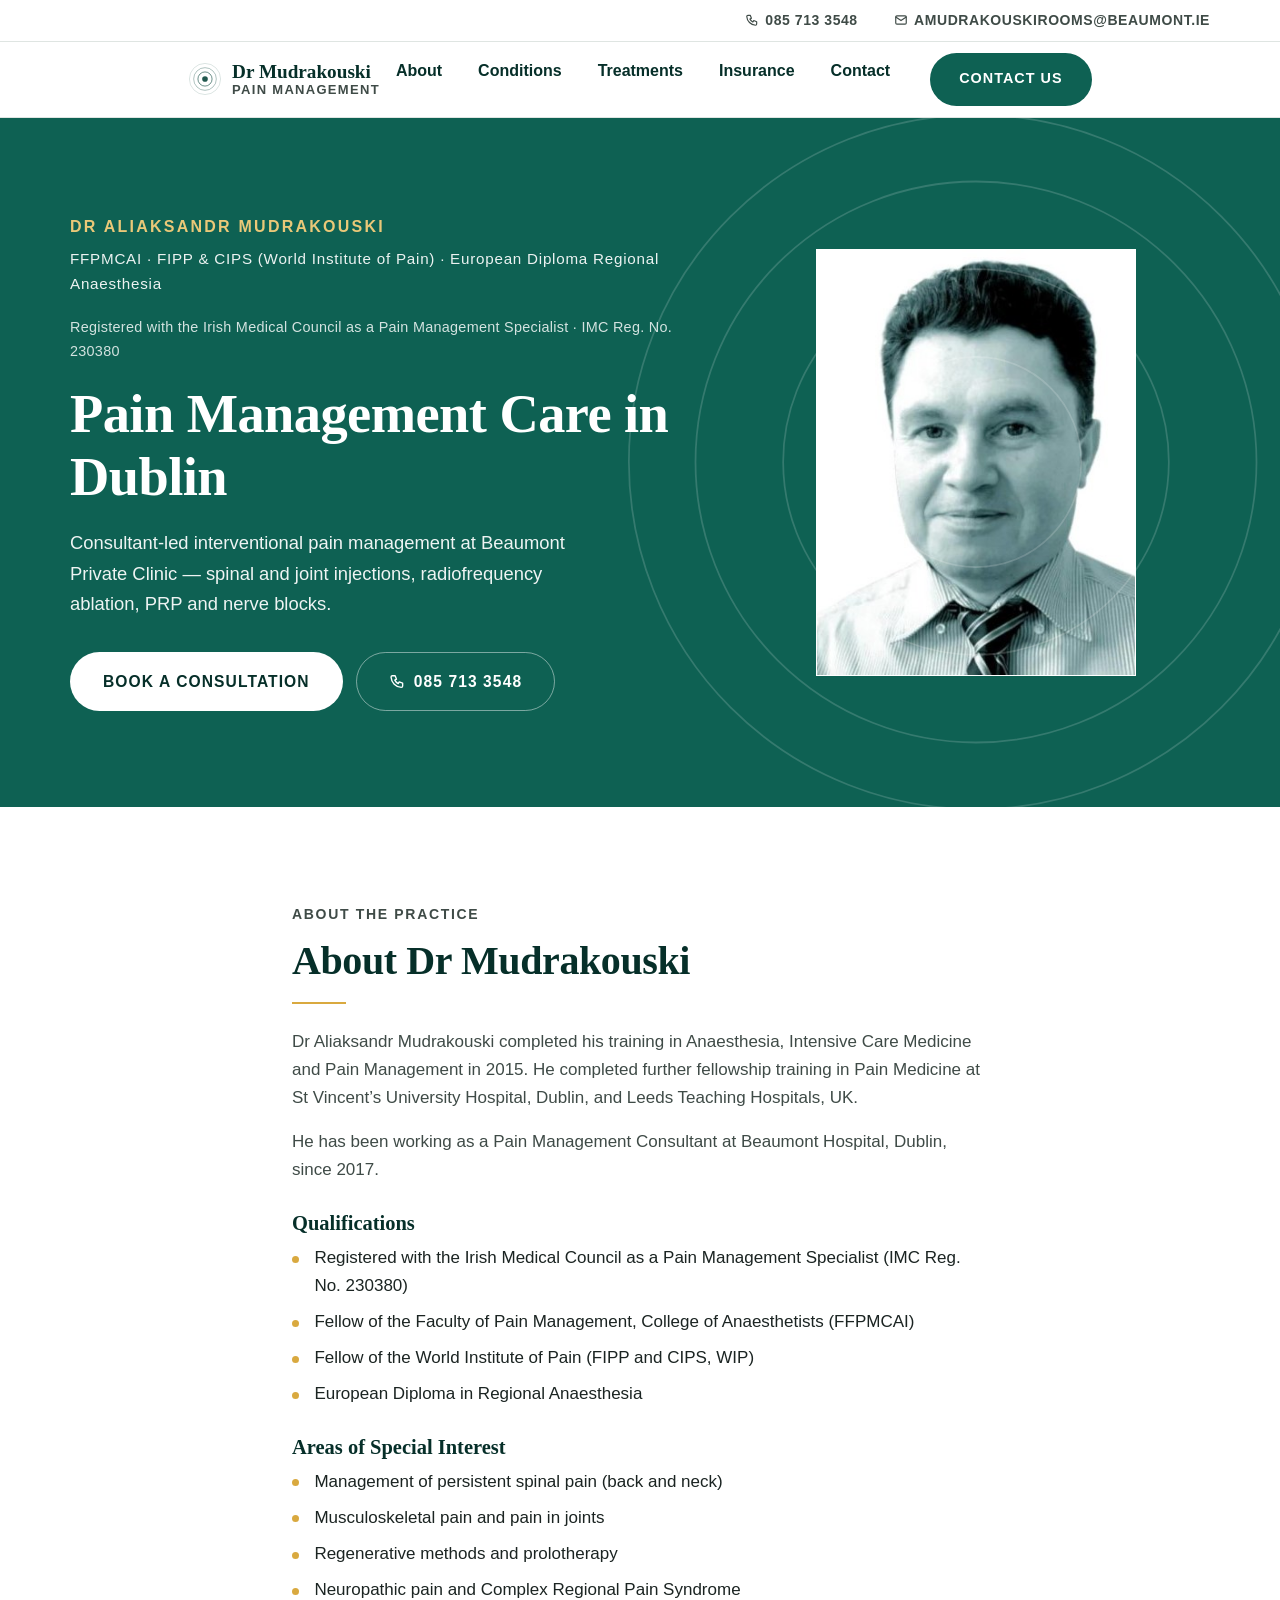
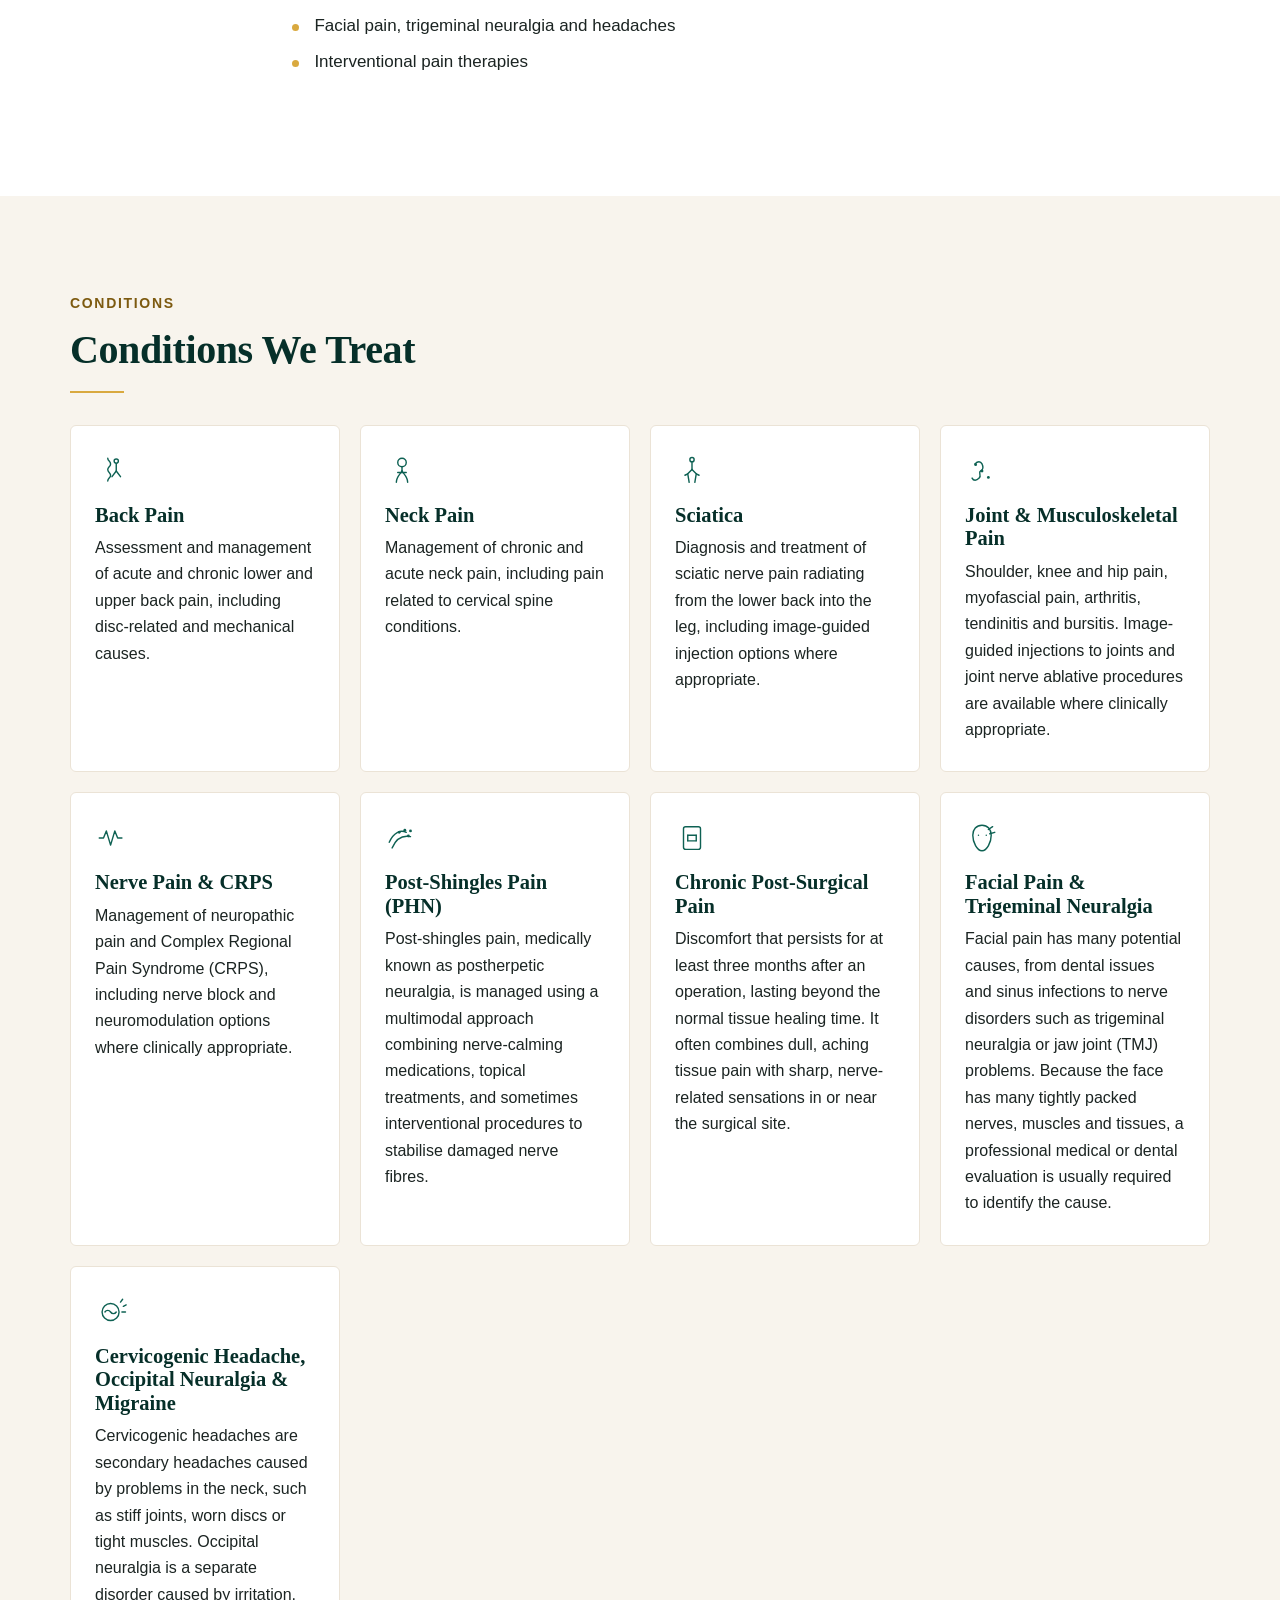
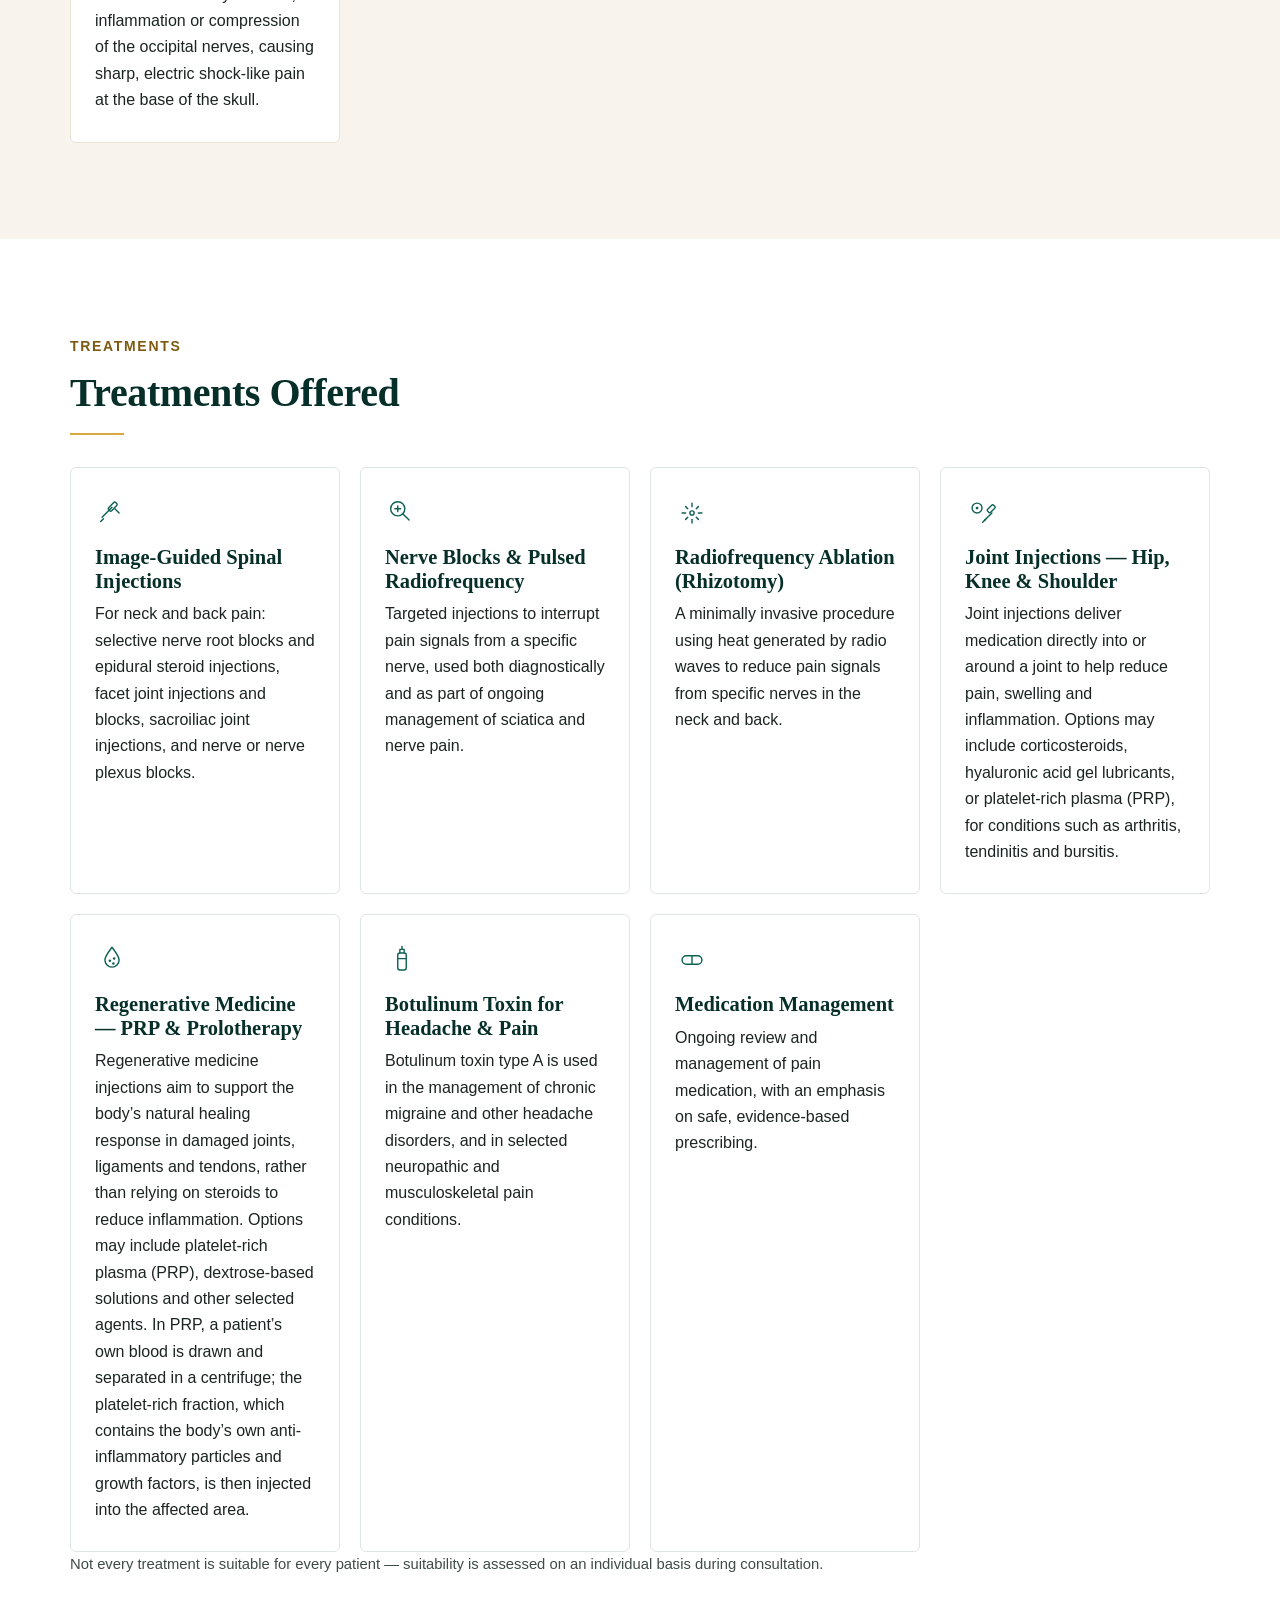
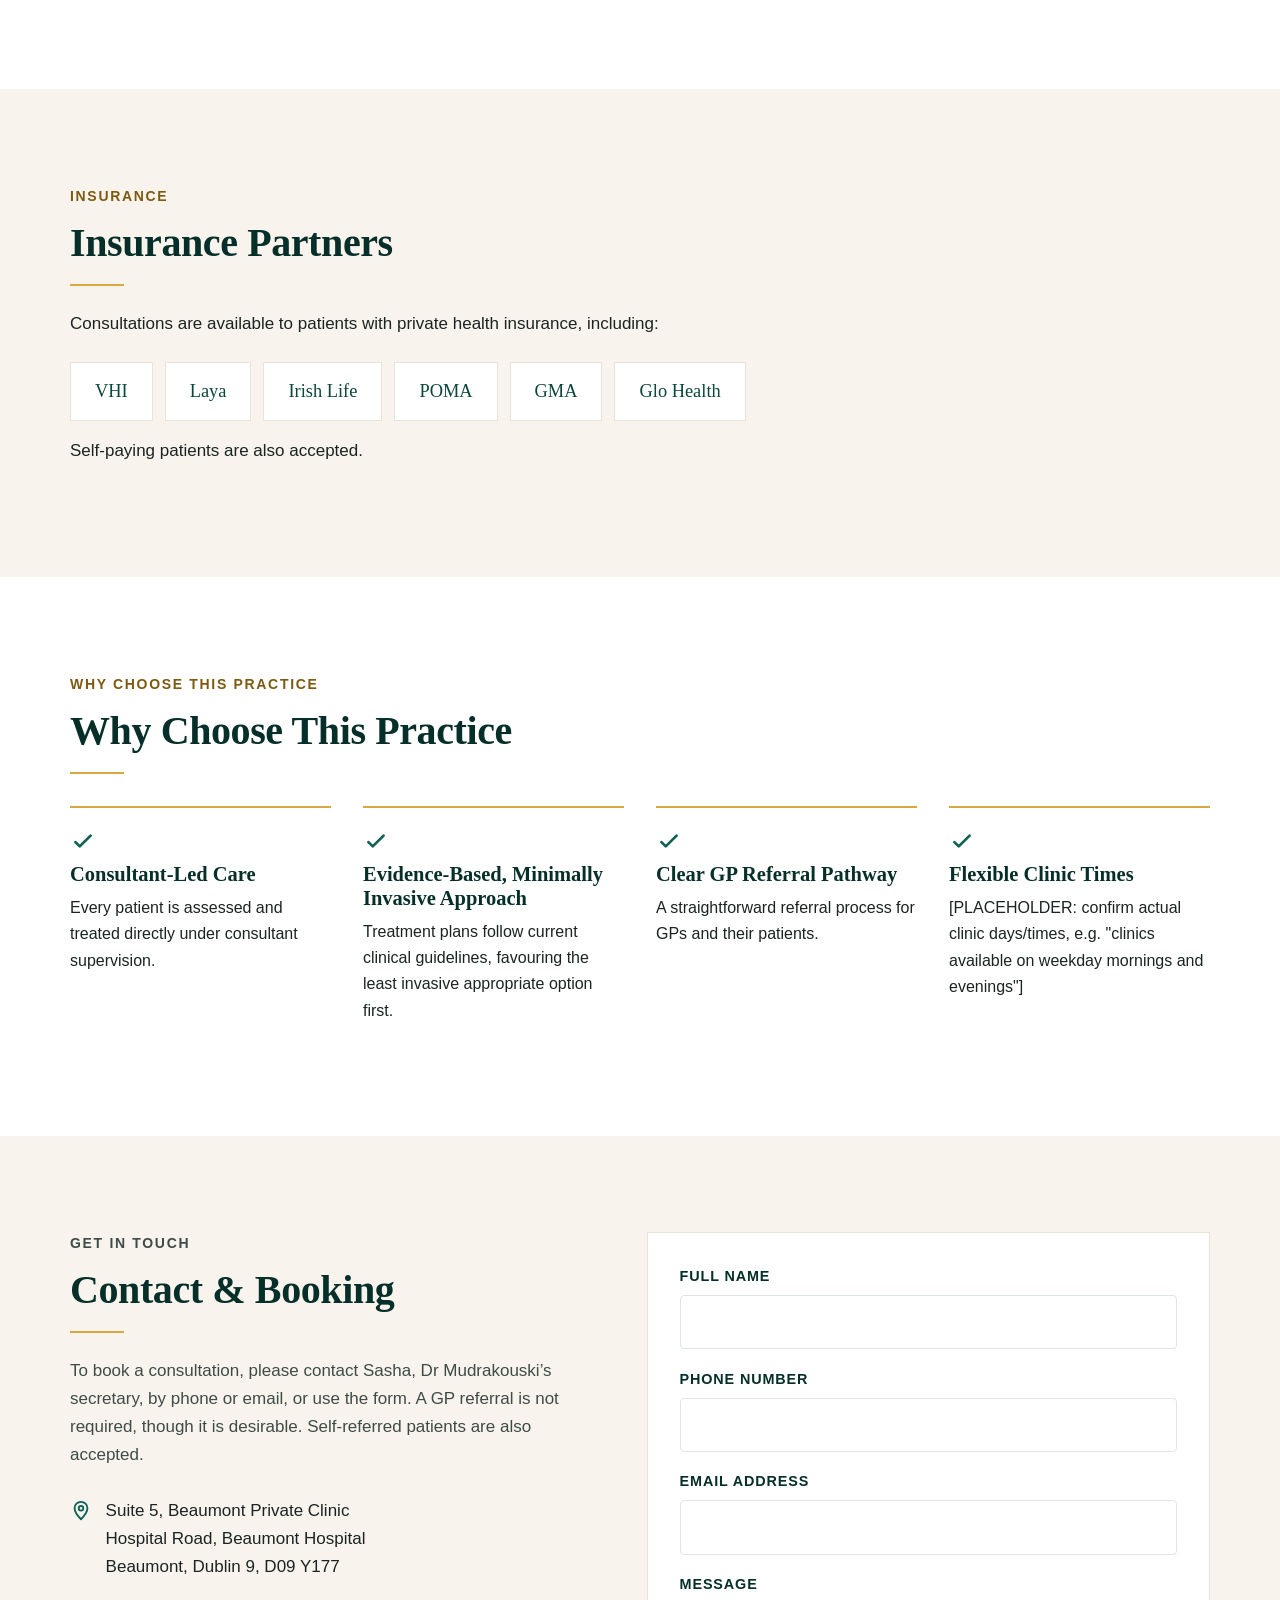
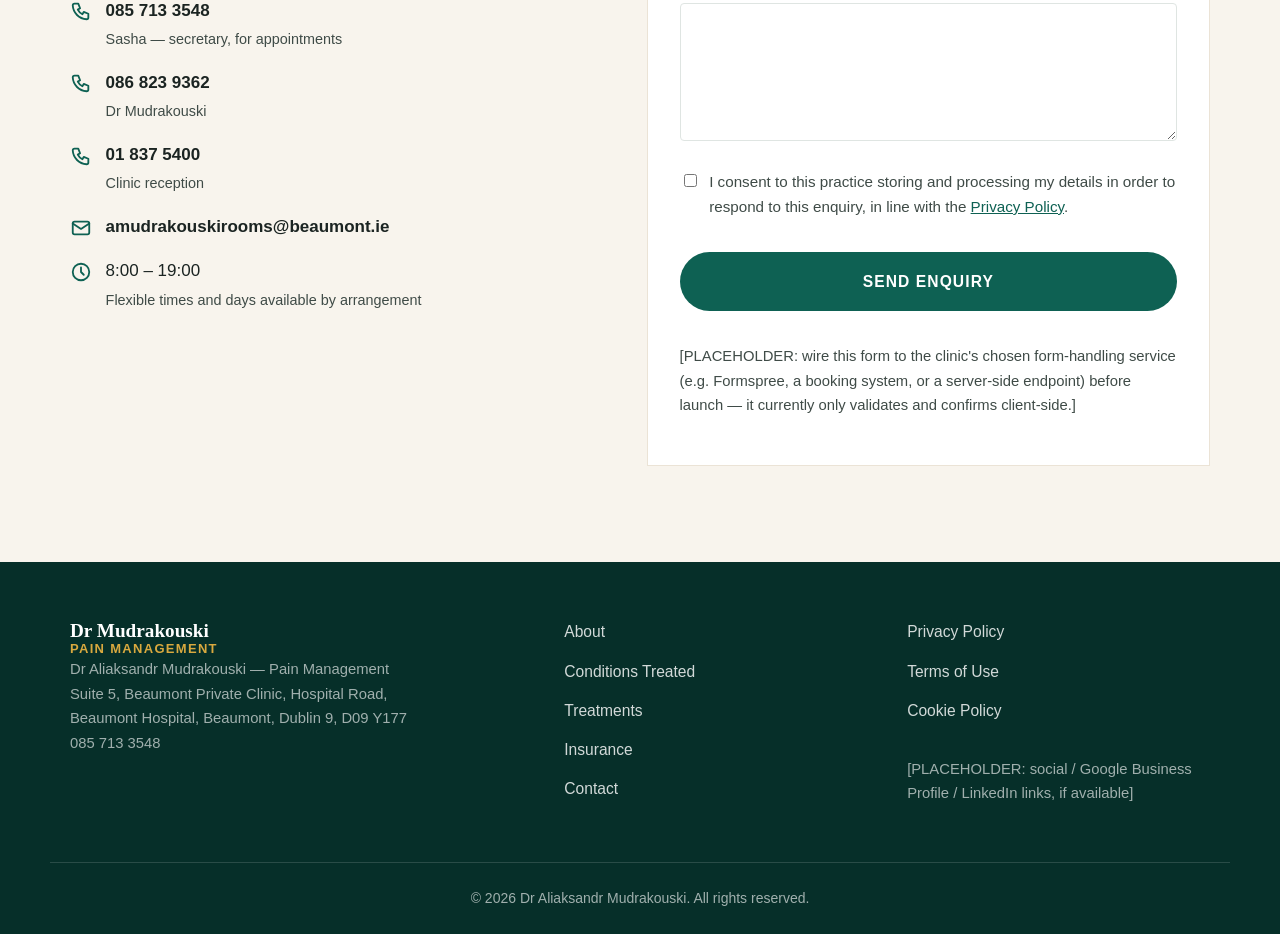
==== dr-alex-landing-page/phase-3-design-build/index.html @ 4970b8c2 "Apply Dr Mudrakouski's confirmed practice details Adds his Irish Medical Council registration as a P" ====
<!DOCTYPE html>
<html lang="en-IE">
<head>
  <meta charset="UTF-8">
  <meta name="viewport" content="width=device-width, initial-scale=1.0">
  <title>Pain Management Clinic Dublin | Dr Mudrakouski</title>
  <meta name="description" content="Consultant-led pain management in Dublin with Dr Mudrakouski — spinal injections, radiofrequency ablation, PRP and joint injections. Book a consultation.">
  <link rel="canonical" href="https://www.[PLACEHOLDER-DOMAIN].ie/">

  <!-- Open Graph -->
  <meta property="og:type" content="website">
  <meta property="og:title" content="Pain Management Clinic Dublin | Dr Mudrakouski">
  <meta property="og:description" content="Consultant-led pain management at Beaumont Private Clinic, Dublin. Spinal injections, radiofrequency ablation, PRP and joint injections.">
  <meta property="og:url" content="https://www.[PLACEHOLDER-DOMAIN].ie/">
  <meta property="og:image" content="https://www.[PLACEHOLDER-DOMAIN].ie/assets/images/og-image-placeholder.svg">
  <meta property="og:locale" content="en_IE">
  <meta property="og:site_name" content="Dr Aliaksandr Mudrakouski — Pain Management">

  <!-- Twitter Card -->
  <meta name="twitter:card" content="summary_large_image">
  <meta name="twitter:title" content="Pain Management Clinic Dublin | Dr Mudrakouski">
  <meta name="twitter:description" content="Consultant-led pain management at Beaumont Private Clinic, Dublin. Book a consultation.">
  <meta name="twitter:image" content="https://www.[PLACEHOLDER-DOMAIN].ie/assets/images/og-image-placeholder.svg">

  <meta name="robots" content="index, follow">
  <link rel="icon" type="image/svg+xml" href="assets/images/favicon.svg">
  <link rel="stylesheet" href="css/styles.css">

  <!-- JSON-LD: MedicalClinic + Physician. Reference copy: phase-4-seo-setup/schema.json -->
  <script type="application/ld+json">
  {
    "@context": "https://schema.org",
    "@graph": [
      {
        "@type": "MedicalClinic",
        "@id": "https://www.[PLACEHOLDER-DOMAIN].ie/#clinic",
        "name": "Dr Aliaksandr Mudrakouski \u2014 Pain Management",
        "image": "https://www.[PLACEHOLDER-DOMAIN].ie/assets/images/og-image-placeholder.svg",
        "url": "https://www.[PLACEHOLDER-DOMAIN].ie/",
        "telephone": "+353857133548",
        "email": "amudrakouskirooms@beaumont.ie",
        "medicalSpecialty": "PainMedicine",
        "address": {
          "@type": "PostalAddress",
          "streetAddress": "Suite 5, Beaumont Private Clinic, Hospital Road, Beaumont Hospital",
          "addressLocality": "Beaumont, Dublin 9",
          "addressRegion": "Co. Dublin",
          "postalCode": "D09 Y177",
          "addressCountry": "IE"
        },
        "openingHoursSpecification": [
          {
            "@type": "OpeningHoursSpecification",
            "dayOfWeek": ["Monday", "Tuesday", "Wednesday", "Thursday", "Friday"],
            "opens": "08:00",
            "closes": "19:00"
          }
        ],
        "sameAs": [
          "[PLACEHOLDER: Google Business Profile URL]",
          "[PLACEHOLDER: LinkedIn URL, if available]"
        ],
        "employee": { "@id": "https://www.[PLACEHOLDER-DOMAIN].ie/#physician" }
      },
      {
        "@type": "Physician",
        "@id": "https://www.[PLACEHOLDER-DOMAIN].ie/#physician",
        "name": "Dr Aliaksandr Mudrakouski",
        "medicalSpecialty": "PainMedicine",
        "identifier": {
          "@type": "PropertyValue",
          "name": "Irish Medical Council registration number",
          "value": "230380"
        },
        "worksFor": { "@id": "https://www.[PLACEHOLDER-DOMAIN].ie/#clinic" },
        "url": "https://www.[PLACEHOLDER-DOMAIN].ie/",
        "hospitalAffiliation": {
          "@type": "Hospital",
          "name": "Beaumont Hospital",
          "address": {
            "@type": "PostalAddress",
            "addressLocality": "Beaumont, Dublin 9",
            "addressCountry": "IE"
          }
        },
        "memberOf": [
          { "@type": "Organization", "name": "Faculty of Pain Management, College of Anaesthetists" },
          { "@type": "Organization", "name": "World Institute of Pain" }
        ],
        "sameAs": [
          "[PLACEHOLDER: LinkedIn URL, if available]",
          "[PLACEHOLDER: Irish Medical Council register listing URL, if available]"
        ]
      }
    ]
  }
  </script>
</head>
<body>
  <!-- Icon sprite, inlined so <use href="#icon-id"> works when this file is opened directly
       (file://) as well as when deployed. Source/reference copy: assets/icons/icons-sprite.svg -->
  <svg xmlns="http://www.w3.org/2000/svg" style="display:none" aria-hidden="true">
    <symbol id="icon-back-pain" viewBox="0 0 48 48" fill="none" stroke="currentColor" stroke-width="2" stroke-linecap="round" stroke-linejoin="round">
      <path d="M18 6c0 4 4 4 4 8s-4 4-4 8 4 4 4 8-4 4-4 8"/>
      <circle cx="30" cy="10" r="3"/>
      <path d="M30 14v10l6 8"/>
      <path d="M30 24l-6 8"/>
    </symbol>
    <symbol id="icon-sciatica" viewBox="0 0 48 48" fill="none" stroke="currentColor" stroke-width="2" stroke-linecap="round" stroke-linejoin="round">
      <circle cx="24" cy="8" r="3"/>
      <path d="M24 12v10"/>
      <path d="M24 22l-6 6 2 12"/>
      <path d="M24 22l6 6-2 12"/>
      <path d="M18 28l-4 2"/>
      <path d="M30 28l4 2"/>
    </symbol>
    <symbol id="icon-neck-pain" viewBox="0 0 48 48" fill="none" stroke="currentColor" stroke-width="2" stroke-linecap="round" stroke-linejoin="round">
      <circle cx="24" cy="12" r="6"/>
      <path d="M24 18v6"/>
      <path d="M16 40c0-8 6-12 8-16"/>
      <path d="M32 40c0-8-6-12-8-16"/>
      <path d="M18 26h12"/>
    </symbol>
    <symbol id="icon-migraine" viewBox="0 0 48 48" fill="none" stroke="currentColor" stroke-width="2" stroke-linecap="round" stroke-linejoin="round">
      <circle cx="22" cy="24" r="12"/>
      <path d="M14 24c2-3 6-3 8 0s6 3 8 0"/>
      <path d="M36 10l3-4"/>
      <path d="M40 16l4-2"/>
      <path d="M38 24h5"/>
    </symbol>
    <symbol id="icon-nerve-pain" viewBox="0 0 48 48" fill="none" stroke="currentColor" stroke-width="2" stroke-linecap="round" stroke-linejoin="round">
      <path d="M6 24h6l4-10 6 20 6-20 4 10h6"/>
    </symbol>
    <symbol id="icon-post-surgical" viewBox="0 0 48 48" fill="none" stroke="currentColor" stroke-width="2" stroke-linecap="round" stroke-linejoin="round">
      <rect x="12" y="8" width="24" height="32" rx="3"/>
      <path d="M18 20h12"/>
      <path d="M18 20v8"/>
      <path d="M30 20v8"/>
      <path d="M18 28h12"/>
    </symbol>
    <symbol id="icon-joint-pain" viewBox="0 0 48 48" fill="none" stroke="currentColor" stroke-width="2" stroke-linecap="round" stroke-linejoin="round">
      <path d="M14 14c4-4 8-4 10 0s2 8-2 10 2 6-2 10-8 4-10 0"/>
      <circle cx="15" cy="15" r="2" fill="currentColor" stroke="none"/>
      <circle cx="24" cy="24" r="2" fill="currentColor" stroke="none"/>
      <circle cx="33" cy="33" r="2" fill="currentColor" stroke="none"/>
    </symbol>
    <symbol id="icon-epidural" viewBox="0 0 48 48" fill="none" stroke="currentColor" stroke-width="2" stroke-linecap="round" stroke-linejoin="round">
      <path d="M10 30l14-14"/>
      <rect x="22" y="8" width="6" height="14" rx="2" transform="rotate(45 25 15)"/>
      <path d="M8 36l4-4"/>
      <path d="M28 18l6 6"/>
    </symbol>
    <symbol id="icon-nerve-block" viewBox="0 0 48 48" fill="none" stroke="currentColor" stroke-width="2" stroke-linecap="round" stroke-linejoin="round">
      <circle cx="18" cy="18" r="10"/>
      <path d="M25 25l9 9"/>
      <path d="M14 18h8"/>
      <path d="M18 14v8"/>
    </symbol>
    <symbol id="icon-radiofrequency" viewBox="0 0 48 48" fill="none" stroke="currentColor" stroke-width="2" stroke-linecap="round" stroke-linejoin="round">
      <circle cx="24" cy="24" r="3"/>
      <path d="M24 15v-5"/>
      <path d="M24 38v-5"/>
      <path d="M15 24h-5"/>
      <path d="M38 24h-5"/>
      <path d="M18 18l-3-3"/>
      <path d="M33 33l-3-3"/>
      <path d="M18 30l-3 3"/>
      <path d="M33 15l-3 3"/>
    </symbol>
    <symbol id="icon-medication" viewBox="0 0 48 48" fill="none" stroke="currentColor" stroke-width="2" stroke-linecap="round" stroke-linejoin="round">
      <rect x="10" y="18" width="28" height="12" rx="6"/>
      <path d="M24 18v12"/>
    </symbol>
    <symbol id="icon-facial-pain" viewBox="0 0 48 48" fill="none" stroke="currentColor" stroke-width="2" stroke-linecap="round" stroke-linejoin="round">
      <path d="M24 6c8 0 13 6 13 14 0 10-6 22-13 22S11 30 11 20C11 12 16 6 24 6z"/>
      <path d="M19 20h.02"/><path d="M30 20h.02"/>
      <path d="M33 12l6-4"/><path d="M35 18l7-2"/>
    </symbol>
    <symbol id="icon-shingles" viewBox="0 0 48 48" fill="none" stroke="currentColor" stroke-width="2" stroke-linecap="round" stroke-linejoin="round">
      <path d="M6 30c6-14 16-18 24-14"/>
      <path d="M10 38c6-14 16-18 26-16"/>
      <circle cx="20" cy="16" r="2" fill="currentColor" stroke="none"/>
      <circle cx="28" cy="13" r="2" fill="currentColor" stroke="none"/>
      <circle cx="36" cy="14" r="2" fill="currentColor" stroke="none"/>
      <circle cx="33" cy="21" r="2" fill="currentColor" stroke="none"/>
    </symbol>
    <symbol id="icon-joint-injection" viewBox="0 0 48 48" fill="none" stroke="currentColor" stroke-width="2" stroke-linecap="round" stroke-linejoin="round">
      <circle cx="17" cy="17" r="7"/>
      <circle cx="17" cy="17" r="2" fill="currentColor" stroke="none"/>
      <path d="M28 34l10-10"/>
      <rect x="34" y="12" width="6" height="12" rx="2" transform="rotate(45 37 18)"/>
      <path d="M25 37l4-4"/>
    </symbol>
    <symbol id="icon-prp" viewBox="0 0 48 48" fill="none" stroke="currentColor" stroke-width="2" stroke-linecap="round" stroke-linejoin="round">
      <path d="M24 6c6 8 10 13 10 18a10 10 0 0 1-20 0c0-5 4-10 10-18z"/>
      <circle cx="21" cy="25" r="1.8" fill="currentColor" stroke="none"/>
      <circle cx="27" cy="22" r="1.8" fill="currentColor" stroke="none"/>
      <circle cx="26" cy="29" r="1.8" fill="currentColor" stroke="none"/>
    </symbol>
    <symbol id="icon-botox" viewBox="0 0 48 48" fill="none" stroke="currentColor" stroke-width="2" stroke-linecap="round" stroke-linejoin="round">
      <rect x="18" y="14" width="12" height="24" rx="3"/>
      <path d="M18 22h12"/>
      <path d="M21 14V9h6v5"/>
      <path d="M24 5v4"/>
    </symbol>
    <symbol id="icon-phone" viewBox="0 0 24 24" fill="none" stroke="currentColor" stroke-width="2" stroke-linecap="round" stroke-linejoin="round">
      <path d="M5 4h4l2 5-2.5 1.5a11 11 0 0 0 5 5L15 13l5 2v4a2 2 0 0 1-2 2A16 16 0 0 1 3 6a2 2 0 0 1 2-2z"/>
    </symbol>
    <symbol id="icon-mail" viewBox="0 0 24 24" fill="none" stroke="currentColor" stroke-width="2" stroke-linecap="round" stroke-linejoin="round">
      <rect x="3" y="5" width="18" height="14" rx="2"/>
      <path d="M3 7l9 6 9-6"/>
    </symbol>
    <symbol id="icon-pin" viewBox="0 0 24 24" fill="none" stroke="currentColor" stroke-width="2" stroke-linecap="round" stroke-linejoin="round">
      <path d="M12 21s7-7.2 7-12a7 7 0 0 0-14 0c0 4.8 7 12 7 12z"/>
      <circle cx="12" cy="9" r="2.5"/>
    </symbol>
    <symbol id="icon-clock" viewBox="0 0 24 24" fill="none" stroke="currentColor" stroke-width="2" stroke-linecap="round" stroke-linejoin="round">
      <circle cx="12" cy="12" r="9"/>
      <path d="M12 7v5l3 3"/>
    </symbol>
    <symbol id="icon-check" viewBox="0 0 24 24" fill="none" stroke="currentColor" stroke-width="2.5" stroke-linecap="round" stroke-linejoin="round">
      <path d="M5 13l4 4 10-10"/>
    </symbol>
    <symbol id="icon-menu" viewBox="0 0 24 24" fill="none" stroke="currentColor" stroke-width="2" stroke-linecap="round" stroke-linejoin="round">
      <path d="M3 6h18"/>
      <path d="M3 12h18"/>
      <path d="M3 18h18"/>
    </symbol>
    <symbol id="icon-close" viewBox="0 0 24 24" fill="none" stroke="currentColor" stroke-width="2" stroke-linecap="round" stroke-linejoin="round">
      <path d="M6 6l12 12"/>
      <path d="M18 6L6 18"/>
    </symbol>
  </svg>

  <a class="skip-link" href="#main-content">Skip to main content</a>

  <!-- Utility bar: contact details visible before any scroll -->
  <div class="utility-bar">
    <div class="container utility-inner">
      <a href="tel:+353857133548">
        <svg class="icon" aria-hidden="true"><use href="#icon-phone"></use></svg>
        085 713 3548
      </a>
      <a href="mailto:amudrakouskirooms@beaumont.ie">
        <svg class="icon" aria-hidden="true"><use href="#icon-mail"></use></svg>
        amudrakouskirooms@beaumont.ie
      </a>
    </div>
  </div>

  <header class="site-header" id="site-header">
    <div class="container header-inner">
      <a class="logo" href="#top">
        <svg class="logo-mark" viewBox="0 0 48 48" aria-hidden="true">
          <circle cx="24" cy="24" r="4" fill="currentColor" opacity=".9"/>
          <circle cx="24" cy="24" r="10" fill="none" stroke="currentColor" stroke-width="1.4" opacity=".6"/>
          <circle cx="24" cy="24" r="16" fill="none" stroke="currentColor" stroke-width="1.2" opacity=".38"/>
          <circle cx="24" cy="24" r="22" fill="none" stroke="currentColor" stroke-width="1" opacity=".2"/>
        </svg>
        <span class="logo-text">Dr Mudrakouski <span>Pain Management</span></span>
      </a>

      <button class="nav-toggle" id="nav-toggle" aria-expanded="false" aria-controls="primary-nav">
        <svg class="icon" aria-hidden="true"><use href="#icon-menu"></use></svg>
        <span class="sr-only">Menu</span>
      </button>

      <nav class="primary-nav" id="primary-nav" aria-label="Primary">
        <ul>
          <li><a href="#about">About</a></li>
          <li><a href="#conditions">Conditions</a></li>
          <li><a href="#treatments">Treatments</a></li>
          <li><a href="#insurance">Insurance</a></li>
          <li><a href="#contact">Contact</a></li>
        </ul>
        <a class="btn btn-primary nav-cta" href="#contact">Contact Us</a>
      </nav>

      <a class="call-button" href="tel:+353857133548" aria-label="Call the clinic">
        <svg class="icon" aria-hidden="true"><use href="#icon-phone"></use></svg>
        <span class="call-button-text">Call Now</span>
      </a>
    </div>
  </header>

  <main id="main-content">
    <!-- Hero -->
    <section class="hero" id="top">
      <div class="container hero-inner">
        <div class="hero-copy">
          <p class="hero-eyebrow">Dr Aliaksandr Mudrakouski</p>
          <p class="hero-credentials">FFPMCAI &middot; FIPP &amp; CIPS (World Institute of Pain) &middot; European Diploma Regional Anaesthesia</p>
          <p class="hero-registration">Registered with the Irish Medical Council as a Pain Management Specialist &middot; IMC Reg. No. 230380</p>
          <h1>Pain Management Care in Dublin</h1>
          <p class="hero-subhead">Consultant-led interventional pain management at Beaumont Private Clinic &mdash; spinal and joint injections, radiofrequency ablation, PRP and nerve blocks.</p>
          <div class="hero-actions">
            <a class="btn btn-primary btn-lg" href="#contact">Book a Consultation</a>
            <a class="btn btn-ghost btn-lg" href="tel:+353857133548">
              <svg class="icon" aria-hidden="true"><use href="#icon-phone"></use></svg>
              085 713 3548
            </a>
          </div>
        </div>

        <div class="hero-portrait">
          <svg class="hero-rings" viewBox="0 0 400 400" aria-hidden="true">
            <circle cx="200" cy="200" r="60" fill="none" stroke="currentColor" stroke-width="1"/>
            <circle cx="200" cy="200" r="110" fill="none" stroke="currentColor" stroke-width="1"/>
            <circle cx="200" cy="200" r="160" fill="none" stroke="currentColor" stroke-width="1"/>
            <circle cx="200" cy="200" r="198" fill="none" stroke="currentColor" stroke-width="1"/>
          </svg>
          <!-- Source was 392x468; pre-cropped to 351x468 (exact 3:4) so no further crop is
               needed at render. NOTE: at 351px wide this is below 2x for the 320px display box,
               so it will look slightly soft on high-DPI screens — replace with an ~800x1067
               original if one exists. -->
          <img class="portrait-photo"
               src="assets/images/dr-mudrakouski-portrait.jpg"
               width="351" height="468" loading="eager" decoding="async"
               alt="Dr Aliaksandr Mudrakouski, Consultant in Pain Management">
        </div>
      </div>
    </section>

    <!-- About -->
    <section class="section" id="about">
      <div class="container about-grid">
        <div class="about-copy">
          <p class="eyebrow">About the Practice</p>
          <h2>About Dr Mudrakouski</h2>
          <p>Dr Aliaksandr Mudrakouski completed his training in Anaesthesia, Intensive Care Medicine and Pain Management in 2015. He completed further fellowship training in Pain Medicine at St Vincent&rsquo;s University Hospital, Dublin, and Leeds Teaching Hospitals, UK.</p>
          <p>He has been working as a Pain Management Consultant at Beaumont Hospital, Dublin, since 2017.</p>
          <h3>Qualifications</h3>
          <ul class="cred-list">
            <li>Registered with the Irish Medical Council as a Pain Management Specialist (IMC Reg. No. 230380)</li>
            <li>Fellow of the Faculty of Pain Management, College of Anaesthetists (FFPMCAI)</li>
            <li>Fellow of the World Institute of Pain (FIPP and CIPS, WIP)</li>
            <li>European Diploma in Regional Anaesthesia</li>
          </ul>
          <h3>Areas of Special Interest</h3>
          <ul class="cred-list">
            <li>Management of persistent spinal pain (back and neck)</li>
            <li>Musculoskeletal pain and pain in joints</li>
            <li>Regenerative methods and prolotherapy</li>
            <li>Neuropathic pain and Complex Regional Pain Syndrome</li>
            <li>Facial pain, trigeminal neuralgia and headaches</li>
            <li>Interventional pain therapies</li>
          </ul>
        </div>
      </div>
    </section>

    <!-- Conditions Treated -->
    <section class="section section-alt" id="conditions">
      <div class="container">
        <p class="eyebrow">Conditions</p>
        <h2>Conditions We Treat</h2>
        <div class="card-grid">
          <article class="card">
            <svg class="icon icon-lg" aria-hidden="true"><use href="#icon-back-pain"></use></svg>
            <h3>Back Pain</h3>
            <p>Assessment and management of acute and chronic lower and upper back pain, including disc-related and mechanical causes.</p>
          </article>
          <article class="card">
            <svg class="icon icon-lg" aria-hidden="true"><use href="#icon-neck-pain"></use></svg>
            <h3>Neck Pain</h3>
            <p>Management of chronic and acute neck pain, including pain related to cervical spine conditions.</p>
          </article>
          <article class="card">
            <svg class="icon icon-lg" aria-hidden="true"><use href="#icon-sciatica"></use></svg>
            <h3>Sciatica</h3>
            <p>Diagnosis and treatment of sciatic nerve pain radiating from the lower back into the leg, including image-guided injection options where appropriate.</p>
          </article>
          <article class="card">
            <svg class="icon icon-lg" aria-hidden="true"><use href="#icon-joint-pain"></use></svg>
            <h3>Joint &amp; Musculoskeletal Pain</h3>
            <p>Shoulder, knee and hip pain, myofascial pain, arthritis, tendinitis and bursitis. Image-guided injections to joints and joint nerve ablative procedures are available where clinically appropriate.</p>
          </article>
          <article class="card">
            <svg class="icon icon-lg" aria-hidden="true"><use href="#icon-nerve-pain"></use></svg>
            <h3>Nerve Pain &amp; CRPS</h3>
            <p>Management of neuropathic pain and Complex Regional Pain Syndrome (CRPS), including nerve block and neuromodulation options where clinically appropriate.</p>
          </article>
          <article class="card">
            <svg class="icon icon-lg" aria-hidden="true"><use href="#icon-shingles"></use></svg>
            <h3>Post-Shingles Pain (PHN)</h3>
            <p>Post-shingles pain, medically known as postherpetic neuralgia, is managed using a multimodal approach combining nerve-calming medications, topical treatments, and sometimes interventional procedures to stabilise damaged nerve fibres.</p>
          </article>
          <article class="card">
            <svg class="icon icon-lg" aria-hidden="true"><use href="#icon-post-surgical"></use></svg>
            <h3>Chronic Post-Surgical Pain</h3>
            <p>Discomfort that persists for at least three months after an operation, lasting beyond the normal tissue healing time. It often combines dull, aching tissue pain with sharp, nerve-related sensations in or near the surgical site.</p>
          </article>
          <article class="card">
            <svg class="icon icon-lg" aria-hidden="true"><use href="#icon-facial-pain"></use></svg>
            <h3>Facial Pain &amp; Trigeminal Neuralgia</h3>
            <p>Facial pain has many potential causes, from dental issues and sinus infections to nerve disorders such as trigeminal neuralgia or jaw joint (TMJ) problems. Because the face has many tightly packed nerves, muscles and tissues, a professional medical or dental evaluation is usually required to identify the cause.</p>
          </article>
          <article class="card">
            <svg class="icon icon-lg" aria-hidden="true"><use href="#icon-migraine"></use></svg>
            <h3>Cervicogenic Headache, Occipital Neuralgia &amp; Migraine</h3>
            <p>Cervicogenic headaches are secondary headaches caused by problems in the neck, such as stiff joints, worn discs or tight muscles. Occipital neuralgia is a separate disorder caused by irritation, inflammation or compression of the occipital nerves, causing sharp, electric shock-like pain at the base of the skull.</p>
          </article>
        </div>
      </div>
    </section>

    <!-- Treatments Offered -->
    <section class="section" id="treatments">
      <div class="container">
        <p class="eyebrow">Treatments</p>
        <h2>Treatments Offered</h2>
        <div class="card-grid">
          <article class="card">
            <svg class="icon icon-lg" aria-hidden="true"><use href="#icon-epidural"></use></svg>
            <h3>Image-Guided Spinal Injections</h3>
            <p>For neck and back pain: selective nerve root blocks and epidural steroid injections, facet joint injections and blocks, sacroiliac joint injections, and nerve or nerve plexus blocks.</p>
          </article>
          <article class="card">
            <svg class="icon icon-lg" aria-hidden="true"><use href="#icon-nerve-block"></use></svg>
            <h3>Nerve Blocks &amp; Pulsed Radiofrequency</h3>
            <p>Targeted injections to interrupt pain signals from a specific nerve, used both diagnostically and as part of ongoing management of sciatica and nerve pain.</p>
          </article>
          <article class="card">
            <svg class="icon icon-lg" aria-hidden="true"><use href="#icon-radiofrequency"></use></svg>
            <h3>Radiofrequency Ablation (Rhizotomy)</h3>
            <p>A minimally invasive procedure using heat generated by radio waves to reduce pain signals from specific nerves in the neck and back.</p>
          </article>
          <article class="card">
            <svg class="icon icon-lg" aria-hidden="true"><use href="#icon-joint-injection"></use></svg>
            <h3>Joint Injections &mdash; Hip, Knee &amp; Shoulder</h3>
            <p>Joint injections deliver medication directly into or around a joint to help reduce pain, swelling and inflammation. Options may include corticosteroids, hyaluronic acid gel lubricants, or platelet-rich plasma (PRP), for conditions such as arthritis, tendinitis and bursitis.</p>
          </article>
          <article class="card">
            <svg class="icon icon-lg" aria-hidden="true"><use href="#icon-prp"></use></svg>
            <h3>Regenerative Medicine &mdash; PRP &amp; Prolotherapy</h3>
            <p>Regenerative medicine injections aim to support the body&rsquo;s natural healing response in damaged joints, ligaments and tendons, rather than relying on steroids to reduce inflammation. Options may include platelet-rich plasma (PRP), dextrose-based solutions and other selected agents. In PRP, a patient&rsquo;s own blood is drawn and separated in a centrifuge; the platelet-rich fraction, which contains the body&rsquo;s own anti-inflammatory particles and growth factors, is then injected into the affected area.</p>
          </article>
          <article class="card">
            <svg class="icon icon-lg" aria-hidden="true"><use href="#icon-botox"></use></svg>
            <h3>Botulinum Toxin for Headache &amp; Pain</h3>
            <p>Botulinum toxin type A is used in the management of chronic migraine and other headache disorders, and in selected neuropathic and musculoskeletal pain conditions.</p>
          </article>
          <article class="card">
            <svg class="icon icon-lg" aria-hidden="true"><use href="#icon-medication"></use></svg>
            <h3>Medication Management</h3>
            <p>Ongoing review and management of pain medication, with an emphasis on safe, evidence-based prescribing.</p>
          </article>
        </div>
        <p class="fine-print">Not every treatment is suitable for every patient &mdash; suitability is assessed on an individual basis during consultation.</p>
        <!-- PLACEHOLDER: procedure images supplied by Dr Mudrakouski (spinal injections,
             radiofrequency ablation, joint ablation) did not transmit. Once provided, place them
             at assets/images/ and add a figure alongside the relevant treatment card, each with
             descriptive alt text. Confirm patient consent / image licensing before publishing. -->
      </div>
    </section>

    <!-- Insurance Partners -->
    <section class="section section-alt" id="insurance">
      <div class="container">
        <p class="eyebrow">Insurance</p>
        <h2>Insurance Partners</h2>
        <p>Consultations are available to patients with private health insurance, including:</p>
        <ul class="insurer-list">
          <li>VHI</li>
          <li>Laya</li>
          <li>Irish Life</li>
          <li>POMA</li>
          <li>GMA</li>
          <li>Glo Health</li>
        </ul>
        <p>Self-paying patients are also accepted.</p>
      </div>
    </section>

    <!-- Why Choose Us -->
    <section class="section" id="why-choose-us">
      <div class="container">
        <p class="eyebrow">Why Choose This Practice</p>
        <h2>Why Choose This Practice</h2>
        <div class="trust-grid">
          <div class="trust-item">
            <svg class="icon icon-md" aria-hidden="true"><use href="#icon-check"></use></svg>
            <h3>Consultant-Led Care</h3>
            <p>Every patient is assessed and treated directly under consultant supervision.</p>
          </div>
          <div class="trust-item">
            <svg class="icon icon-md" aria-hidden="true"><use href="#icon-check"></use></svg>
            <h3>Evidence-Based, Minimally Invasive Approach</h3>
            <p>Treatment plans follow current clinical guidelines, favouring the least invasive appropriate option first.</p>
          </div>
          <div class="trust-item">
            <svg class="icon icon-md" aria-hidden="true"><use href="#icon-check"></use></svg>
            <h3>Clear GP Referral Pathway</h3>
            <p>A straightforward referral process for GPs and their patients.</p>
          </div>
          <div class="trust-item">
            <svg class="icon icon-md" aria-hidden="true"><use href="#icon-check"></use></svg>
            <h3>Flexible Clinic Times</h3>
            <p>[PLACEHOLDER: confirm actual clinic days/times, e.g. "clinics available on weekday mornings and evenings"]</p>
          </div>
        </div>
      </div>
    </section>

    <!-- Contact / Booking -->
    <section class="section section-alt" id="contact">
      <div class="container contact-grid">
        <div class="contact-details">
          <p class="eyebrow">Get in Touch</p>
          <h2>Contact &amp; Booking</h2>
          <p>To book a consultation, please contact Sasha, Dr Mudrakouski&rsquo;s secretary, by phone or email, or use the form. A GP referral is not required, though it is desirable. Self-referred patients are also accepted.</p>

          <ul class="contact-list">
            <li>
              <svg class="icon" aria-hidden="true"><use href="#icon-pin"></use></svg>
              <span>Suite 5, Beaumont Private Clinic<br>Hospital Road, Beaumont Hospital<br>Beaumont, Dublin 9, D09&nbsp;Y177</span>
            </li>
            <li>
              <svg class="icon" aria-hidden="true"><use href="#icon-phone"></use></svg>
              <span><a href="tel:+353857133548">085 713 3548</a><br><span class="contact-note">Sasha &mdash; secretary, for appointments</span></span>
            </li>
            <li>
              <svg class="icon" aria-hidden="true"><use href="#icon-phone"></use></svg>
              <span><a href="tel:+353868239362">086 823 9362</a><br><span class="contact-note">Dr Mudrakouski</span></span>
            </li>
            <li>
              <svg class="icon" aria-hidden="true"><use href="#icon-phone"></use></svg>
              <span><a href="tel:+35318375400">01 837 5400</a><br><span class="contact-note">Clinic reception</span></span>
            </li>
            <li>
              <svg class="icon" aria-hidden="true"><use href="#icon-mail"></use></svg>
              <a href="mailto:amudrakouskirooms@beaumont.ie">amudrakouskirooms@beaumont.ie</a>
            </li>
            <li>
              <svg class="icon" aria-hidden="true"><use href="#icon-clock"></use></svg>
              <span>8:00 &ndash; 19:00<br><span class="contact-note">Flexible times and days available by arrangement</span></span>
            </li>
          </ul>
        </div>

        <form class="contact-form" id="contact-form" novalidate>
          <h2 class="sr-only">Booking Enquiry Form</h2>

          <div class="form-row">
            <label for="name">Full Name</label>
            <input type="text" id="name" name="name" autocomplete="name" required>
          </div>

          <div class="form-row">
            <label for="phone">Phone Number</label>
            <input type="tel" id="phone" name="phone" autocomplete="tel" required>
          </div>

          <div class="form-row">
            <label for="email">Email Address</label>
            <input type="email" id="email" name="email" autocomplete="email" required>
          </div>

          <div class="form-row">
            <label for="message">Message</label>
            <textarea id="message" name="message" rows="4" required></textarea>
          </div>

          <div class="form-row form-row-checkbox">
            <input type="checkbox" id="consent" name="consent" required>
            <label for="consent">I consent to this practice storing and processing my details in order to respond to this enquiry, in line with the <a href="privacy.html">Privacy Policy</a>.</label>
          </div>

          <button type="submit" class="btn btn-primary btn-lg">Send Enquiry</button>
          <p class="form-status" id="form-status" role="status" aria-live="polite"></p>
          <p class="fine-print">[PLACEHOLDER: wire this form to the clinic's chosen form-handling service (e.g. Formspree, a booking system, or a server-side endpoint) before launch — it currently only validates and confirms client-side.]</p>
        </form>
      </div>
    </section>
  </main>

  <footer class="site-footer">
    <div class="container footer-inner">
      <div class="footer-brand">
        <a class="logo logo-footer" href="#top"><span class="logo-text">Dr Mudrakouski <span>Pain Management</span></span></a>
        <p class="fine-print">Dr Aliaksandr Mudrakouski &mdash; Pain Management<br>
        Suite 5, Beaumont Private Clinic, Hospital Road,<br>
        Beaumont Hospital, Beaumont, Dublin 9, D09 Y177<br>
        085 713 3548</p>
      </div>

      <nav class="footer-nav" aria-label="Footer">
        <ul>
          <li><a href="#about">About</a></li>
          <li><a href="#conditions">Conditions Treated</a></li>
          <li><a href="#treatments">Treatments</a></li>
          <li><a href="#insurance">Insurance</a></li>
          <li><a href="#contact">Contact</a></li>
        </ul>
      </nav>

      <div class="footer-legal">
        <ul>
          <li><a href="privacy.html">Privacy Policy</a></li>
          <li><a href="terms.html">Terms of Use</a></li>
          <li><a href="cookies.html">Cookie Policy</a></li>
        </ul>
        <p class="fine-print">[PLACEHOLDER: social / Google Business Profile / LinkedIn links, if available]</p>
      </div>
    </div>
    <div class="container">
      <p class="fine-print copyright">&copy; <span id="year"></span> Dr Aliaksandr Mudrakouski. All rights reserved.</p>
    </div>
  </footer>

  <script src="js/script.js" defer></script>
</body>
</html>
---- dr-alex-landing-page/phase-3-design-build/css/styles.css ----
/* ==========================================================================
   Dr Aliaksandr Mudrakouski, Pain Management — stylesheet
   Mobile-first. Breakpoints: 768px (tablet), 1280px (desktop).

   Design direction: deep teal + cream, serif display headings over a sans
   body, gold accents, flat editorial blocks. Calm and clinical rather than
   corporate-blue.
   ========================================================================== */

:root {
  /* Teal — primary brand colour */
  --color-teal-900: #062f29;   /* footer, deepest ground */
  --color-teal-800: #0a463c;
  --color-teal-700: #0e6153;   /* hero band, primary buttons */
  --color-teal-600: #127a68;   /* hover */
  --color-teal-100: #d7e8e3;
  --color-teal-50:  #eef6f4;

  /* Cream — secondary ground */
  --color-cream:      #f8f4ed;
  --color-cream-dark: #ebe3d6;  /* borders on cream */

  /* Gold — accent only (eyebrows, rules). Never a large text colour.
     Three tints so text always clears WCAG AA 4.5:1 on its own background:
       gold        decorative rules and the deep teal-900 footer  (6.70:1 there)
       gold-light  text on the mid-teal hero band                 (4.57:1)
       gold-dark   text on white or cream                         (6.28 / 5.73:1) */
  --color-gold:       #d9a93f;
  --color-gold-light: #eac878;
  --color-gold-dark:  #7d5a10;

  --color-text: #1b2422;
  --color-text-muted: #3f4b47;   /* 9.0:1 on white — body copy, not just captions */
  --color-border: #dfe5e2;
  --color-error: #a4231b;
  --color-surface: #ffffff;

  --color-placeholder: #a8480d;
  --color-placeholder-bg: #fdf0e6;

  --font-display: Georgia, "Iowan Old Style", "Palatino Linotype", Palatino, "Times New Roman", serif;
  --font-body: -apple-system, BlinkMacSystemFont, "Segoe UI", Roboto, Helvetica, Arial, sans-serif;

  --max-width: 1180px;
  --radius-sm: 4px;
  --radius-md: 6px;
  --shadow-sm: 0 1px 2px rgba(6, 47, 41, 0.06);
  --shadow-md: 0 10px 30px rgba(6, 47, 41, 0.10);
  --header-height: 76px;
}

/* ---------- Reset ---------- */
*, *::before, *::after { box-sizing: border-box; }
html { scroll-behavior: smooth; scroll-padding-top: var(--header-height); }
body {
  margin: 0;
  font-family: var(--font-body);
  font-size: 1.0625rem;           /* 17px base — patients here skew older */
  color: var(--color-text);
  background: var(--color-surface);
  line-height: 1.65;
  -webkit-font-smoothing: antialiased;
}
img, svg { max-width: 100%; display: block; }
a { color: inherit; }
h1, h2, h3, p, ul, figure { margin: 0 0 1rem; }
ul { padding-left: 0; list-style: none; }
button { font: inherit; }

.sr-only {
  position: absolute; width: 1px; height: 1px;
  padding: 0; margin: -1px; overflow: hidden;
  clip: rect(0, 0, 0, 0); white-space: nowrap; border: 0;
}

.skip-link {
  position: absolute; left: 0.5rem; top: -3rem;
  background: var(--color-teal-900); color: #fff;
  padding: 0.6rem 1rem; border-radius: var(--radius-sm);
  z-index: 1000; transition: top 0.15s ease;
}
.skip-link:focus { top: 0.5rem; }

:focus-visible { outline: 3px solid var(--color-teal-600); outline-offset: 2px; }

.container { max-width: var(--max-width); margin: 0 auto; padding: 0 1.25rem; }

/* ---------- Typography ---------- */
h1, h2, h3 {
  font-family: var(--font-display);
  color: var(--color-teal-900);
  font-weight: 700;
  line-height: 1.15;
  letter-spacing: -0.01em;
}
h1 { font-size: clamp(2.1rem, 5.2vw, 3.4rem); }
h2 { font-size: clamp(1.7rem, 3.6vw, 2.5rem); margin-bottom: 0.75rem; }
h3 { font-size: 1.28rem; margin-bottom: 0.5rem; letter-spacing: 0; }

.eyebrow {
  text-transform: uppercase;
  letter-spacing: 0.12em;
  font-size: 0.875rem;
  font-weight: 700;
  color: var(--color-gold-dark);
  margin-bottom: 0.75rem;
}

.fine-print { font-size: 0.925rem; color: var(--color-text-muted); }

.placeholder-inline {
  color: var(--color-placeholder);
  background: var(--color-placeholder-bg);
  padding: 0.05em 0.35em;
  border-radius: 3px;
  font-size: 0.92em;
}

/* ---------- Buttons — uppercase, letterspaced, pill ---------- */
.btn {
  display: inline-flex;
  align-items: center;
  gap: 0.5rem;
  padding: 0.85rem 1.75rem;
  border-radius: 999px;
  font-size: 0.9rem;
  font-weight: 700;
  text-transform: uppercase;
  letter-spacing: 0.07em;
  text-decoration: none;
  border: 1.5px solid transparent;
  cursor: pointer;
  transition: background-color 0.18s ease, color 0.18s ease, border-color 0.18s ease;
}
.btn-primary { background: var(--color-teal-700); color: #fff; }
.btn-primary:hover { background: var(--color-teal-600); }
.btn-outline { background: transparent; color: var(--color-teal-800); border-color: var(--color-teal-800); }
.btn-outline:hover { background: var(--color-teal-800); color: #fff; }
/* Ghost: for use on the dark teal hero band */
.btn-ghost { background: transparent; color: #fff; border-color: rgba(255,255,255,0.45); }
.btn-ghost:hover { background: rgba(255,255,255,0.12); border-color: #fff; }
.btn-lg { padding: 1rem 2rem; font-size: 0.975rem; }
.btn .icon { width: 1.05em; height: 1.05em; }

/* ---------- Icons ---------- */
.icon { width: 22px; height: 22px; color: currentColor; }
.icon-lg { width: 34px; height: 34px; color: var(--color-teal-700); margin-bottom: 1rem; }
.icon-md { width: 26px; height: 26px; color: var(--color-teal-700); margin-bottom: 0.6rem; }

/* ---------- Utility bar ---------- */
.utility-bar {
  /* Hidden on mobile: the details wrap to two rows and cost ~80px of a 375px
     viewport before the hero even starts. The sticky header's click-to-call
     covers the phone there, and full details remain in Contact and the footer. */
  display: none;
  background: var(--color-surface);
  border-bottom: 1px solid var(--color-border);
  font-size: 0.875rem;
  letter-spacing: 0.04em;
}
.utility-inner {
  display: flex;
  justify-content: center;
  gap: 1.5rem;
  padding: 0.55rem 1.25rem;
  flex-wrap: wrap;
}
.utility-bar a {
  display: inline-flex;
  align-items: center;
  gap: 0.4rem;
  text-decoration: none;
  color: var(--color-text-muted);
  text-transform: uppercase;
  font-weight: 600;
}
.utility-bar a:hover { color: var(--color-teal-700); }
.utility-bar .icon { width: 14px; height: 14px; }

/* ---------- Header ---------- */
.site-header {
  position: sticky;
  top: 0;
  z-index: 100;
  /* Solid, not translucent + backdrop-filter: a backdrop-filter creates a new
     containing block for fixed-position descendants, which would trap the
     .primary-nav mobile overlay inside the header instead of the viewport. */
  background: var(--color-surface);
  border-bottom: 1px solid var(--color-border);
  height: var(--header-height);
  display: flex;
  align-items: center;
}
.header-inner { display: flex; align-items: center; justify-content: space-between; gap: 1rem; }

.logo {
  display: inline-flex;
  align-items: center;
  gap: 0.6rem;
  text-decoration: none;
  color: var(--color-teal-800);
}
.logo-mark { width: 34px; height: 34px; flex-shrink: 0; }
.logo-text {
  font-family: var(--font-display);
  font-weight: 700;
  font-size: 1.2rem;
  line-height: 1.15;
  color: var(--color-teal-900);
  white-space: nowrap;
}
.logo-text span {
  display: block;
  font-family: var(--font-body);
  font-size: 0.8125rem;
  font-weight: 600;
  text-transform: uppercase;
  letter-spacing: 0.1em;
  color: var(--color-text-muted);
}

.nav-toggle {
  background: none; border: none; padding: 0.4rem;
  cursor: pointer; color: var(--color-teal-800); display: inline-flex;
}

.primary-nav {
  /* Anchored to the header's own bottom edge (top:100% against the sticky
     .site-header) rather than offset from the viewport top. A viewport-based
     offset breaks whenever anything sits above the header — the utility bar
     pushed the header down and the overlay covered it. */
  position: absolute;
  top: 100%;
  left: 0;
  right: 0;
  height: calc(100vh - var(--header-height));
  background: var(--color-surface);
  padding: 2rem 1.25rem;
  transform: translateX(100%);
  transition: transform 0.22s ease;
  overflow-y: auto;
}
.primary-nav.is-open { transform: translateX(0); }
.primary-nav ul { display: flex; flex-direction: column; gap: 1.4rem; }
/* Scoped to the list only. An unscoped `.primary-nav a` colour rule outranks
   `.btn-primary` and repainted the CTA button's label dark-on-dark. */
.primary-nav ul a {
  text-decoration: none;
  font-family: var(--font-display);
  font-size: 1.3rem;
  color: var(--color-teal-900);
}
.primary-nav ul a:hover { color: var(--color-teal-600); }
.nav-cta { margin-top: 2rem; width: 100%; justify-content: center; }

.call-button {
  display: inline-flex; align-items: center; gap: 0.4rem;
  background: var(--color-teal-700); color: #fff;
  padding: 0.6rem 1rem; border-radius: 999px;
  text-decoration: none; font-weight: 700;
  font-size: 0.85rem; text-transform: uppercase; letter-spacing: 0.06em;
  white-space: nowrap;
}
.call-button:hover { background: var(--color-teal-600); }
.call-button .icon { width: 15px; height: 15px; }
.call-button-text { display: none; }

/* ---------- Hero ---------- */
.hero {
  background: var(--color-teal-700);
  color: #fff;
  padding: 3.5rem 0;
  overflow: hidden;
}
.hero-inner { display: grid; gap: 2.5rem; align-items: center; }
.hero h1 { color: #fff; margin-bottom: 1.25rem; }

.hero-eyebrow {
  text-transform: uppercase;
  letter-spacing: 0.14em;
  font-size: 1rem;
  font-weight: 700;
  color: var(--color-gold-light);
  margin-bottom: 0.35rem;
}
.hero-credentials {
  font-size: 0.95rem;
  letter-spacing: 0.05em;
  color: rgba(255, 255, 255, 0.92);   /* credentials are a trust signal — keep them legible */
  margin-bottom: 1.25rem;
}
.hero-registration {
  font-size: 0.9rem;
  color: rgba(255, 255, 255, 0.82);
  letter-spacing: 0.02em;
  margin-bottom: 1.25rem;
}
.hero-subhead {
  font-size: 1.15rem;
  color: rgba(255, 255, 255, 0.93);
  max-width: 34rem;
}
.hero-actions { display: flex; flex-wrap: wrap; gap: 0.85rem; margin-top: 2rem; }
/* The default teal primary button would be invisible on the teal hero band.
   A darker teal fill still only reaches ~2:1 against it, short of the 3:1 that
   WCAG 1.4.11 requires for a UI component boundary — so the hero CTA inverts
   to white (7.36:1) instead. */
.hero .btn-primary { background: #fff; color: var(--color-teal-900); }
.hero .btn-primary:hover { background: var(--color-cream); color: var(--color-teal-900); }

.hero-portrait { position: relative; display: flex; justify-content: center; }
.hero-rings {
  position: absolute;
  width: 150%;
  max-width: none;
  top: 50%; left: 50%;
  transform: translate(-50%, -50%);
  color: rgba(255, 255, 255, 0.16);
  pointer-events: none;
}
.portrait-frame {
  position: relative;
  width: 100%;
  max-width: 320px;
  aspect-ratio: 3 / 4;
  background: rgba(255, 255, 255, 0.08);
  border: 1px solid rgba(255, 255, 255, 0.28);
  display: flex; align-items: center; justify-content: center;
  text-align: center;
  font-size: 0.95rem;
  letter-spacing: 0.08em;
  text-transform: uppercase;
  color: rgba(255, 255, 255, 0.88);
}

/* Portrait. The file is pre-cropped to an exact 3:4, so object-fit only guards
   against a future replacement with different proportions. */
.portrait-photo {
  width: 100%;
  max-width: 320px;
  aspect-ratio: 3 / 4;
  height: auto;
  object-fit: cover;
  object-position: 50% 20%;
  border: 1px solid rgba(255, 255, 255, 0.28);
  background: #fff;
}

/* ---------- Sections ---------- */
.section { padding: 4.5rem 0; }
.section-alt { background: var(--color-cream); }

/* Gold rule under every section heading. One rule for all of them — this was
   three near-duplicate selectors, which is how headings ended up inconsistent.
   :not(.sr-only) keeps it off the visually hidden form heading. */
.section h2:not(.sr-only)::after {
  content: "";
  display: block;
  width: 54px;
  height: 2px;
  background: var(--color-gold);
  margin: 1.1rem 0 1.5rem;
}

/* ---------- About ---------- */
.about-grid { display: grid; gap: 2.5rem; align-items: center; }
.about-media-frame {
  aspect-ratio: 4 / 3;
  background: var(--color-teal-50);
  border: 1px solid var(--color-teal-100);
  display: flex; align-items: center; justify-content: center;
}
.about-media-frame span {
  font-family: var(--font-display);
  font-size: 1.4rem;
  color: var(--color-teal-700);
}
.about-copy p { color: var(--color-text-muted); }

/* ---------- Card grid ---------- */
.card-grid { display: grid; grid-template-columns: 1fr; gap: 1.25rem; margin-top: 2rem; }
.card {
  background: var(--color-surface);
  border: 1px solid var(--color-border);
  border-radius: var(--radius-md);
  padding: 1.75rem 1.5rem;
  transition: border-color 0.18s ease, box-shadow 0.18s ease;
}
.section-alt .card { border-color: var(--color-cream-dark); }
.card:hover { border-color: var(--color-teal-700); box-shadow: var(--shadow-md); }
.card p { color: var(--color-text); margin-bottom: 0; font-size: 1rem; }

/* ---------- Insurance ---------- */
.insurer-list { display: flex; flex-wrap: wrap; gap: 0.75rem; margin-top: 1.5rem; }
.insurer-list li {
  background: var(--color-surface);
  border: 1px solid var(--color-cream-dark);
  padding: 0.85rem 1.5rem;
  font-family: var(--font-display);
  font-size: 1.15rem;
  color: var(--color-teal-800);
}

/* ---------- Why Choose Us ---------- */
.trust-grid { display: grid; grid-template-columns: 1fr; gap: 2rem; margin-top: 2rem; }
.trust-item { border-top: 2px solid var(--color-gold); padding-top: 1.25rem; }
.trust-item p { color: var(--color-text); font-size: 1rem; }

/* ---------- Contact ---------- */
.contact-grid { display: grid; gap: 2.5rem; }
.contact-details p { color: var(--color-text-muted); }
.contact-list { display: flex; flex-direction: column; gap: 1rem; margin-top: 1.75rem; }
.contact-list li { display: flex; align-items: flex-start; gap: 0.85rem; }
.contact-list .icon { color: var(--color-teal-700); flex-shrink: 0; margin-top: 0.2rem; }
.contact-list a { text-decoration: none; font-weight: 600; }
.contact-note { font-size: 0.9rem; color: var(--color-text-muted); font-weight: 400; }
.cred-list { margin-bottom: 1.5rem; }
.cred-list li {
  position: relative;
  padding-left: 1.4rem;
  margin-bottom: 0.5rem;
  color: var(--color-text);
}
.cred-list li::before {
  content: "";
  position: absolute;
  left: 0; top: 0.7em;
  width: 7px; height: 7px;
  background: var(--color-gold);
  border-radius: 50%;
}
.about-copy h3 { margin-top: 1.75rem; }
.contact-list a:hover { color: var(--color-teal-700); }

.contact-form {
  background: var(--color-surface);
  border: 1px solid var(--color-border);
  padding: 2rem;
}
.section-alt .contact-form { border-color: var(--color-cream-dark); }
.form-row { margin-bottom: 1.15rem; }
.form-row label {
  display: block;
  font-weight: 600;
  margin-bottom: 0.4rem;
  font-size: 0.9rem;
  text-transform: uppercase;
  letter-spacing: 0.06em;
  color: var(--color-teal-900);
}
.form-row input,
.form-row textarea {
  width: 100%;
  padding: 0.75rem 0.9rem;
  border: 1px solid var(--color-border);
  border-radius: var(--radius-sm);
  font: inherit;
  color: var(--color-text);
  background: #fff;
}
.form-row input:focus, .form-row textarea:focus { border-color: var(--color-teal-700); }
.form-row-checkbox { display: flex; align-items: flex-start; gap: 0.6rem; }
.form-row-checkbox input { width: auto; margin-top: 0.3rem; }
.form-row-checkbox label {
  font-weight: 400; font-size: 0.95rem; text-transform: none;
  letter-spacing: 0; color: var(--color-text-muted);
}
.form-row-checkbox a { color: var(--color-teal-700); }
.contact-form .btn { width: 100%; justify-content: center; margin-top: 0.5rem; }
.form-status { min-height: 1.2rem; margin: 0.85rem 0 0; font-weight: 600; font-size: 0.9rem; }
.form-status.success { color: var(--color-teal-600); }
.form-status.error { color: var(--color-error); }

/* ---------- Footer ---------- */
.site-footer {
  background: var(--color-teal-900);
  color: rgba(255, 255, 255, 0.78);
  padding: 3.5rem 0 1.5rem;
}
.footer-inner {
  display: grid; grid-template-columns: 1fr; gap: 2.5rem;
  padding-bottom: 2.5rem;
  border-bottom: 1px solid rgba(255, 255, 255, 0.14);
}
.site-footer .logo { color: #fff; }
.site-footer .logo-text { color: #fff; }
.site-footer .logo-text span { color: var(--color-gold); }
.site-footer .fine-print { color: rgba(255, 255, 255, 0.62); }
.footer-nav ul, .footer-legal ul { display: flex; flex-direction: column; gap: 0.7rem; }
.footer-nav a, .footer-legal a {
  text-decoration: none;
  color: rgba(255, 255, 255, 0.82);
  font-size: 0.975rem;
}
.footer-nav a:hover, .footer-legal a:hover { color: #fff; }
.footer-legal { display: flex; flex-direction: column; gap: 1rem; }
.copyright {
  text-align: center; margin: 1.5rem 0 0;
  color: rgba(255, 255, 255, 0.66); font-size: 0.875rem;
}

/* ==========================================================================
   Tablet — 768px+
   ========================================================================== */
@media (min-width: 768px) {
  .call-button-text { display: inline; }
  .utility-bar { display: block; }
  .utility-inner { justify-content: flex-end; gap: 2.25rem; }

  .hero { padding: 4.5rem 0; }
  .hero-inner { grid-template-columns: 1.15fr 0.85fr; }

  .about-grid { grid-template-columns: 1fr; max-width: 46rem; }

  .card-grid { grid-template-columns: repeat(2, 1fr); }
  .trust-grid { grid-template-columns: repeat(2, 1fr); }
  .contact-grid { grid-template-columns: 1fr 1.05fr; align-items: start; }
  .footer-inner { grid-template-columns: 1.5fr 1fr 1fr; }
}

/* ==========================================================================
   Desktop — 1280px+
   ========================================================================== */
@media (min-width: 1280px) {
  .nav-toggle { display: none; }
  /* At desktop the phone number is already in the utility bar and the nav CTA,
     so the header call button is redundant. It stays on mobile/tablet, where
     the brief requires click-to-call in the sticky header. */
  .call-button { display: none; }

  .primary-nav {
    position: static; transform: none; background: none;
    padding: 0; display: flex; align-items: center; gap: 2.5rem;
    overflow: visible;
  }
  .primary-nav ul { flex-direction: row; gap: 2.25rem; }
  .primary-nav ul a { font-family: var(--font-body); font-size: 1rem; font-weight: 600; }
  .nav-cta { margin-top: 0; width: auto; }

  .card-grid { grid-template-columns: repeat(4, 1fr); }
  .trust-grid { grid-template-columns: repeat(4, 1fr); }

  .hero { padding: 6rem 0; }
  .section { padding: 6rem 0; }
}

/* ---------- Reduced motion ---------- */
@media (prefers-reduced-motion: reduce) {
  html { scroll-behavior: auto; }
  * { transition-duration: 0.001ms !important; animation-duration: 0.001ms !important; }
}
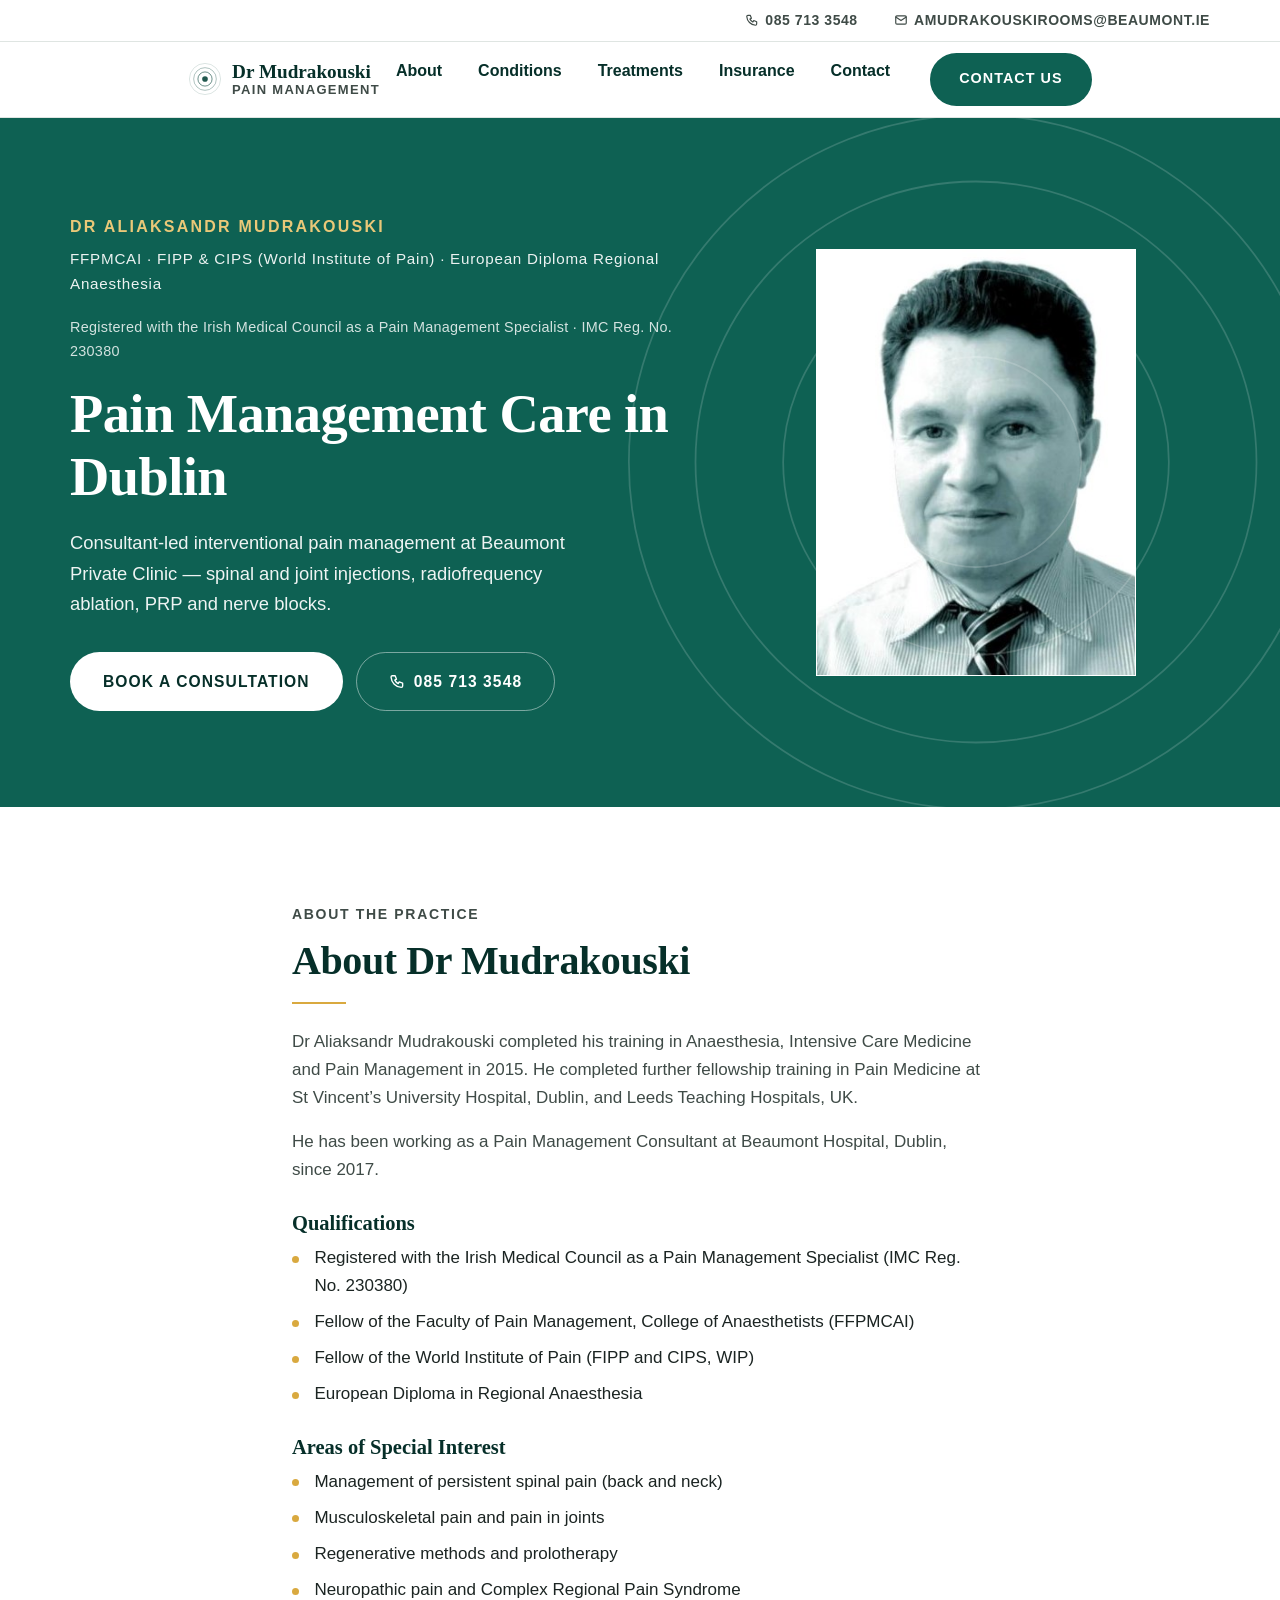
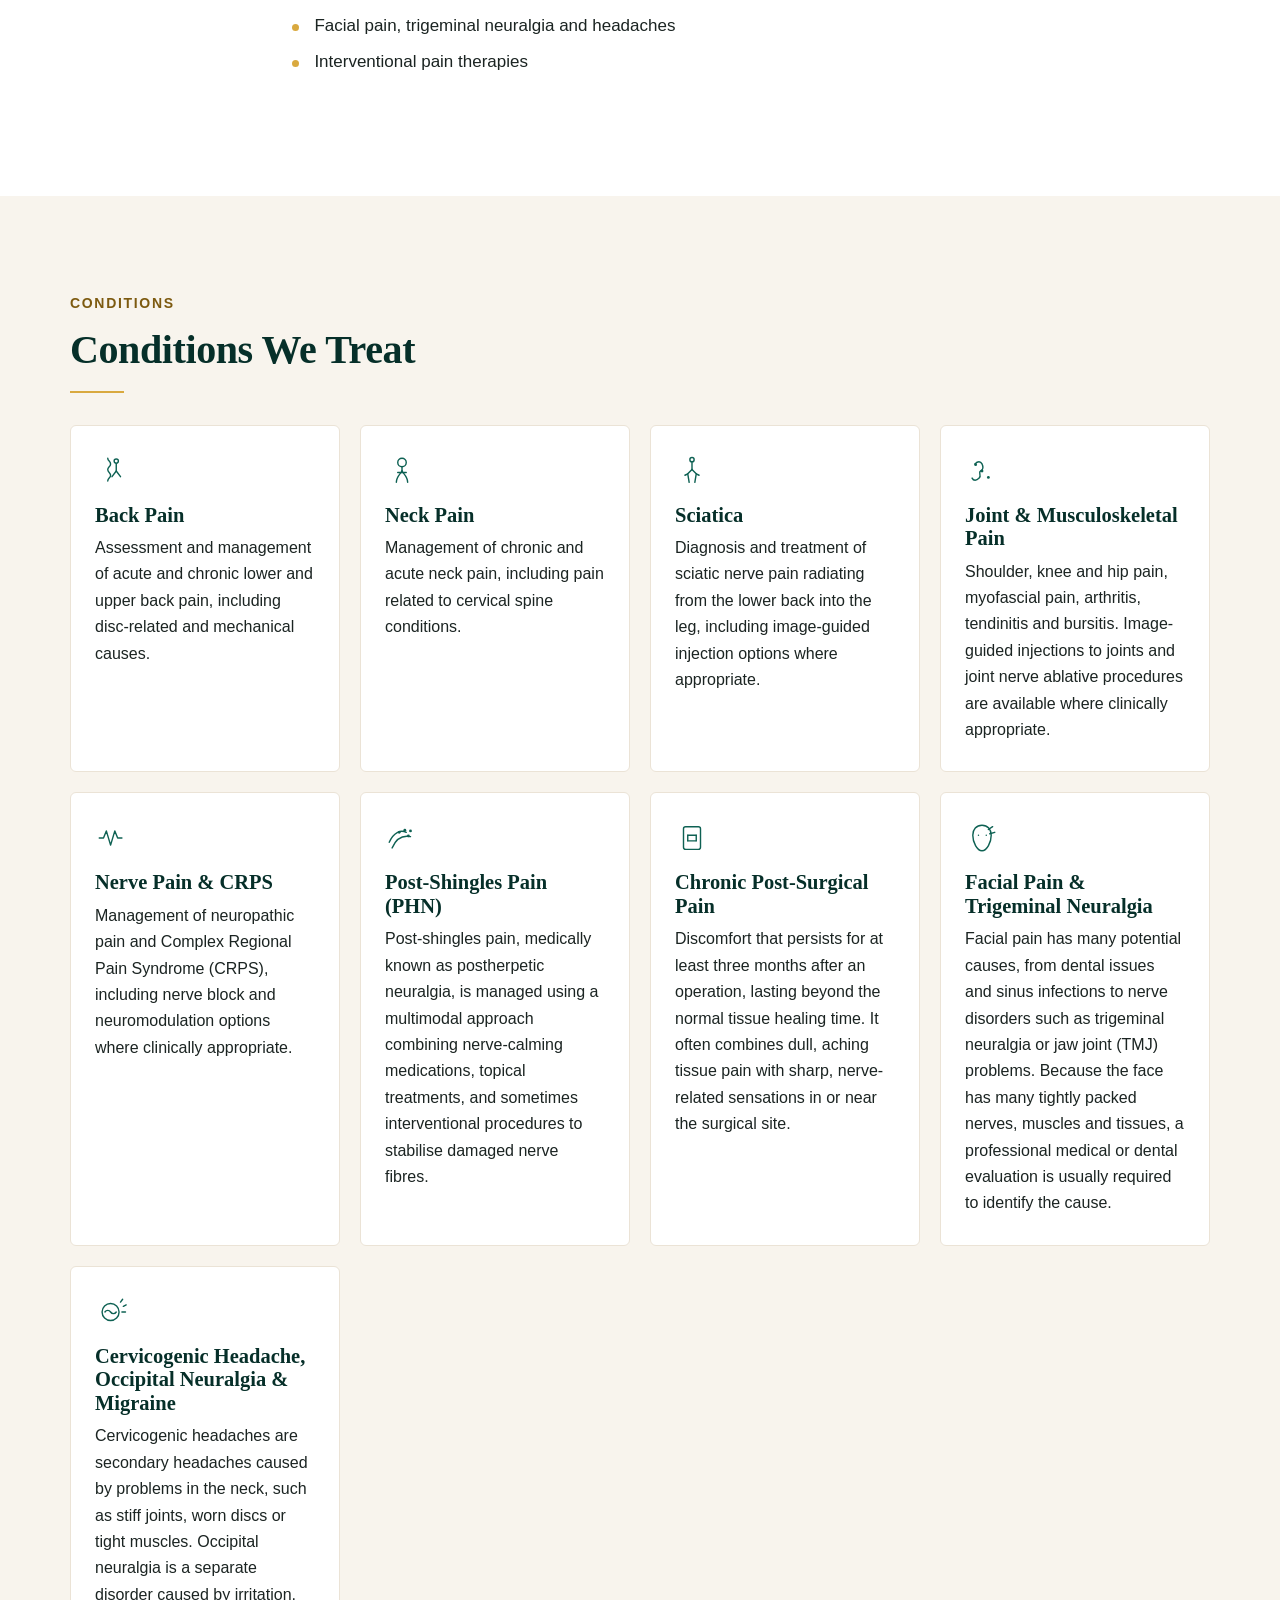
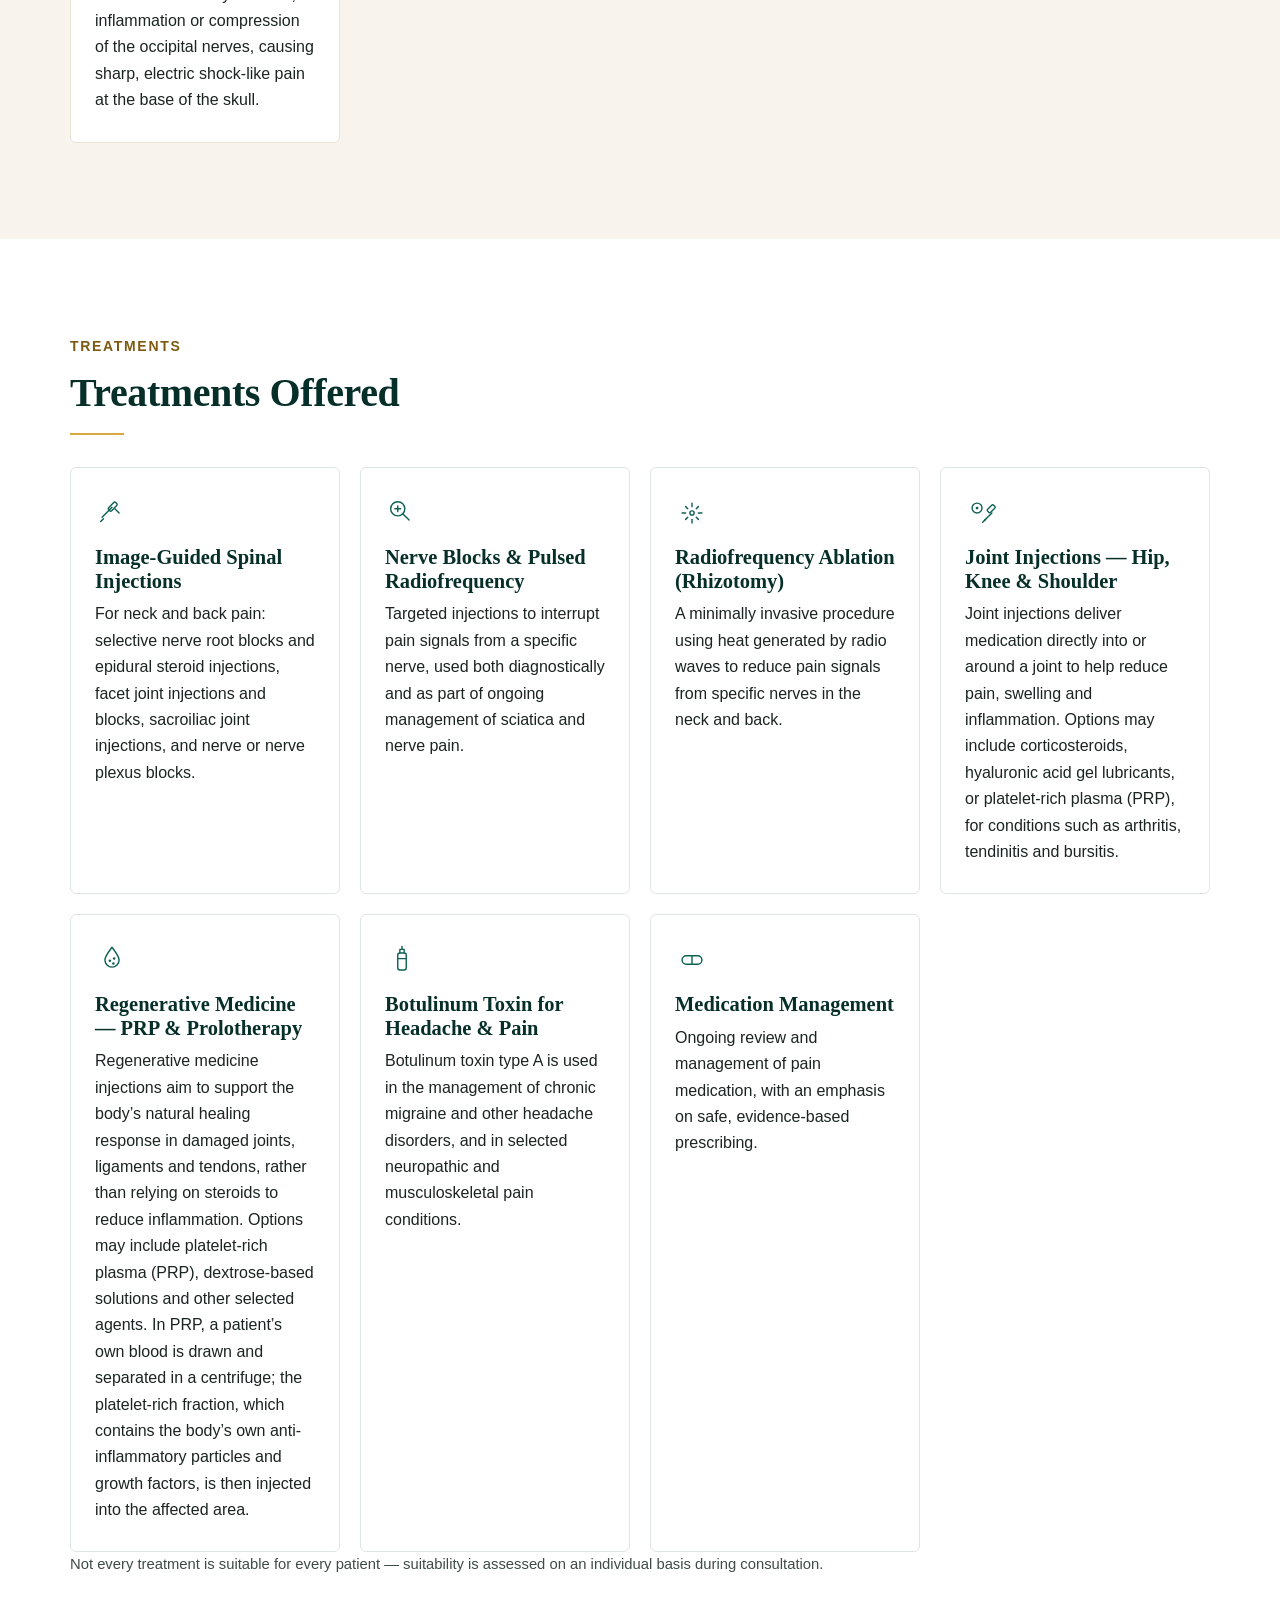
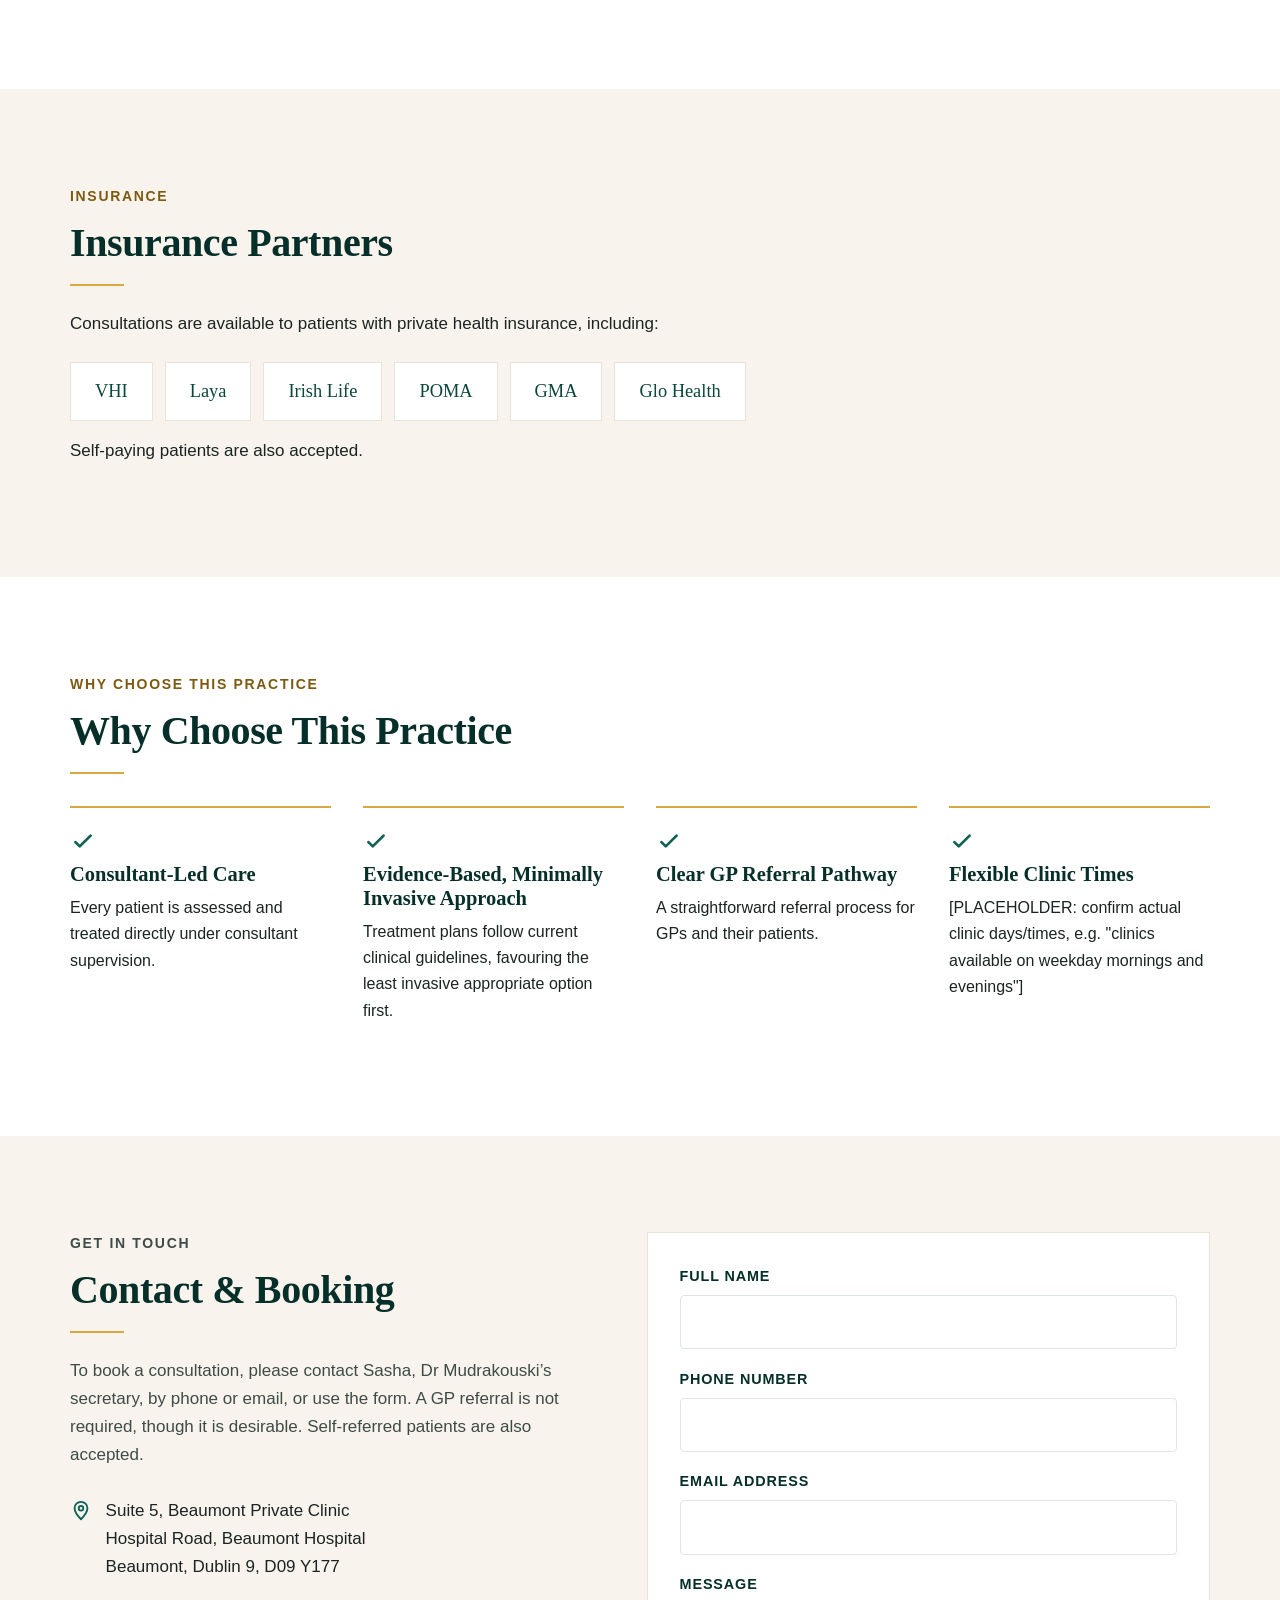
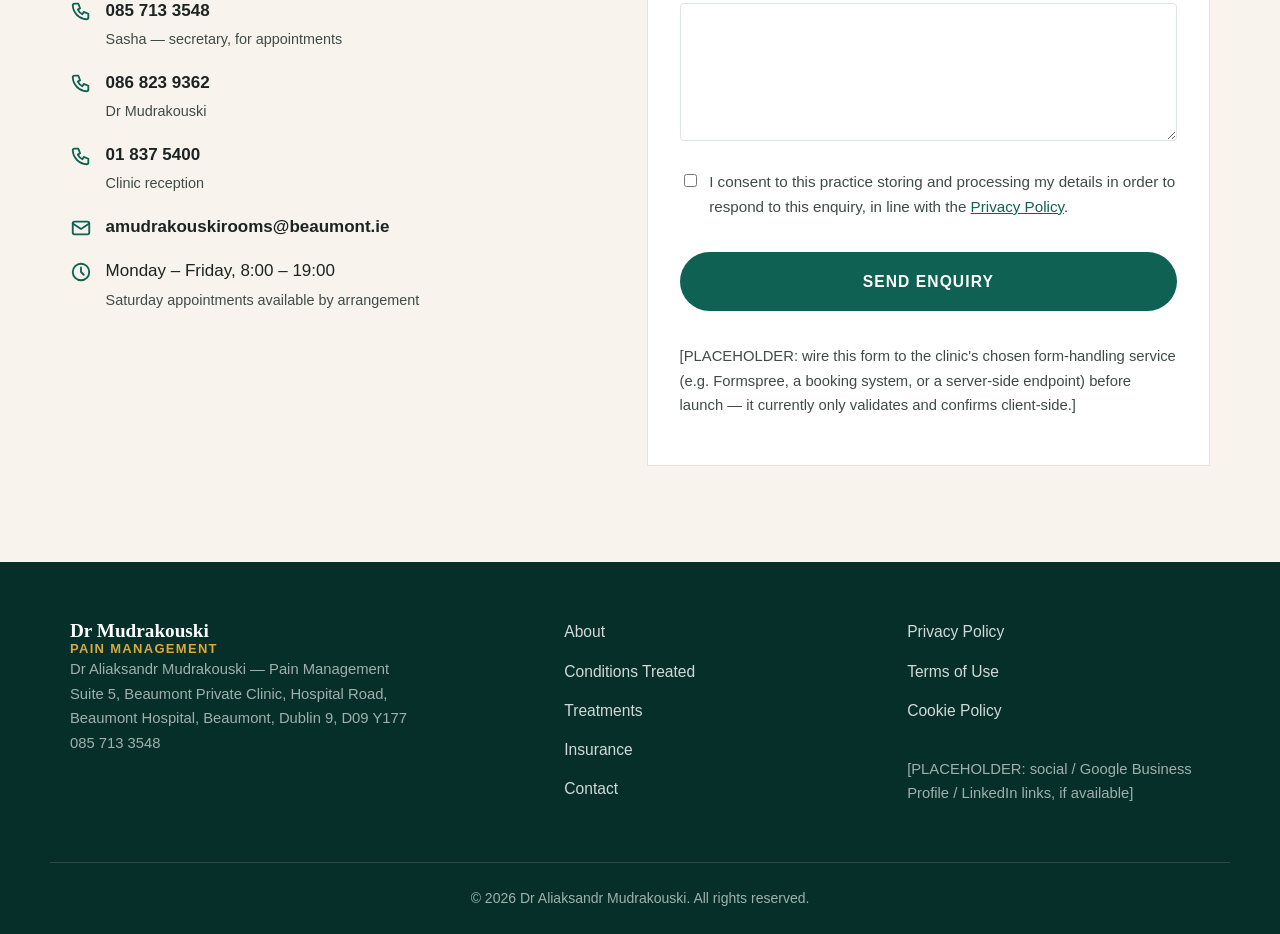
==== commit 996d3933: "Confirm clinic hours and add client-facing Google setup PDF Dr Mudrakouski confirmed Suite 5, Hospit" ====
--- a/dr-alex-landing-page/phase-3-design-build/index.html
+++ b/dr-alex-landing-page/phase-3-design-build/index.html
@@ -5,14 +5,14 @@
   <meta name="viewport" content="width=device-width, initial-scale=1.0">
   <title>Pain Management Clinic Dublin | Dr Mudrakouski</title>
   <meta name="description" content="Consultant-led pain management in Dublin with Dr Mudrakouski — spinal injections, radiofrequency ablation, PRP and joint injections. Book a consultation.">
-  <link rel="canonical" href="https://www.[PLACEHOLDER-DOMAIN].ie/">
+  <link rel="canonical" href="https://alexpainclinic.ie/">
 
   <!-- Open Graph -->
   <meta property="og:type" content="website">
   <meta property="og:title" content="Pain Management Clinic Dublin | Dr Mudrakouski">
   <meta property="og:description" content="Consultant-led pain management at Beaumont Private Clinic, Dublin. Spinal injections, radiofrequency ablation, PRP and joint injections.">
-  <meta property="og:url" content="https://www.[PLACEHOLDER-DOMAIN].ie/">
-  <meta property="og:image" content="https://www.[PLACEHOLDER-DOMAIN].ie/assets/images/og-image-placeholder.svg">
+  <meta property="og:url" content="https://alexpainclinic.ie/">
+  <meta property="og:image" content="https://alexpainclinic.ie/assets/images/og-image-placeholder.svg">
   <meta property="og:locale" content="en_IE">
   <meta property="og:site_name" content="Dr Aliaksandr Mudrakouski — Pain Management">
 
@@ -20,7 +20,7 @@
   <meta name="twitter:card" content="summary_large_image">
   <meta name="twitter:title" content="Pain Management Clinic Dublin | Dr Mudrakouski">
   <meta name="twitter:description" content="Consultant-led pain management at Beaumont Private Clinic, Dublin. Book a consultation.">
-  <meta name="twitter:image" content="https://www.[PLACEHOLDER-DOMAIN].ie/assets/images/og-image-placeholder.svg">
+  <meta name="twitter:image" content="https://alexpainclinic.ie/assets/images/og-image-placeholder.svg">
 
   <meta name="robots" content="index, follow">
   <link rel="icon" type="image/svg+xml" href="assets/images/favicon.svg">
@@ -33,10 +33,10 @@
     "@graph": [
       {
         "@type": "MedicalClinic",
-        "@id": "https://www.[PLACEHOLDER-DOMAIN].ie/#clinic",
+        "@id": "https://alexpainclinic.ie/#clinic",
         "name": "Dr Aliaksandr Mudrakouski \u2014 Pain Management",
-        "image": "https://www.[PLACEHOLDER-DOMAIN].ie/assets/images/og-image-placeholder.svg",
-        "url": "https://www.[PLACEHOLDER-DOMAIN].ie/",
+        "image": "https://alexpainclinic.ie/assets/images/og-image-placeholder.svg",
+        "url": "https://alexpainclinic.ie/",
         "telephone": "+353857133548",
         "email": "amudrakouskirooms@beaumont.ie",
         "medicalSpecialty": "PainMedicine",
@@ -60,11 +60,11 @@
           "[PLACEHOLDER: Google Business Profile URL]",
           "[PLACEHOLDER: LinkedIn URL, if available]"
         ],
-        "employee": { "@id": "https://www.[PLACEHOLDER-DOMAIN].ie/#physician" }
+        "employee": { "@id": "https://alexpainclinic.ie/#physician" }
       },
       {
         "@type": "Physician",
-        "@id": "https://www.[PLACEHOLDER-DOMAIN].ie/#physician",
+        "@id": "https://alexpainclinic.ie/#physician",
         "name": "Dr Aliaksandr Mudrakouski",
         "medicalSpecialty": "PainMedicine",
         "identifier": {
@@ -72,8 +72,8 @@
           "name": "Irish Medical Council registration number",
           "value": "230380"
         },
-        "worksFor": { "@id": "https://www.[PLACEHOLDER-DOMAIN].ie/#clinic" },
-        "url": "https://www.[PLACEHOLDER-DOMAIN].ie/",
+        "worksFor": { "@id": "https://alexpainclinic.ie/#clinic" },
+        "url": "https://alexpainclinic.ie/",
         "hospitalAffiliation": {
           "@type": "Hospital",
           "name": "Beaumont Hospital",
@@ -533,7 +533,7 @@
             </li>
             <li>
               <svg class="icon" aria-hidden="true"><use href="#icon-clock"></use></svg>
-              <span>8:00 &ndash; 19:00<br><span class="contact-note">Flexible times and days available by arrangement</span></span>
+              <span>Monday &ndash; Friday, 8:00 &ndash; 19:00<br><span class="contact-note">Saturday appointments available by arrangement</span></span>
             </li>
           </ul>
         </div>
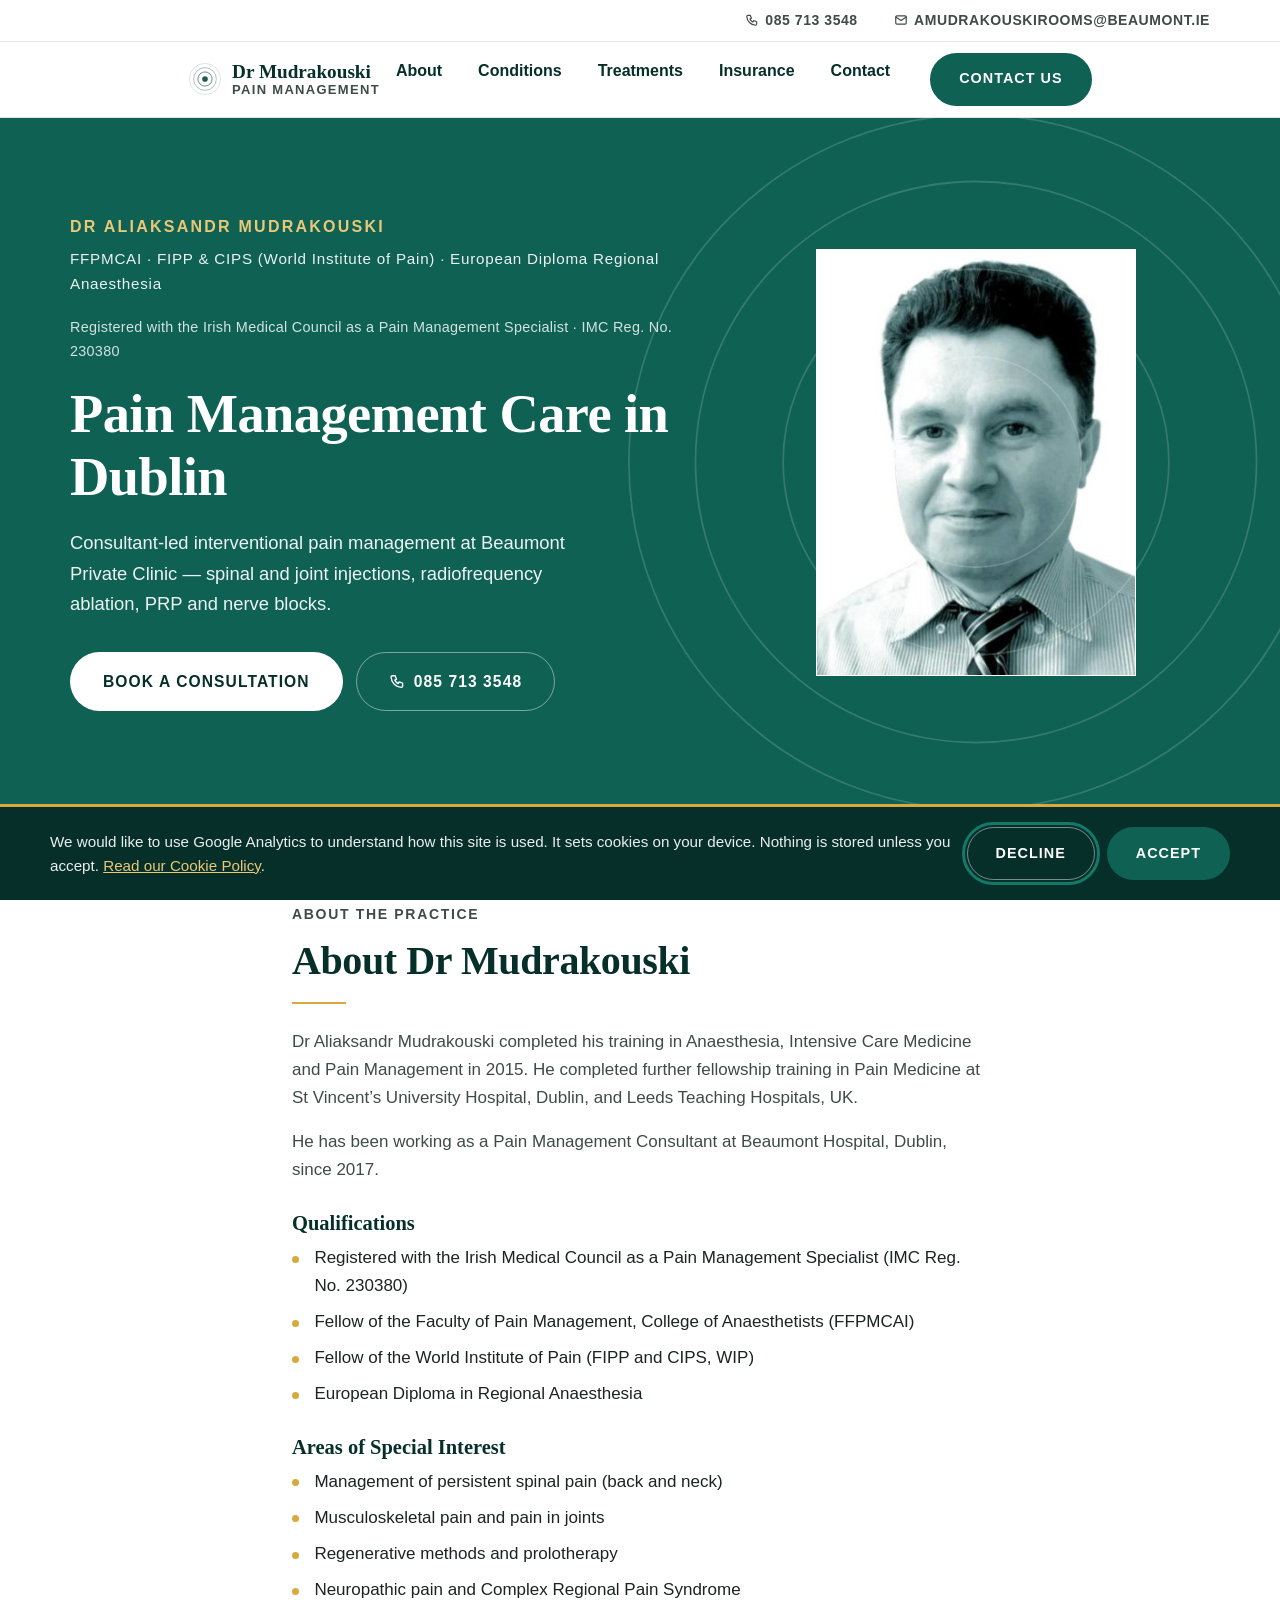
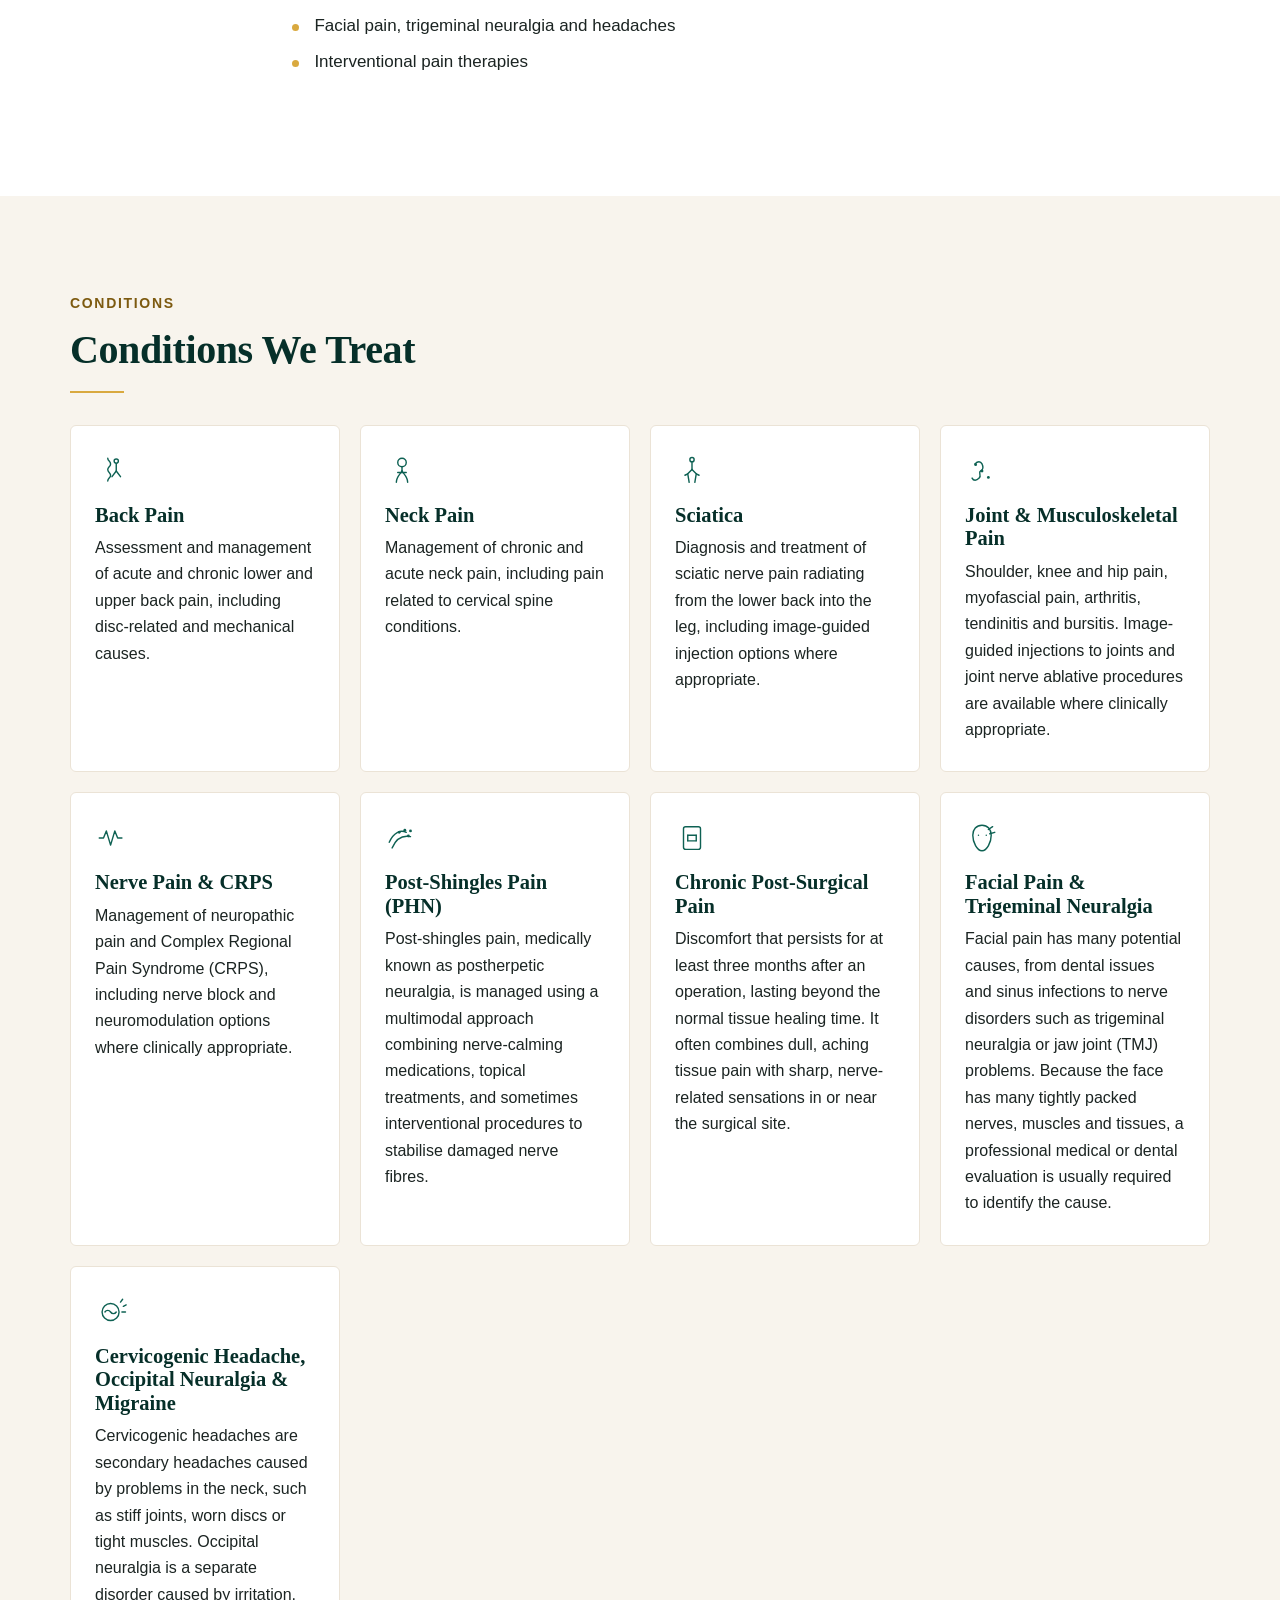
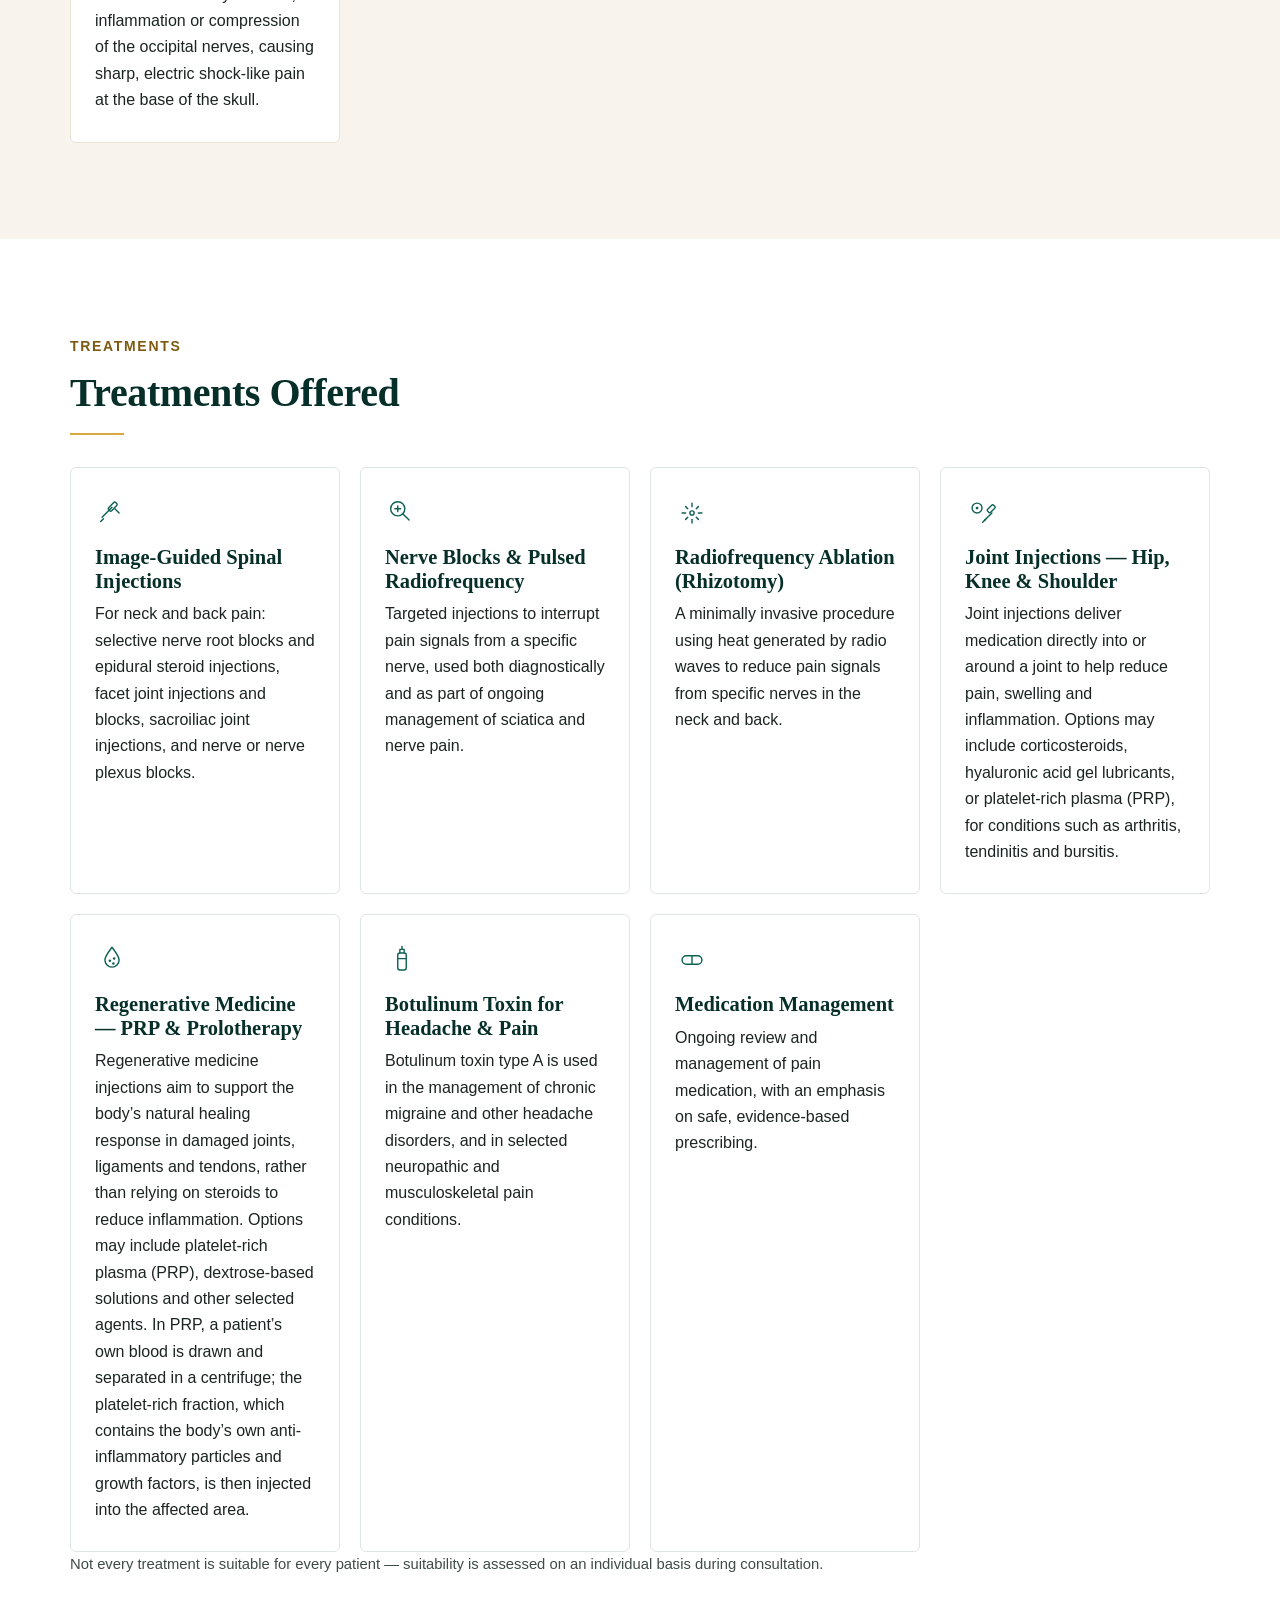
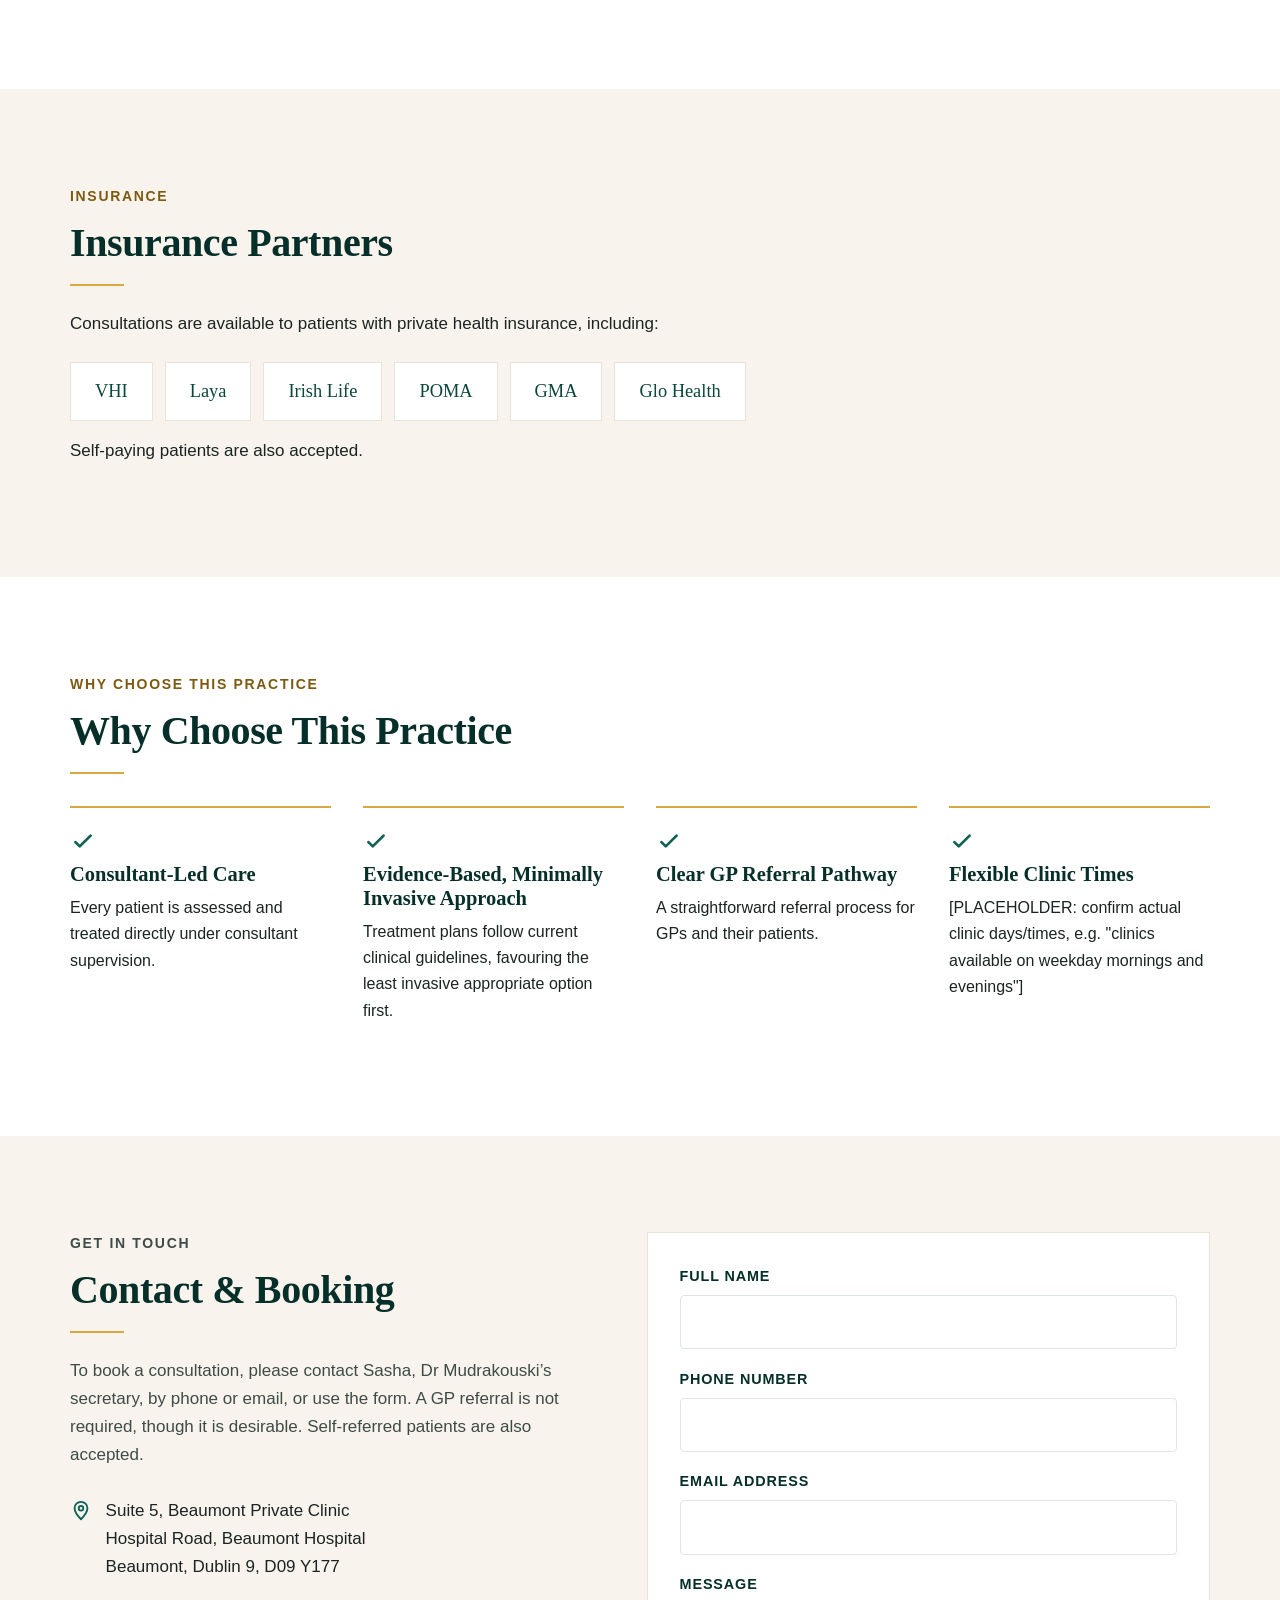
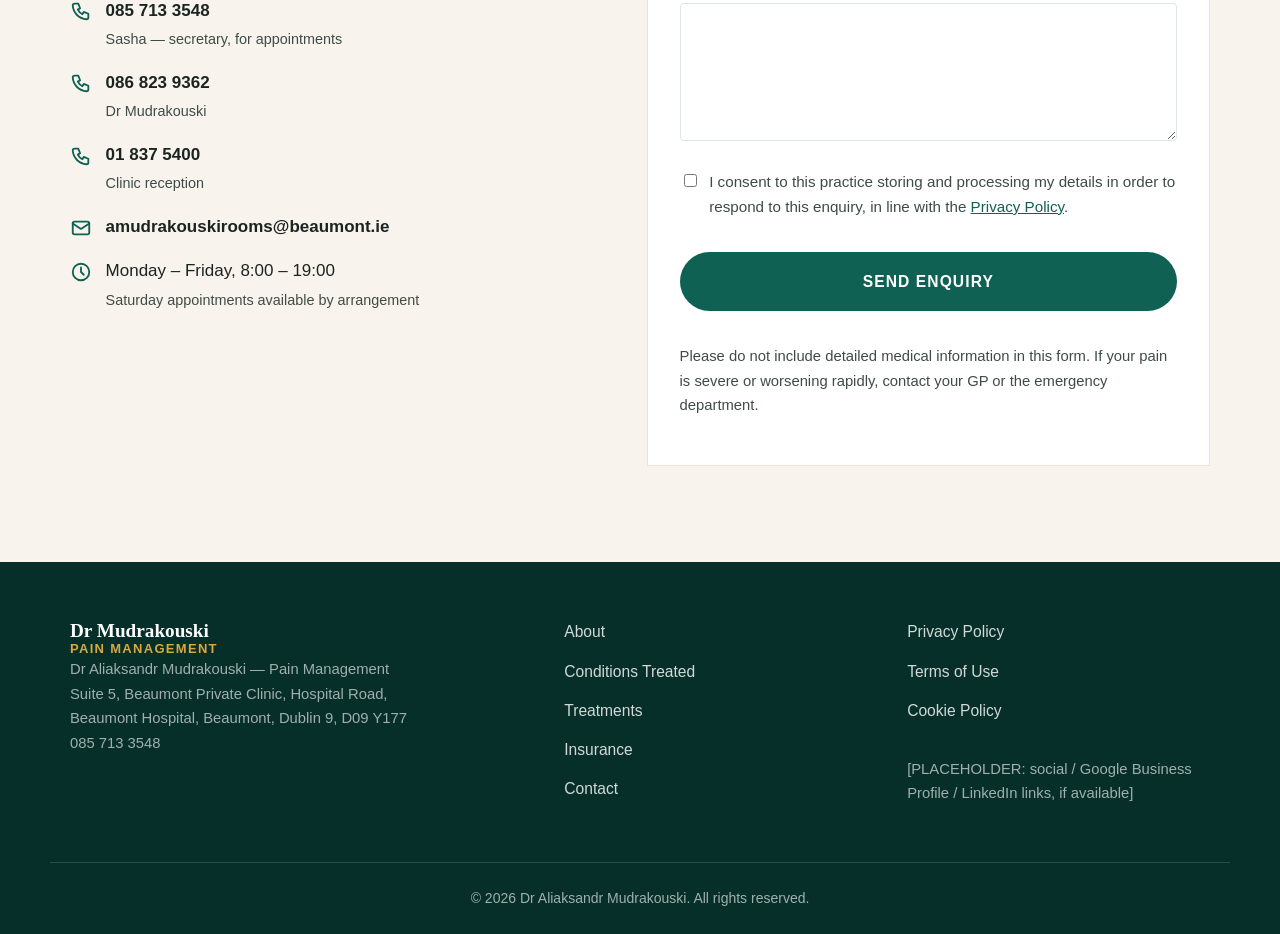
==== commit 73a8892c: "Wire the contact form to Formspree and stop it faking success The form displayed "your enquiry has b" ====
--- a/dr-alex-landing-page/phase-3-design-build/index.html
+++ b/dr-alex-landing-page/phase-3-design-build/index.html
@@ -566,9 +566,28 @@
             <label for="consent">I consent to this practice storing and processing my details in order to respond to this enquiry, in line with the <a href="privacy.html">Privacy Policy</a>.</label>
           </div>
 
+          <!-- Subject line for the notification email the clinic receives. -->
+          <input type="hidden" name="_subject" value="Website booking enquiry">
+
+          <!-- Spam trap. Bots fill in every field they find; real patients never
+               see this one, so anything arriving with it set is discarded by
+               Formspree. Hidden from screen readers as well as from sight. -->
+          <div class="form-honeypot" aria-hidden="true">
+            <label for="_gotcha">Leave this field empty</label>
+            <input type="text" id="_gotcha" name="_gotcha" tabindex="-1" autocomplete="off">
+          </div>
+
           <button type="submit" class="btn btn-primary btn-lg">Send Enquiry</button>
           <p class="form-status" id="form-status" role="status" aria-live="polite"></p>
-          <p class="fine-print">[PLACEHOLDER: wire this form to the clinic's chosen form-handling service (e.g. Formspree, a booking system, or a server-side endpoint) before launch — it currently only validates and confirms client-side.]</p>
+          <noscript>
+            <p class="form-status error">This form needs JavaScript to send your enquiry. Please
+            phone the clinic instead &mdash; Sasha (secretary) on
+            <a href="tel:+353857133548">085&nbsp;713&nbsp;3548</a>, Dr Mudrakouski on
+            <a href="tel:+353868239362">086&nbsp;823&nbsp;9362</a>, or reception on
+            <a href="tel:+353018375400">01&nbsp;837&nbsp;5400</a>.</p>
+          </noscript>
+          <p class="fine-print">Please do not include detailed medical information in this form. If
+          your pain is severe or worsening rapidly, contact your GP or the emergency department.</p>
         </form>
       </div>
     </section>
@@ -609,5 +628,6 @@
   </footer>
 
   <script src="js/script.js" defer></script>
+  <script src="js/consent.js" defer></script>
 </body>
 </html>
--- a/dr-alex-landing-page/phase-3-design-build/css/styles.css
+++ b/dr-alex-landing-page/phase-3-design-build/css/styles.css
@@ -467,9 +467,15 @@
 }
 .form-row-checkbox a { color: var(--color-teal-700); }
 .contact-form .btn { width: 100%; justify-content: center; margin-top: 0.5rem; }
-.form-status { min-height: 1.2rem; margin: 0.85rem 0 0; font-weight: 600; font-size: 0.9rem; }
-.form-status.success { color: var(--color-teal-600); }
+/* Spam trap: removed from layout entirely rather than hidden with .sr-only,
+   which would still expose it to screen readers. display:none is correct here
+   precisely because no human should ever reach it. */
+.form-honeypot { display: none; }
+
+.form-status { min-height: 1.2rem; margin: 0.85rem 0 0; font-weight: 600; font-size: 0.95rem; }
+.form-status.success { color: var(--color-teal-700); }
 .form-status.error { color: var(--color-error); }
+.form-status a { color: inherit; text-decoration: underline; }
 
 /* ---------- Footer ---------- */
 .site-footer {
@@ -549,3 +555,53 @@
   html { scroll-behavior: auto; }
   * { transition-duration: 0.001ms !important; animation-duration: 0.001ms !important; }
 }
+
+/* ---------- Cookie consent banner ---------- */
+.cookie-banner {
+  position: fixed;
+  left: 0; right: 0; bottom: 0;
+  z-index: 200;
+  background: var(--color-teal-900);
+  color: #fff;
+  border-top: 3px solid var(--color-gold);
+  padding: 1.25rem;
+}
+.cookie-banner-inner {
+  max-width: var(--max-width);
+  margin: 0 auto;
+  display: flex;
+  flex-direction: column;
+  gap: 1rem;
+}
+.cookie-banner-text {
+  margin: 0;
+  font-size: 0.95rem;
+  line-height: 1.55;
+  color: rgba(255, 255, 255, 0.92);
+}
+.cookie-banner-text a { color: var(--color-gold-light); }
+.cookie-banner-actions {
+  display: flex;
+  gap: 0.75rem;
+  flex-wrap: wrap;
+}
+/* Decline must be as easy to find as Accept — under GDPR, refusing consent
+   cannot be made harder than giving it. Same size, same row, no dark pattern. */
+.cookie-banner-actions .btn { flex: 1 1 auto; justify-content: center; }
+
+@media (min-width: 768px) {
+  .cookie-banner-inner { flex-direction: row; align-items: center; justify-content: space-between; }
+  .cookie-banner-text { flex: 1; }
+  .cookie-banner-actions .btn { flex: 0 0 auto; }
+}
+
+/* ---------- Cookie policy table ---------- */
+.cookie-table { border-collapse: collapse; width: 100%; margin-bottom: 1.25rem; font-size: 0.95rem; }
+.cookie-table th, .cookie-table td {
+  border: 1px solid var(--color-border);
+  padding: 0.7rem 0.85rem;
+  text-align: left;
+  vertical-align: top;
+}
+.cookie-table th { background: var(--color-cream); color: var(--color-teal-900); font-weight: 700; }
+.cookie-table code { font-size: 0.9em; background: var(--color-cream); padding: 0.1em 0.35em; border-radius: 3px; }
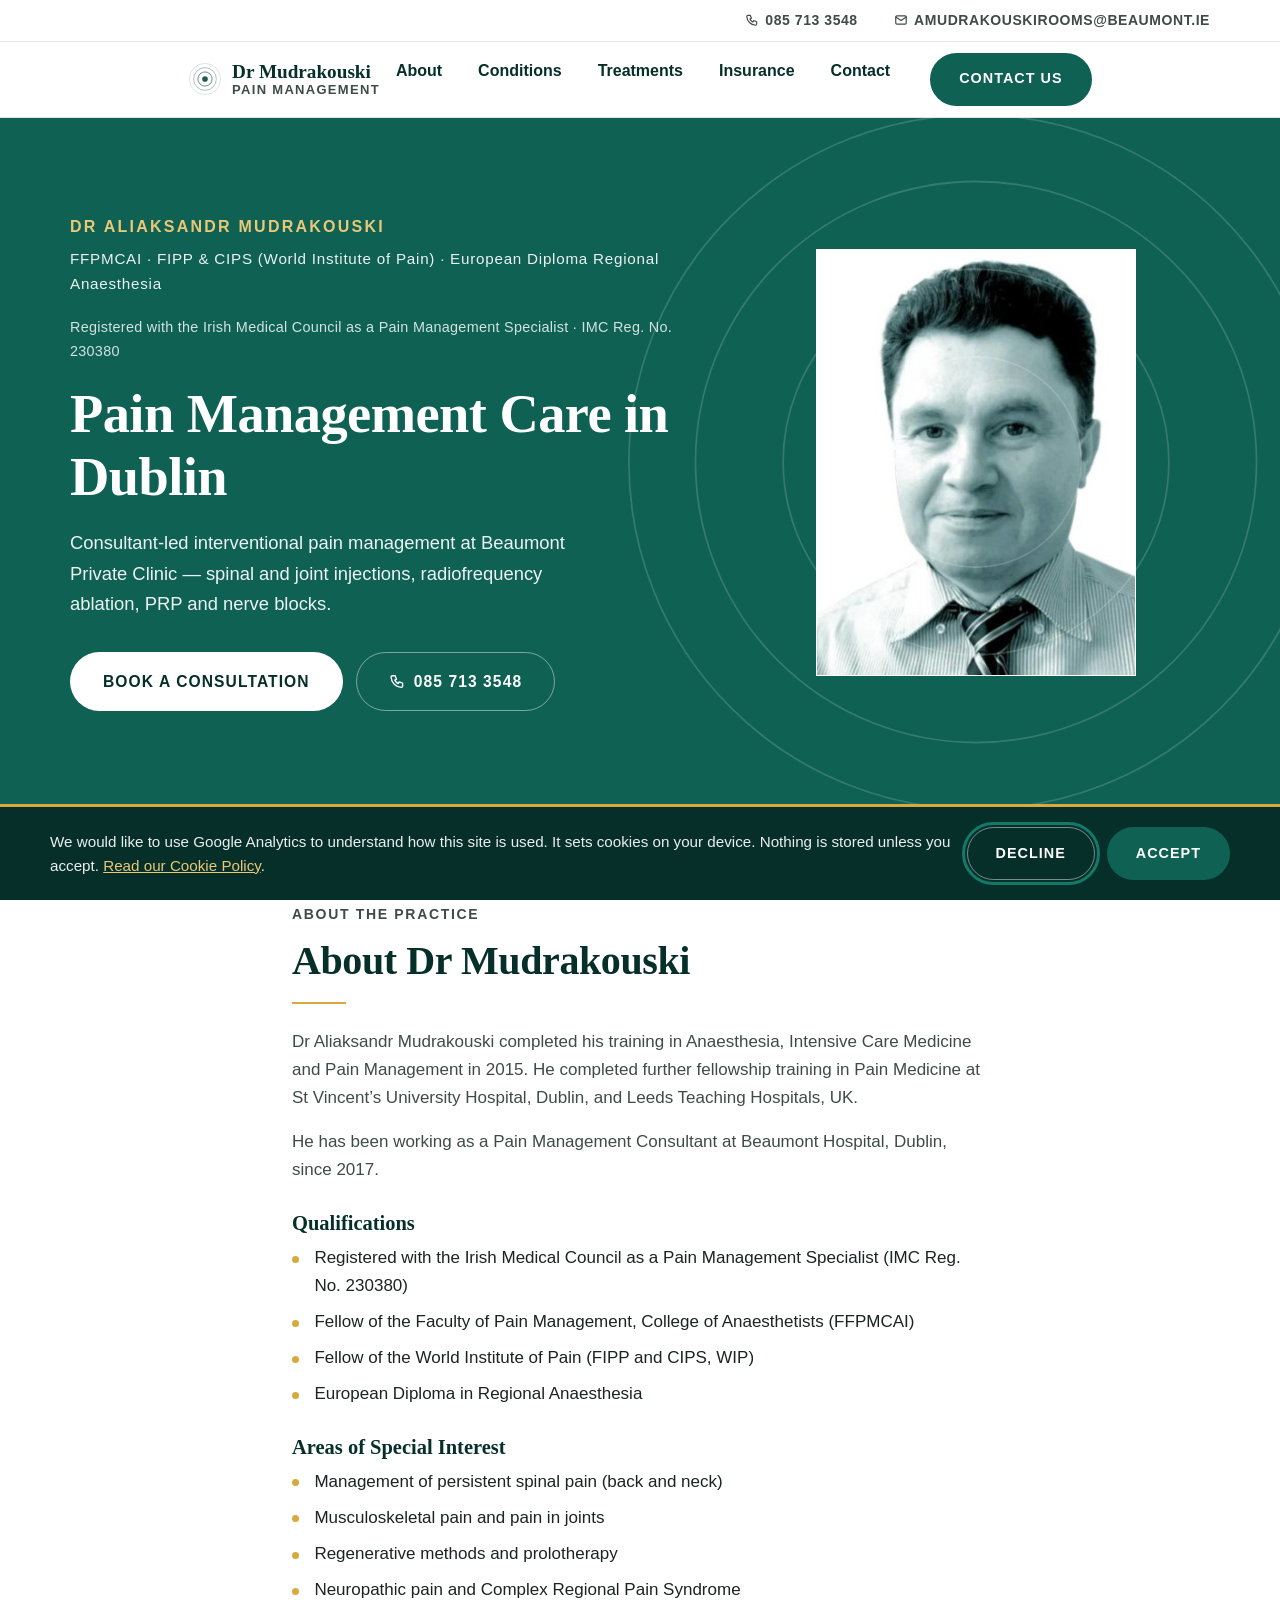
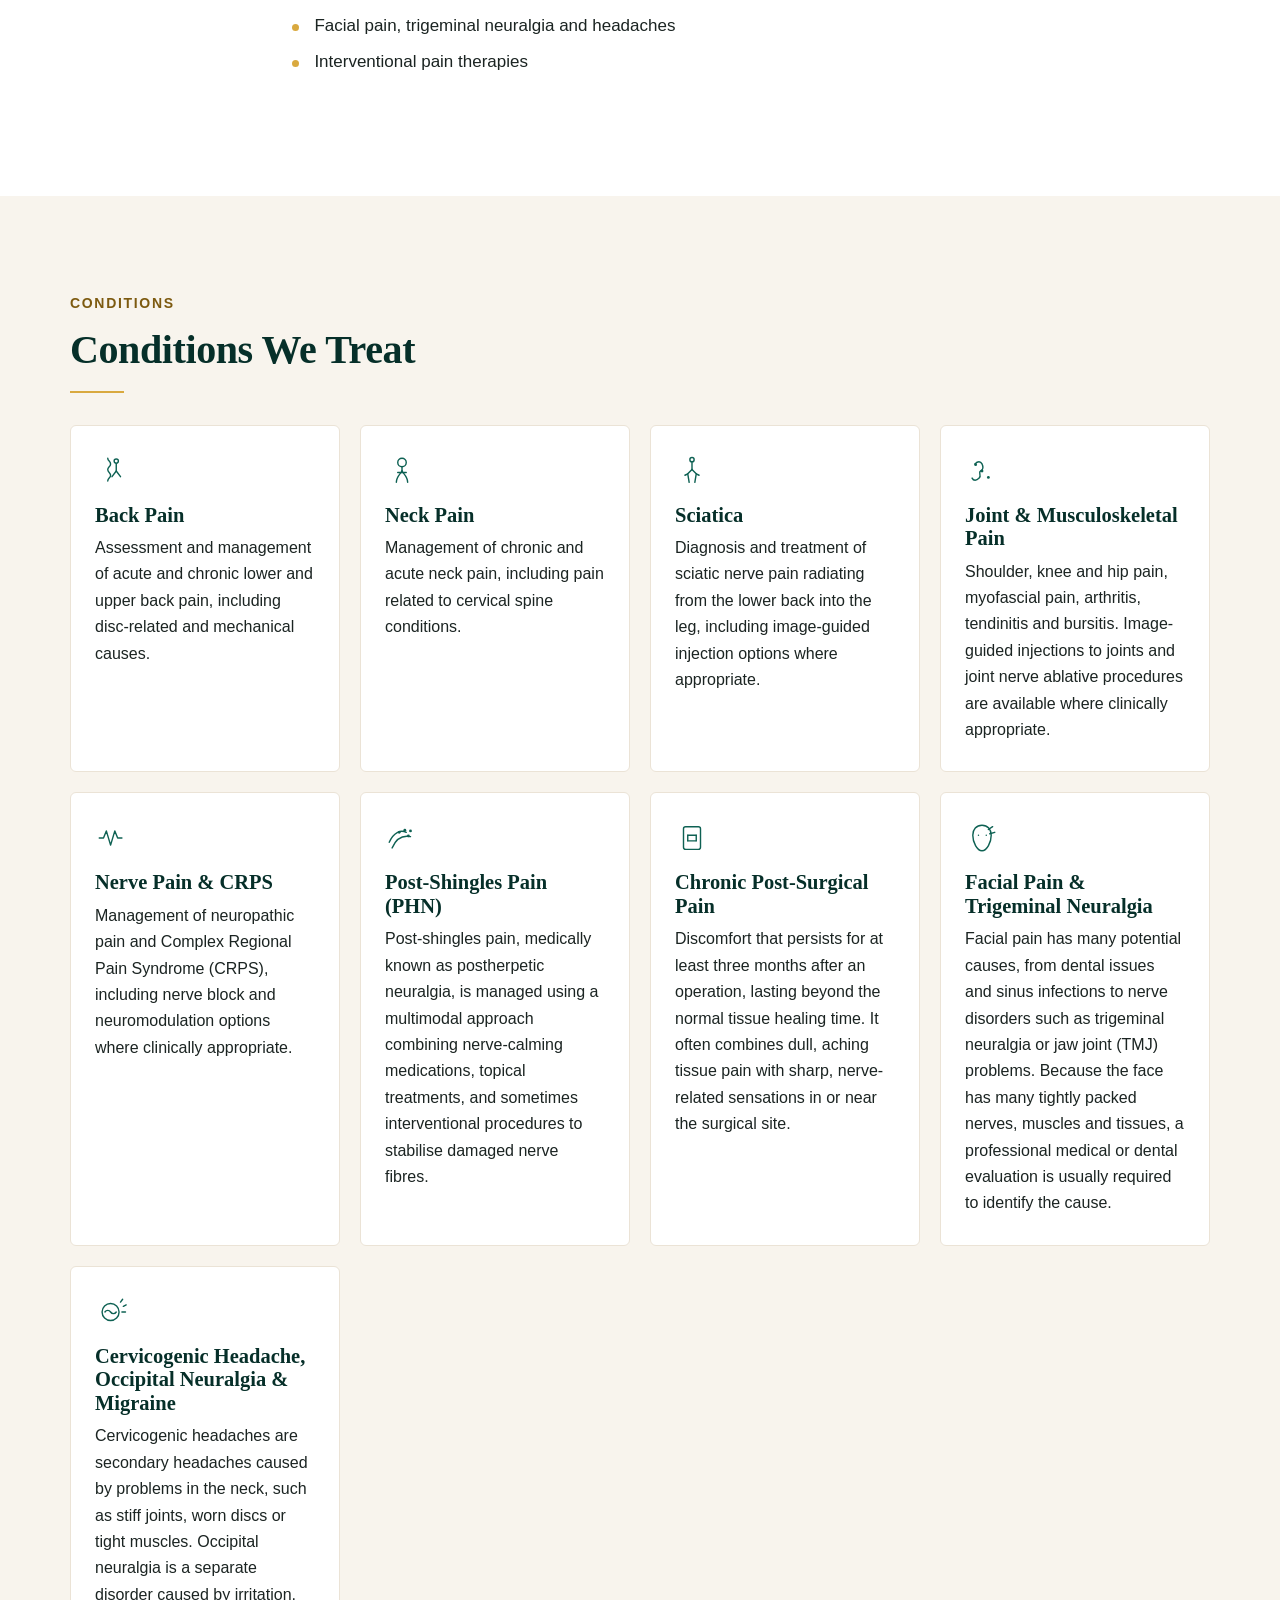
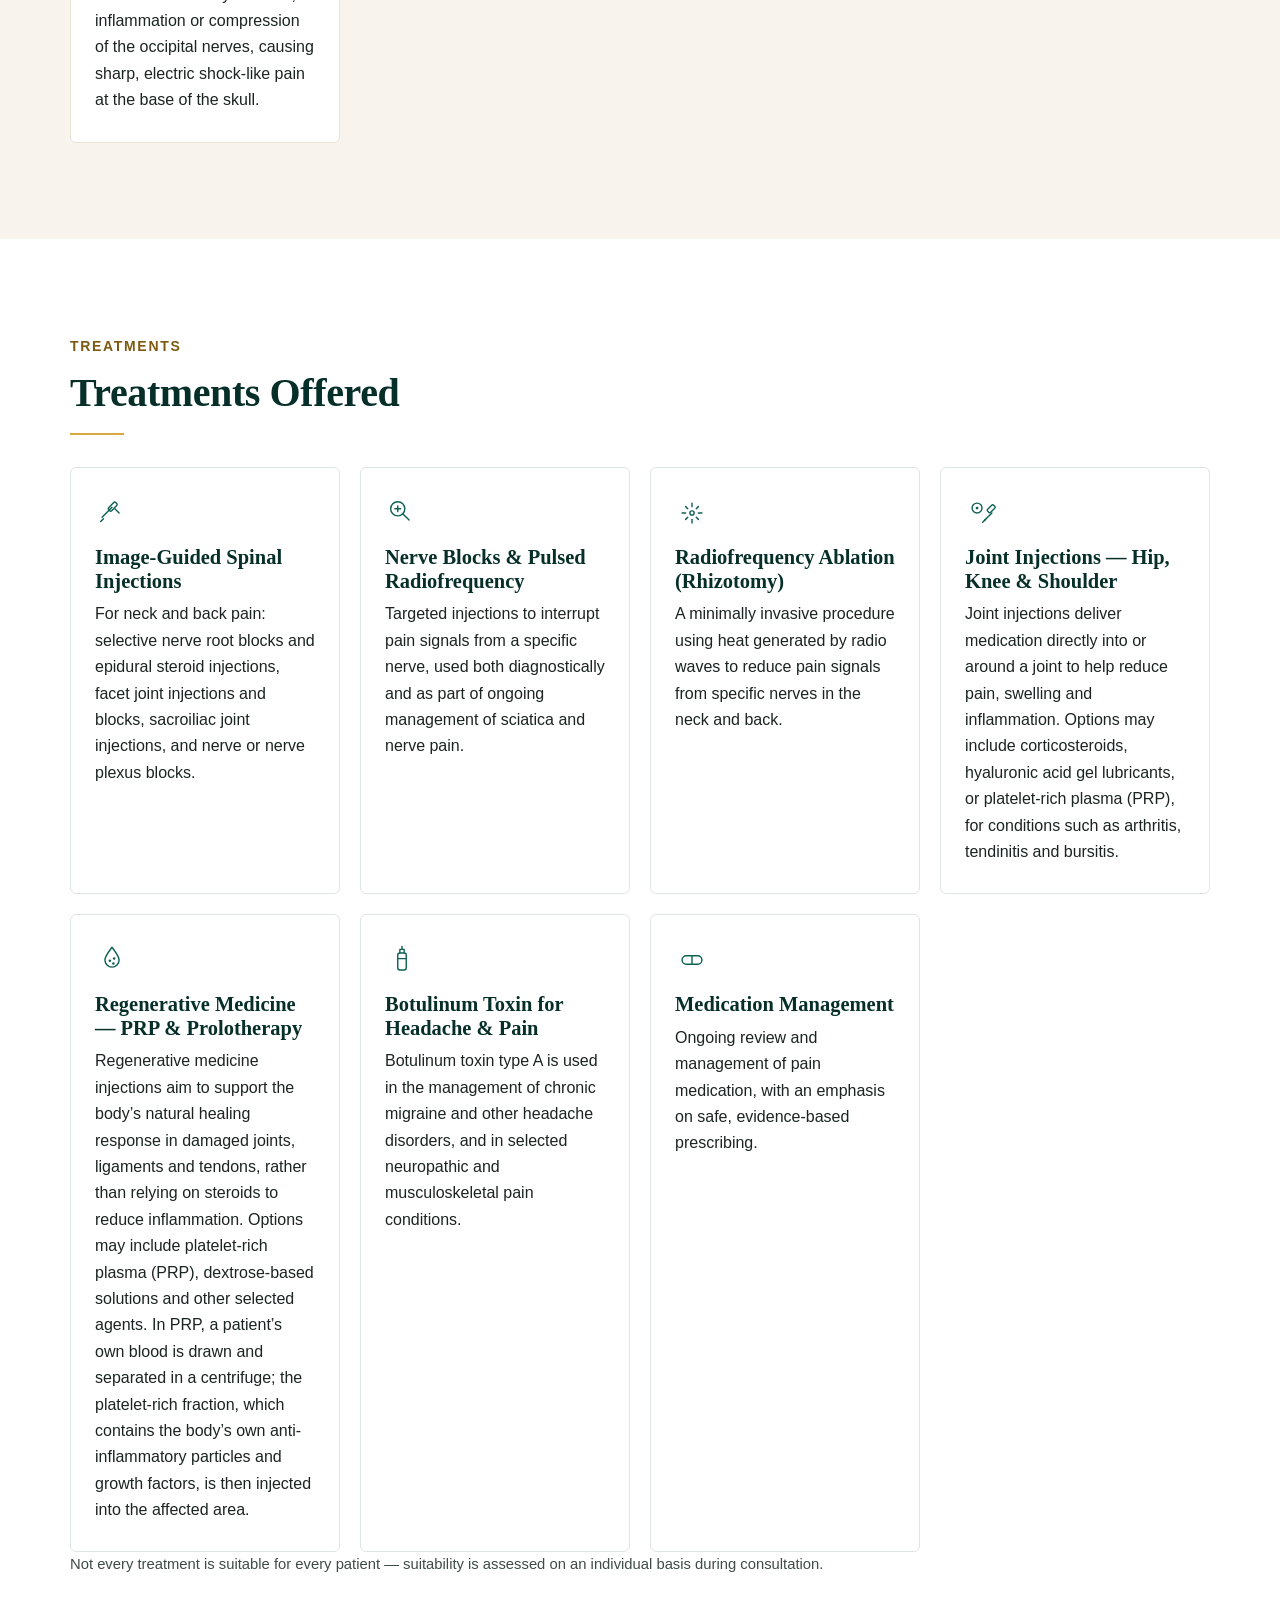
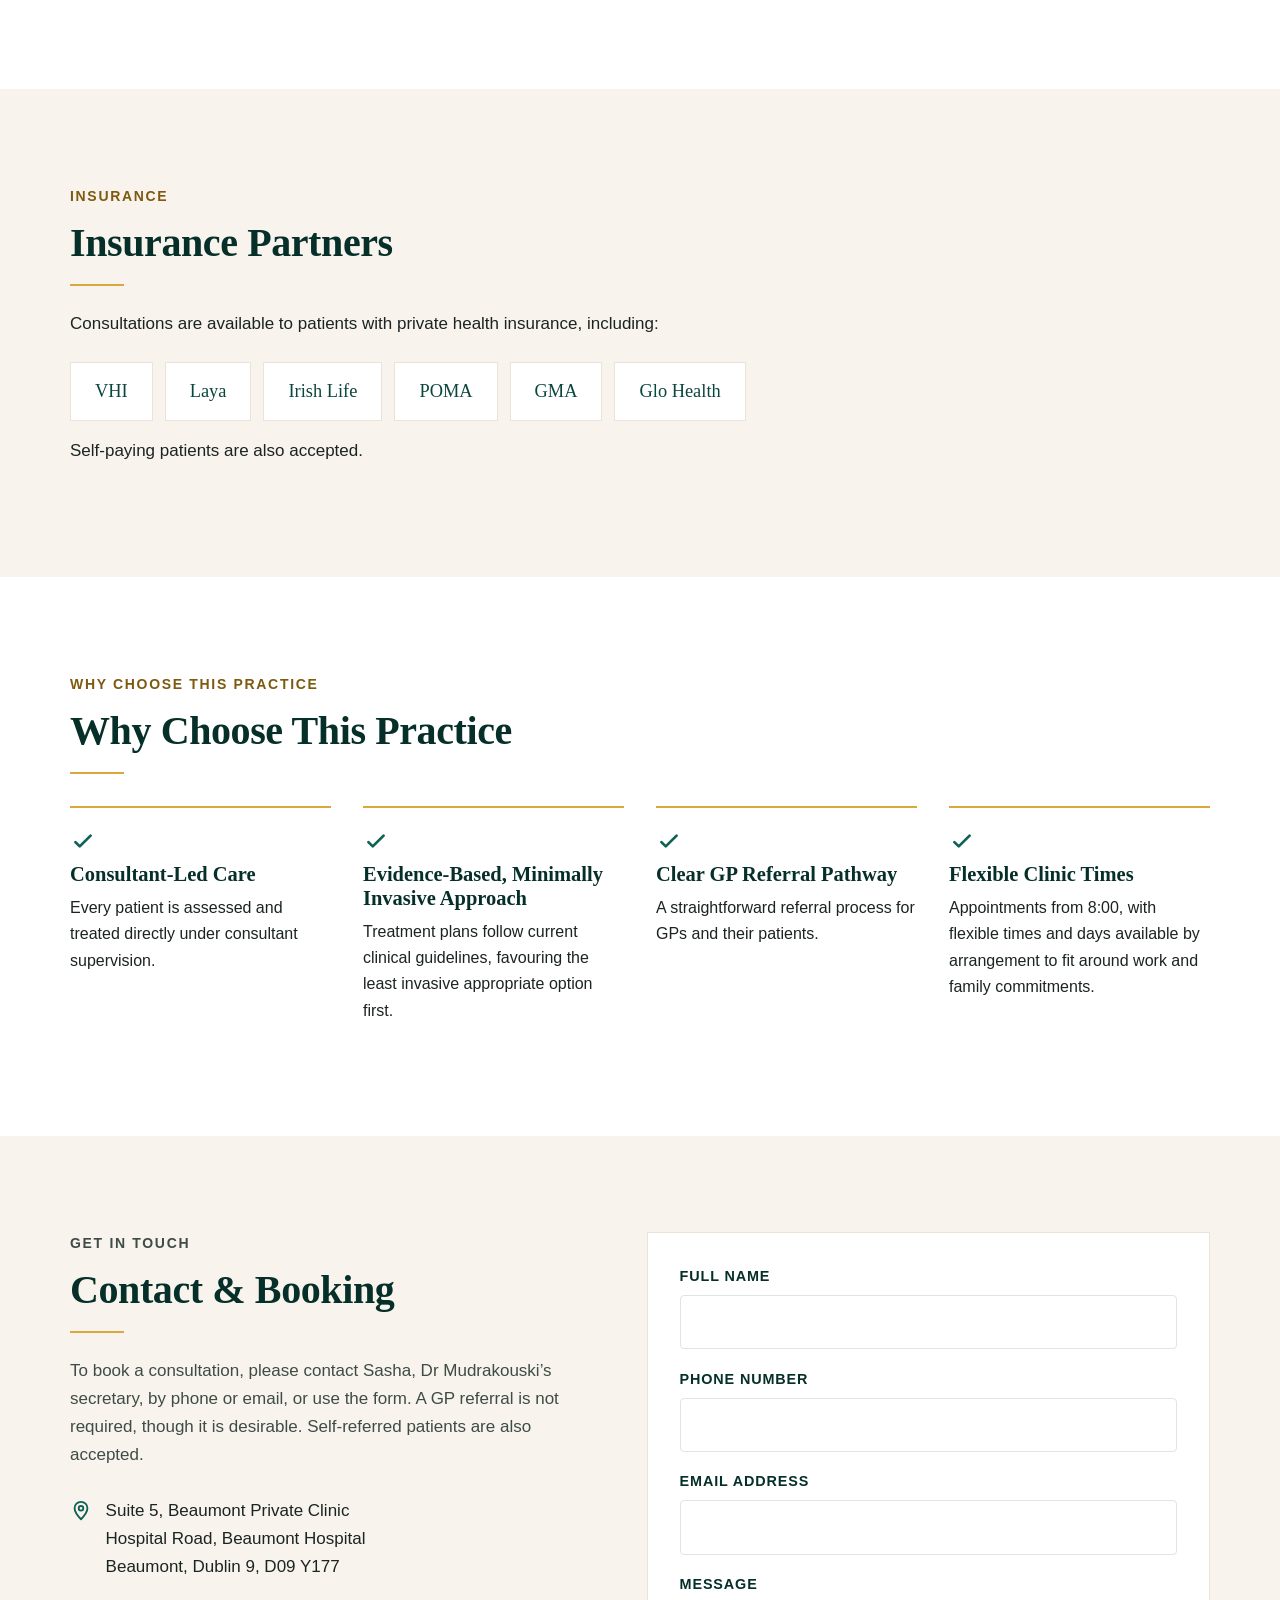
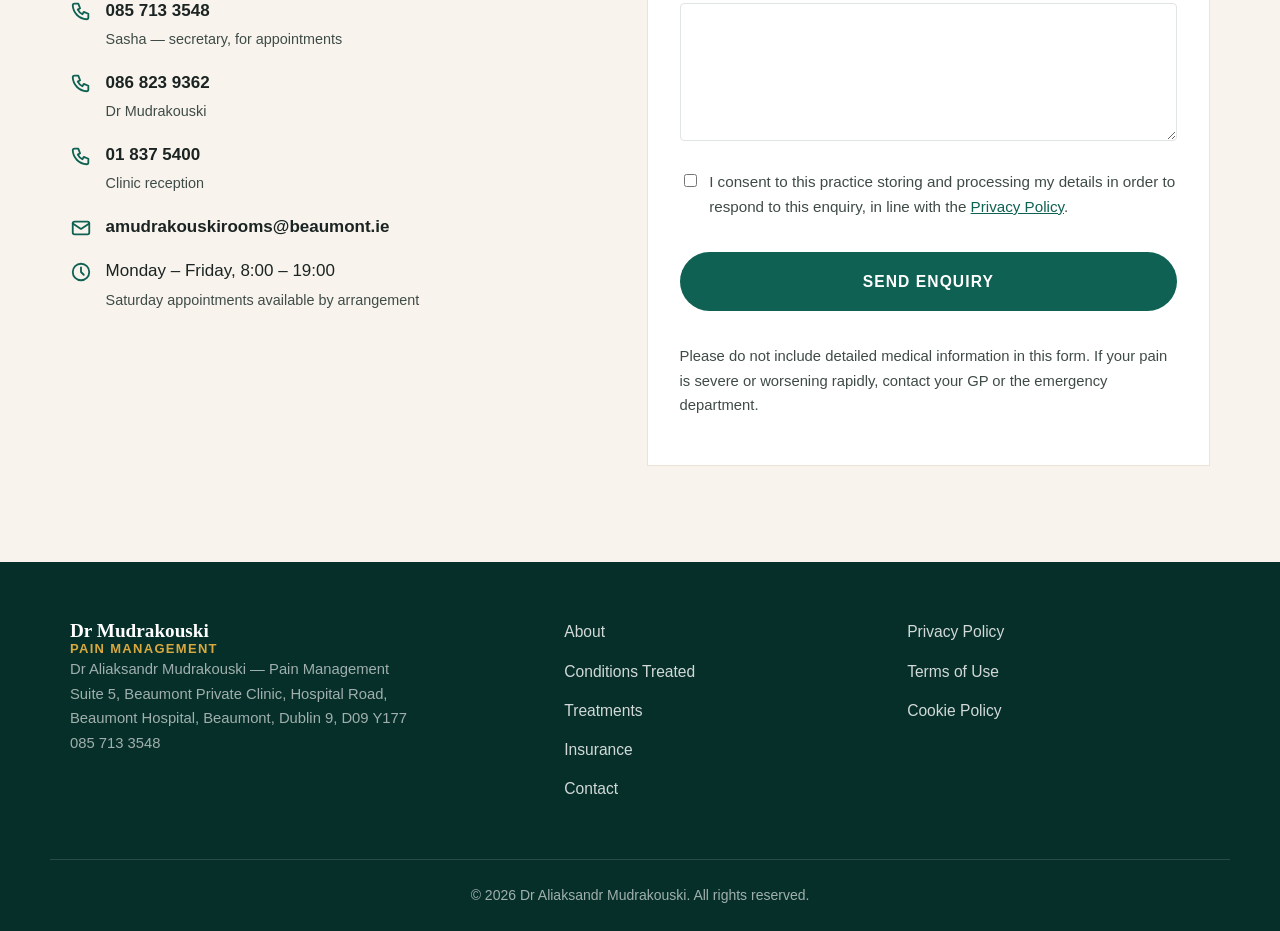
==== commit 50ebd64c: "Replace every placeholder with real content or remove it Nothing marked PLACEHOLDER remains in any p" ====
--- a/dr-alex-landing-page/phase-3-design-build/index.html
+++ b/dr-alex-landing-page/phase-3-design-build/index.html
@@ -12,7 +12,10 @@
   <meta property="og:title" content="Pain Management Clinic Dublin | Dr Mudrakouski">
   <meta property="og:description" content="Consultant-led pain management at Beaumont Private Clinic, Dublin. Spinal injections, radiofrequency ablation, PRP and joint injections.">
   <meta property="og:url" content="https://alexpainclinic.ie/">
-  <meta property="og:image" content="https://alexpainclinic.ie/assets/images/og-image-placeholder.svg">
+  <meta property="og:image" content="https://alexpainclinic.ie/assets/images/og-image.png">
+  <meta property="og:image:width" content="1200">
+  <meta property="og:image:height" content="630">
+  <meta property="og:image:alt" content="Dr Aliaksandr Mudrakouski, Consultant in Pain Management, Beaumont Private Clinic, Dublin 9">
   <meta property="og:locale" content="en_IE">
   <meta property="og:site_name" content="Dr Aliaksandr Mudrakouski — Pain Management">
 
@@ -20,9 +23,16 @@
   <meta name="twitter:card" content="summary_large_image">
   <meta name="twitter:title" content="Pain Management Clinic Dublin | Dr Mudrakouski">
   <meta name="twitter:description" content="Consultant-led pain management at Beaumont Private Clinic, Dublin. Book a consultation.">
-  <meta name="twitter:image" content="https://alexpainclinic.ie/assets/images/og-image-placeholder.svg">
+  <meta name="twitter:image" content="https://alexpainclinic.ie/assets/images/og-image.png">
 
   <meta name="robots" content="index, follow">
+
+  <!-- Google Search Console ownership verification. Public by design — this
+       token proves control of the site to Google and grants nothing to anyone
+       who reads it. Verifies a URL-prefix property; a Domain property is
+       verified by the matching DNS TXT record instead. Leave it in place:
+       removing it can un-verify the property and cut off the search data. -->
+  <meta name="google-site-verification" content="IxcVnHa--TLTxWytB71CZuX-SKs8sFQOtc6ciRLgyx8">
   <link rel="icon" type="image/svg+xml" href="assets/images/favicon.svg">
   <link rel="stylesheet" href="css/styles.css">
 
@@ -35,7 +45,7 @@
         "@type": "MedicalClinic",
         "@id": "https://alexpainclinic.ie/#clinic",
         "name": "Dr Aliaksandr Mudrakouski \u2014 Pain Management",
-        "image": "https://alexpainclinic.ie/assets/images/og-image-placeholder.svg",
+        "image": "https://alexpainclinic.ie/assets/images/og-image.png",
         "url": "https://alexpainclinic.ie/",
         "telephone": "+353857133548",
         "email": "amudrakouskirooms@beaumont.ie",
@@ -57,8 +67,7 @@
           }
         ],
         "sameAs": [
-          "[PLACEHOLDER: Google Business Profile URL]",
-          "[PLACEHOLDER: LinkedIn URL, if available]"
+          "https://www.bonsecours.ie/consultants/aliaksandr-mudrakouski"
         ],
         "employee": { "@id": "https://alexpainclinic.ie/#physician" }
       },
@@ -88,8 +97,7 @@
           { "@type": "Organization", "name": "World Institute of Pain" }
         ],
         "sameAs": [
-          "[PLACEHOLDER: LinkedIn URL, if available]",
-          "[PLACEHOLDER: Irish Medical Council register listing URL, if available]"
+          "https://www.bonsecours.ie/consultants/aliaksandr-mudrakouski"
         ]
       }
     ]
@@ -446,12 +454,7 @@
             <p>Ongoing review and management of pain medication, with an emphasis on safe, evidence-based prescribing.</p>
           </article>
         </div>
-        <p class="fine-print">Not every treatment is suitable for every patient &mdash; suitability is assessed on an individual basis during consultation.</p>
-        <!-- PLACEHOLDER: procedure images supplied by Dr Mudrakouski (spinal injections,
-             radiofrequency ablation, joint ablation) did not transmit. Once provided, place them
-             at assets/images/ and add a figure alongside the relevant treatment card, each with
-             descriptive alt text. Confirm patient consent / image licensing before publishing. -->
-      </div>
+        <p class="fine-print">Not every treatment is suitable for every patient &mdash; suitability is assessed on an individual basis during consultation.</p>      </div>
     </section>
 
     <!-- Insurance Partners -->
@@ -496,7 +499,7 @@
           <div class="trust-item">
             <svg class="icon icon-md" aria-hidden="true"><use href="#icon-check"></use></svg>
             <h3>Flexible Clinic Times</h3>
-            <p>[PLACEHOLDER: confirm actual clinic days/times, e.g. "clinics available on weekday mornings and evenings"]</p>
+            <p>Appointments from 8:00, with flexible times and days available by arrangement to fit around work and family commitments.</p>
           </div>
         </div>
       </div>
@@ -619,7 +622,6 @@
           <li><a href="terms.html">Terms of Use</a></li>
           <li><a href="cookies.html">Cookie Policy</a></li>
         </ul>
-        <p class="fine-print">[PLACEHOLDER: social / Google Business Profile / LinkedIn links, if available]</p>
       </div>
     </div>
     <div class="container">
--- a/dr-alex-landing-page/phase-3-design-build/css/styles.css
+++ b/dr-alex-landing-page/phase-3-design-build/css/styles.css
@@ -51,7 +51,16 @@
 
 /* ---------- Reset ---------- */
 *, *::before, *::after { box-sizing: border-box; }
-html { scroll-behavior: smooth; scroll-padding-top: var(--header-height); }
+html {
+  scroll-behavior: smooth;
+  scroll-padding-top: var(--header-height);
+  /* The closed mobile nav is parked off-canvas with translateX(100%), and a
+     transform still counts toward the document's scrollable area — so the page
+     scrolled sideways to a blank strip on phones. Clipped here rather than
+     hidden: overflow-x: clip does not create a scroll container, so the sticky
+     header keeps working, which overflow-x: hidden would break. */
+  overflow-x: clip;
+}
 body {
   margin: 0;
   font-family: var(--font-body);
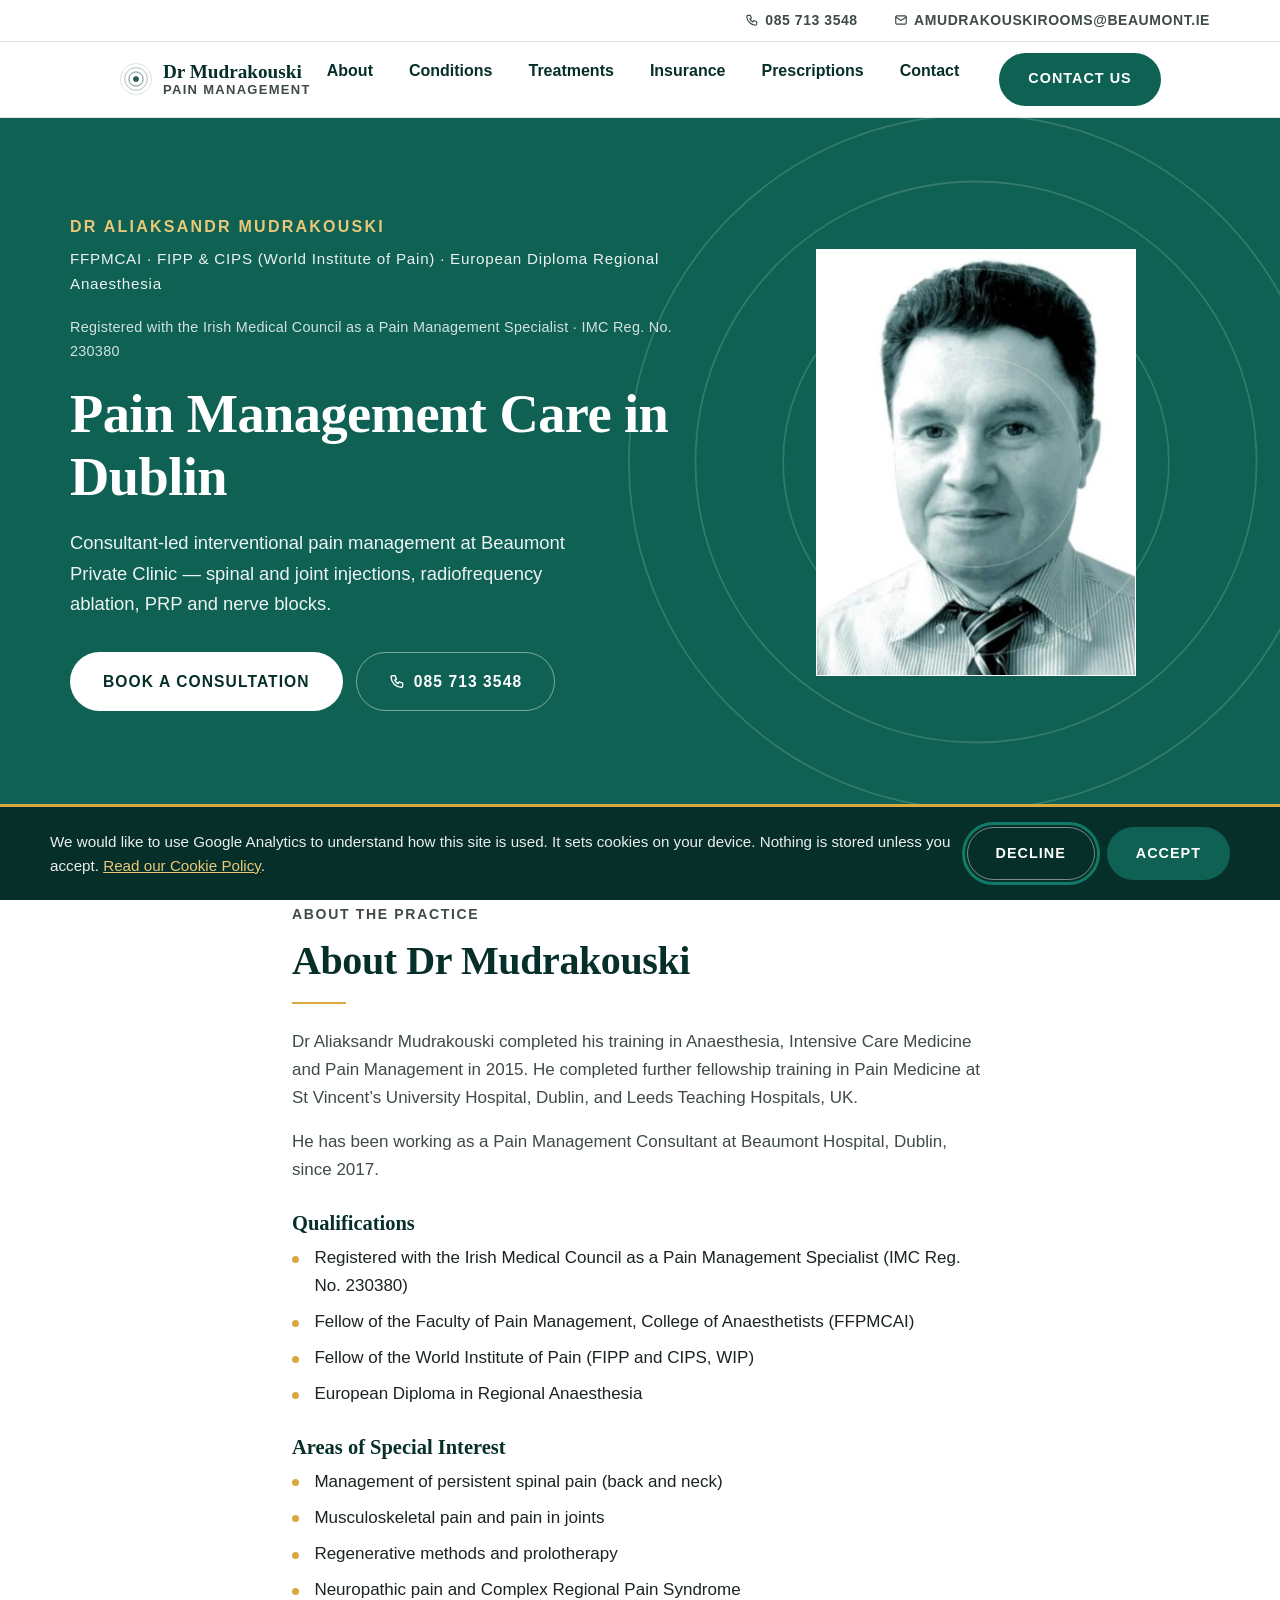
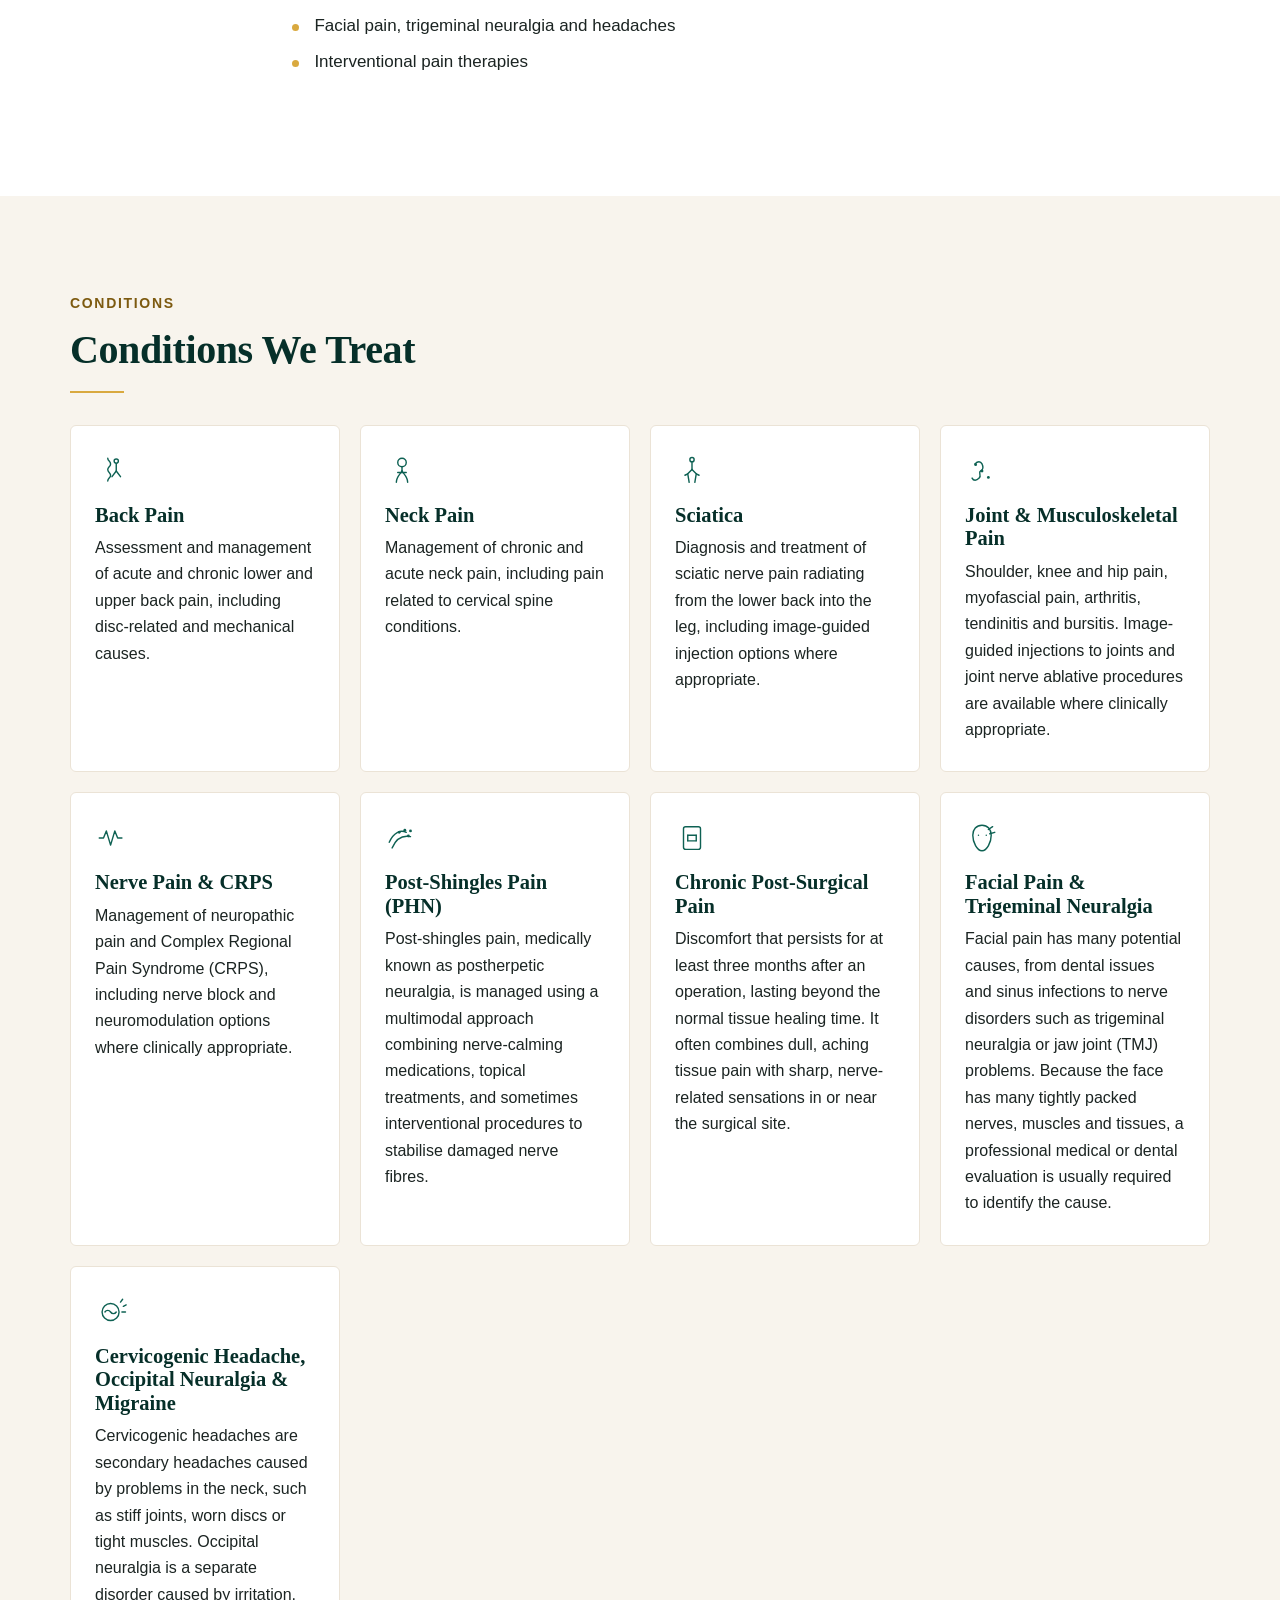
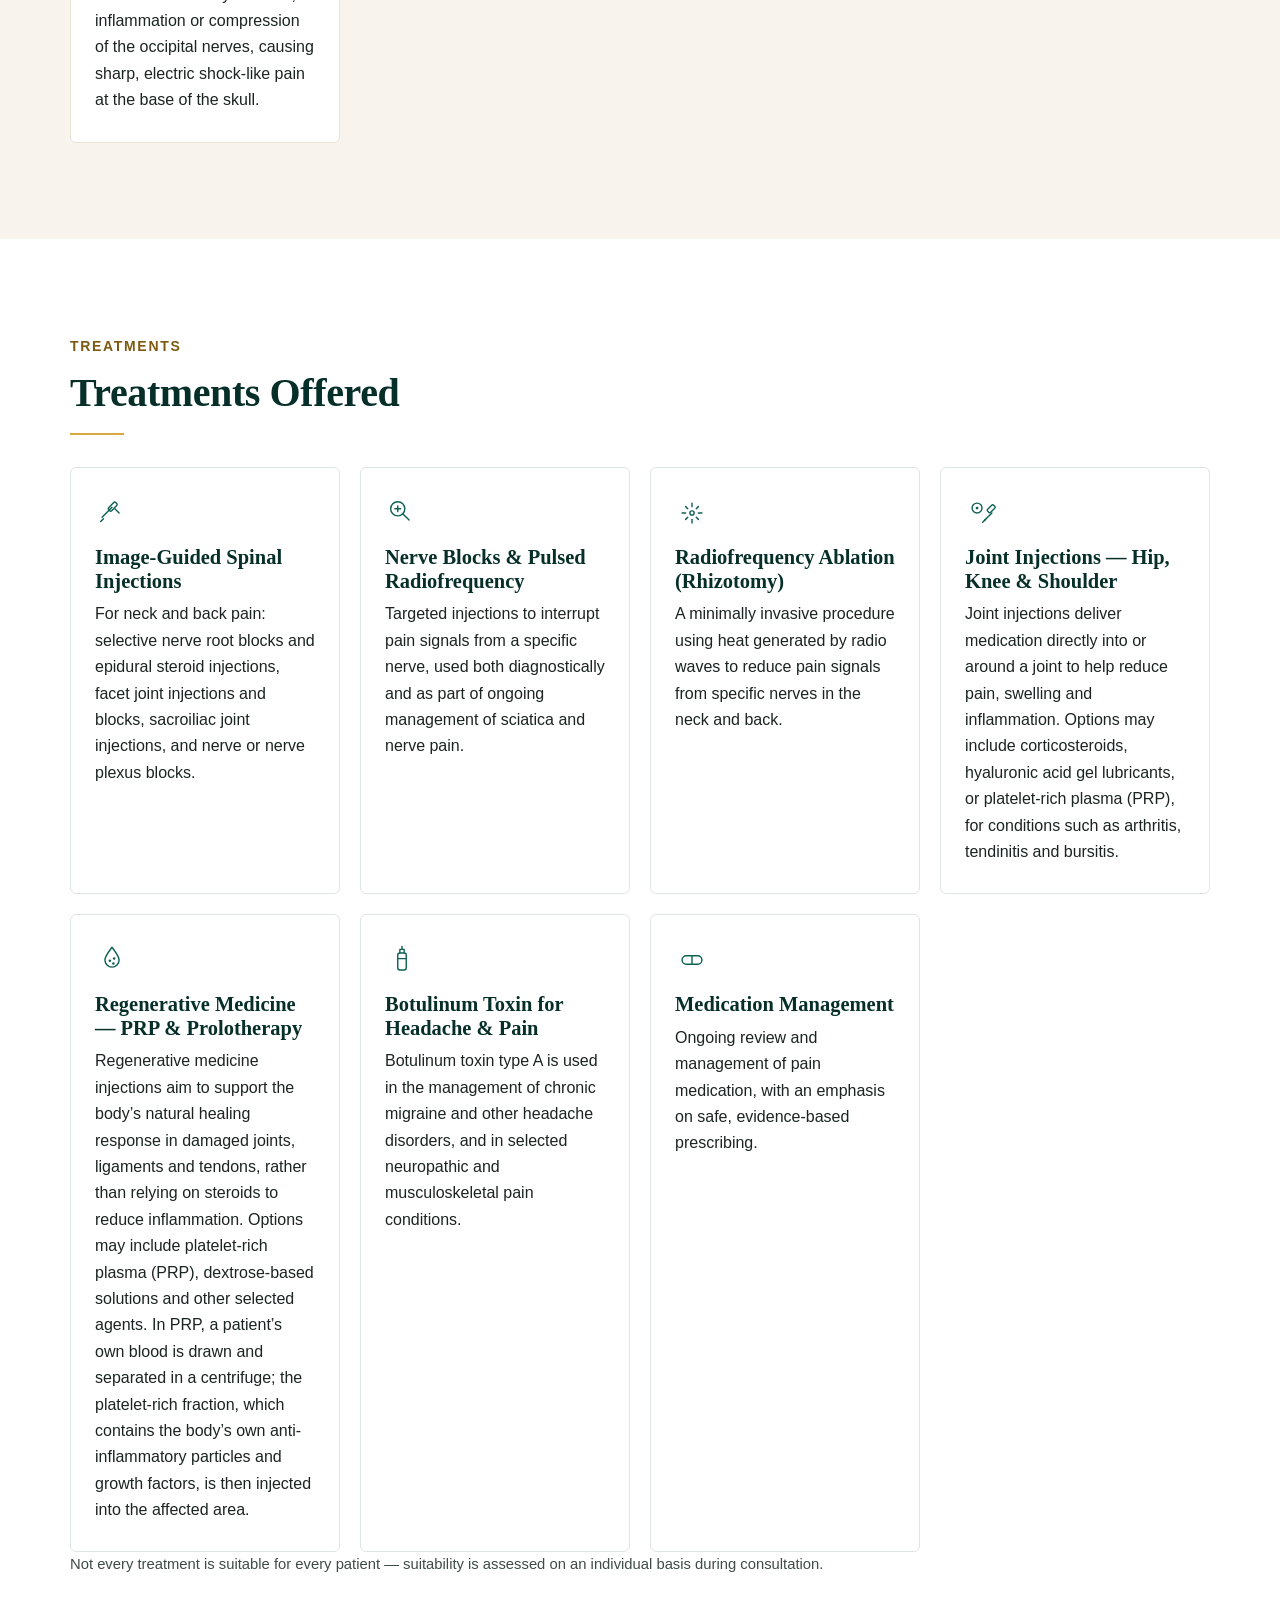
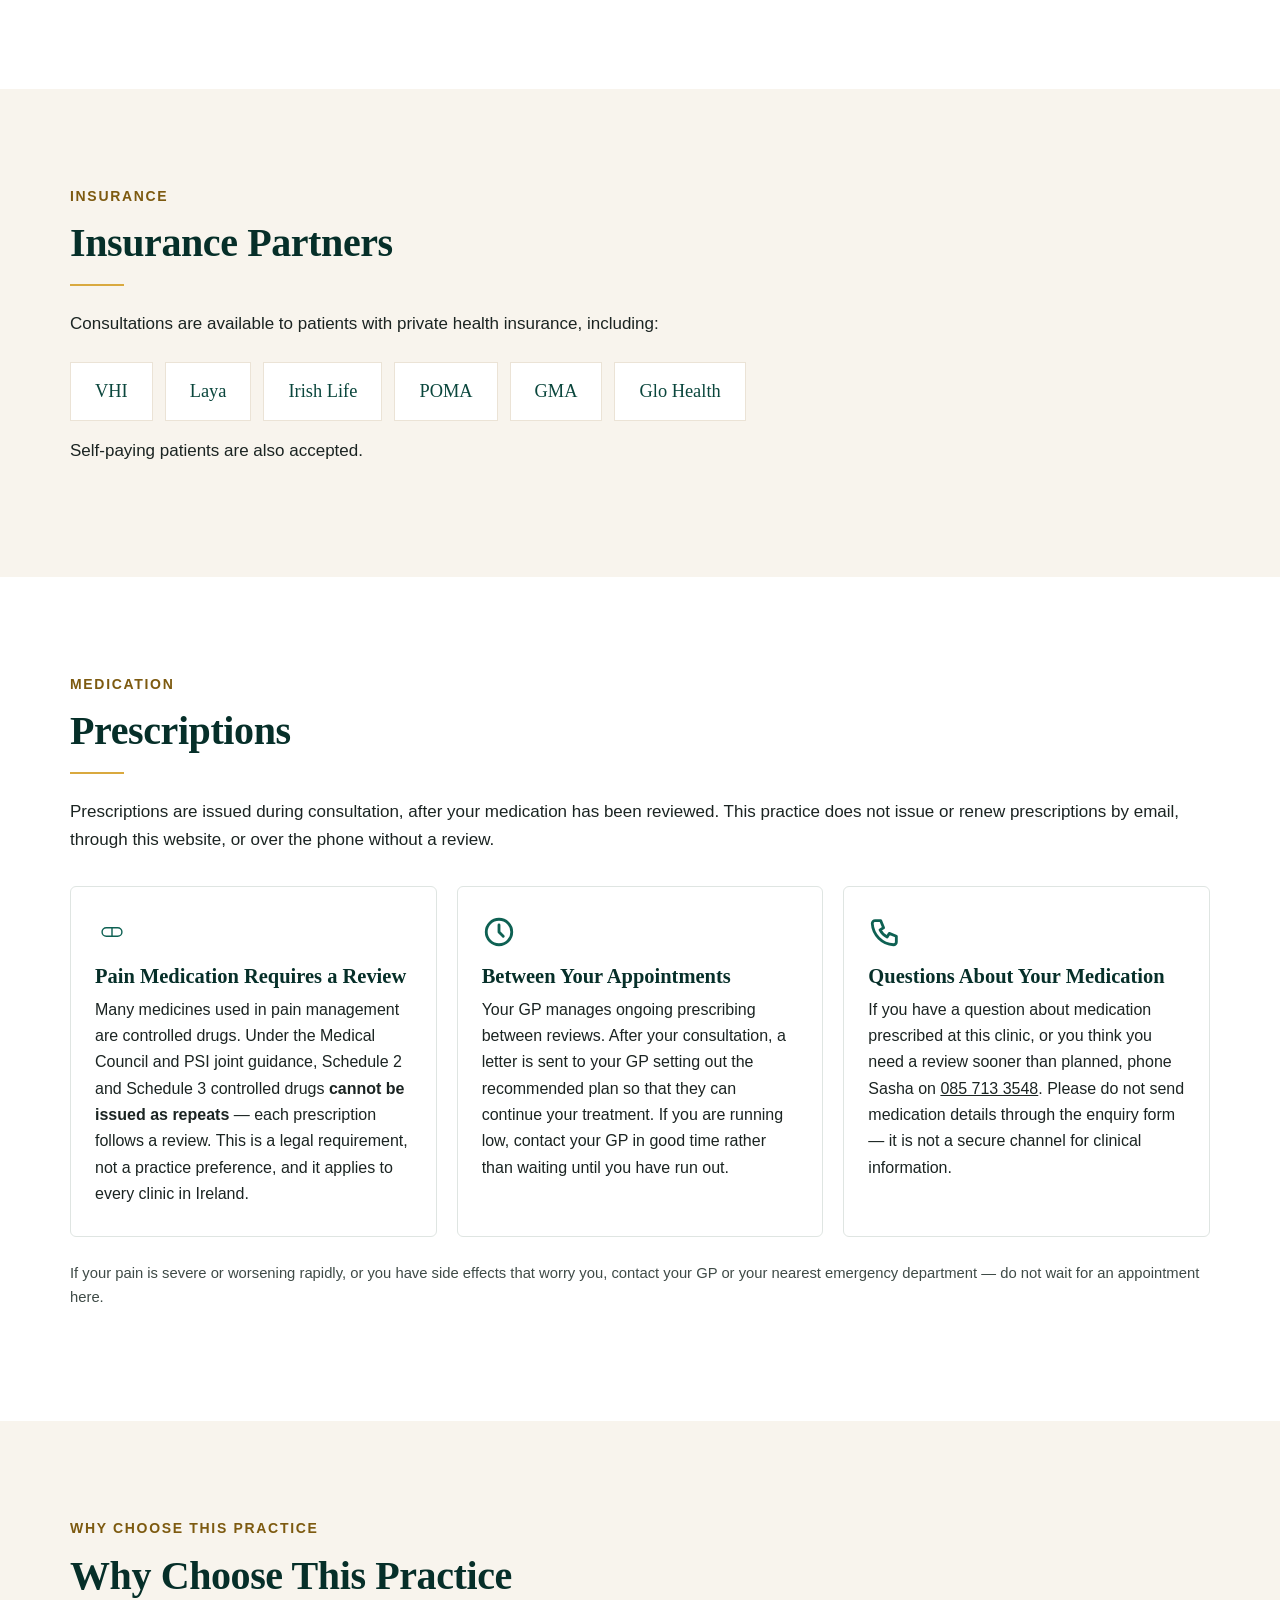
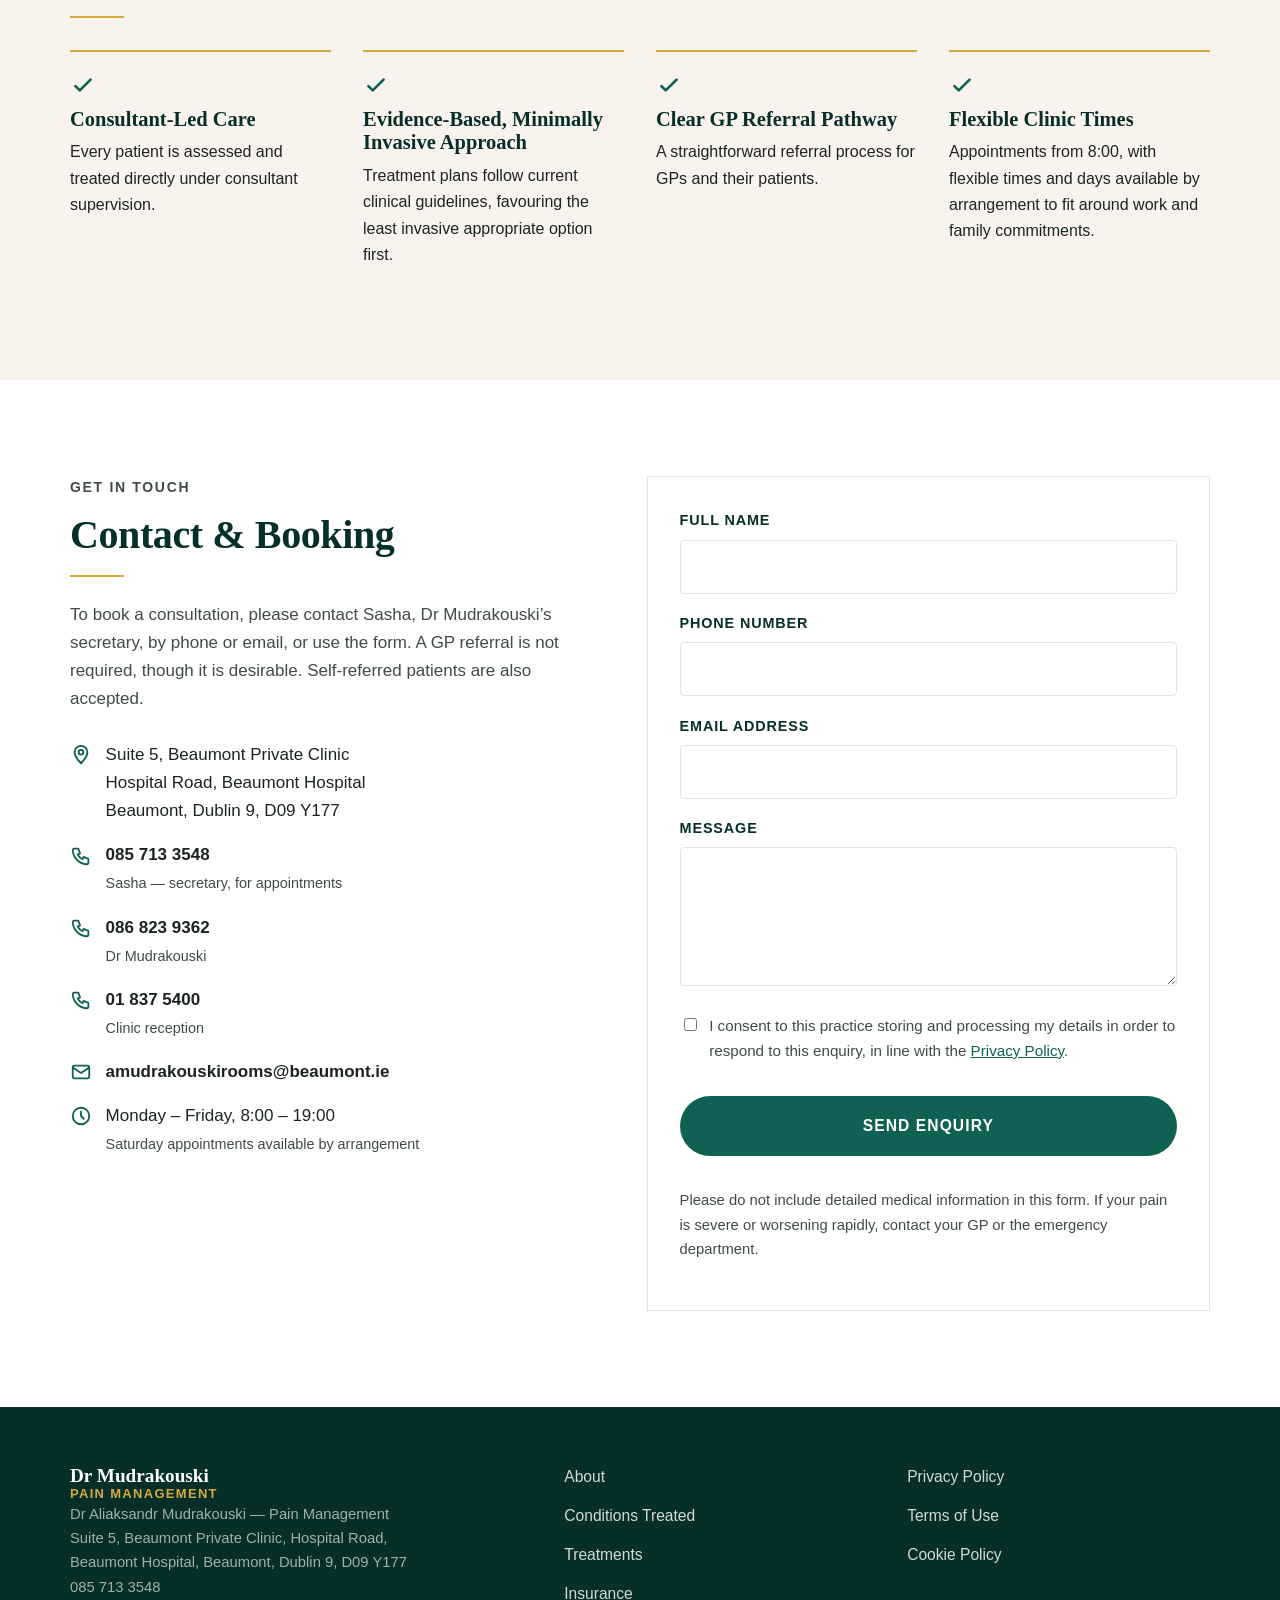
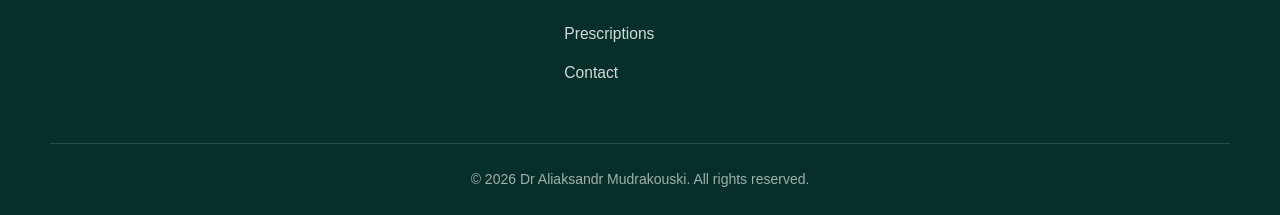
==== commit 998e0ee3: "Add a Prescriptions section explaining how medication is handled Researched how Irish practices hand" ====
--- a/dr-alex-landing-page/phase-3-design-build/index.html
+++ b/dr-alex-landing-page/phase-3-design-build/index.html
@@ -279,6 +279,7 @@
           <li><a href="#conditions">Conditions</a></li>
           <li><a href="#treatments">Treatments</a></li>
           <li><a href="#insurance">Insurance</a></li>
+          <li><a href="#prescriptions">Prescriptions</a></li>
           <li><a href="#contact">Contact</a></li>
         </ul>
         <a class="btn btn-primary nav-cta" href="#contact">Contact Us</a>
@@ -475,8 +476,54 @@
       </div>
     </section>
 
+    <!-- Prescriptions -->
+    <section class="section" id="prescriptions">
+      <div class="container">
+        <p class="eyebrow">Medication</p>
+        <h2>Prescriptions</h2>
+        <p class="section-intro">Prescriptions are issued during consultation, after your medication
+        has been reviewed. This practice does not issue or renew prescriptions by email, through
+        this website, or over the phone without a review.</p>
+
+        <div class="prescription-grid">
+          <article class="card">
+            <svg class="icon icon-lg" aria-hidden="true"><use href="#icon-medication"></use></svg>
+            <h3>Pain Medication Requires a Review</h3>
+            <p>Many medicines used in pain management are controlled drugs. Under the Medical
+            Council and PSI joint guidance, Schedule 2 and Schedule 3 controlled drugs
+            <strong>cannot be issued as repeats</strong> &mdash; each prescription follows a
+            review. This is a legal requirement, not a practice preference, and it applies to
+            every clinic in Ireland.</p>
+          </article>
+
+          <article class="card">
+            <svg class="icon icon-lg" aria-hidden="true"><use href="#icon-clock"></use></svg>
+            <h3>Between Your Appointments</h3>
+            <p>Your GP manages ongoing prescribing between reviews. After your consultation, a
+            letter is sent to your GP setting out the recommended plan so that they can continue
+            your treatment. If you are running low, contact your GP in good time rather than
+            waiting until you have run out.</p>
+          </article>
+
+          <article class="card">
+            <svg class="icon icon-lg" aria-hidden="true"><use href="#icon-phone"></use></svg>
+            <h3>Questions About Your Medication</h3>
+            <p>If you have a question about medication prescribed at this clinic, or you think you
+            need a review sooner than planned, phone Sasha on
+            <a href="tel:+353857133548">085&nbsp;713&nbsp;3548</a>. Please do not send medication
+            details through the enquiry form &mdash; it is not a secure channel for clinical
+            information.</p>
+          </article>
+        </div>
+
+        <p class="fine-print prescription-note">If your pain is severe or worsening rapidly, or you have side effects
+        that worry you, contact your GP or your nearest emergency department &mdash; do not wait
+        for an appointment here.</p>
+      </div>
+    </section>
+
     <!-- Why Choose Us -->
-    <section class="section" id="why-choose-us">
+    <section class="section section-alt" id="why-choose-us">
       <div class="container">
         <p class="eyebrow">Why Choose This Practice</p>
         <h2>Why Choose This Practice</h2>
@@ -506,7 +553,7 @@
     </section>
 
     <!-- Contact / Booking -->
-    <section class="section section-alt" id="contact">
+    <section class="section" id="contact">
       <div class="container contact-grid">
         <div class="contact-details">
           <p class="eyebrow">Get in Touch</p>
@@ -612,6 +659,7 @@
           <li><a href="#conditions">Conditions Treated</a></li>
           <li><a href="#treatments">Treatments</a></li>
           <li><a href="#insurance">Insurance</a></li>
+          <li><a href="#prescriptions">Prescriptions</a></li>
           <li><a href="#contact">Contact</a></li>
         </ul>
       </nav>
--- a/dr-alex-landing-page/phase-3-design-build/css/styles.css
+++ b/dr-alex-landing-page/phase-3-design-build/css/styles.css
@@ -388,6 +388,10 @@
 
 /* ---------- Card grid ---------- */
 .card-grid { display: grid; grid-template-columns: 1fr; gap: 1.25rem; margin-top: 2rem; }
+/* Three cards, so it goes to 3 columns rather than reusing .card-grid's 4 —
+   a 3-in-4 row leaves a conspicuous empty cell on wide screens. */
+.prescription-grid { display: grid; grid-template-columns: 1fr; gap: 1.25rem; margin-top: 2rem; }
+.prescription-note { margin-top: 1.5rem; }
 .card {
   background: var(--color-surface);
   border: 1px solid var(--color-border);
@@ -528,6 +532,7 @@
   .about-grid { grid-template-columns: 1fr; max-width: 46rem; }
 
   .card-grid { grid-template-columns: repeat(2, 1fr); }
+  .prescription-grid { grid-template-columns: repeat(2, 1fr); }
   .trust-grid { grid-template-columns: repeat(2, 1fr); }
   .contact-grid { grid-template-columns: 1fr 1.05fr; align-items: start; }
   .footer-inner { grid-template-columns: 1.5fr 1fr 1fr; }
@@ -553,6 +558,7 @@
   .nav-cta { margin-top: 0; width: auto; }
 
   .card-grid { grid-template-columns: repeat(4, 1fr); }
+  .prescription-grid { grid-template-columns: repeat(3, 1fr); }
   .trust-grid { grid-template-columns: repeat(4, 1fr); }
 
   .hero { padding: 6rem 0; }
